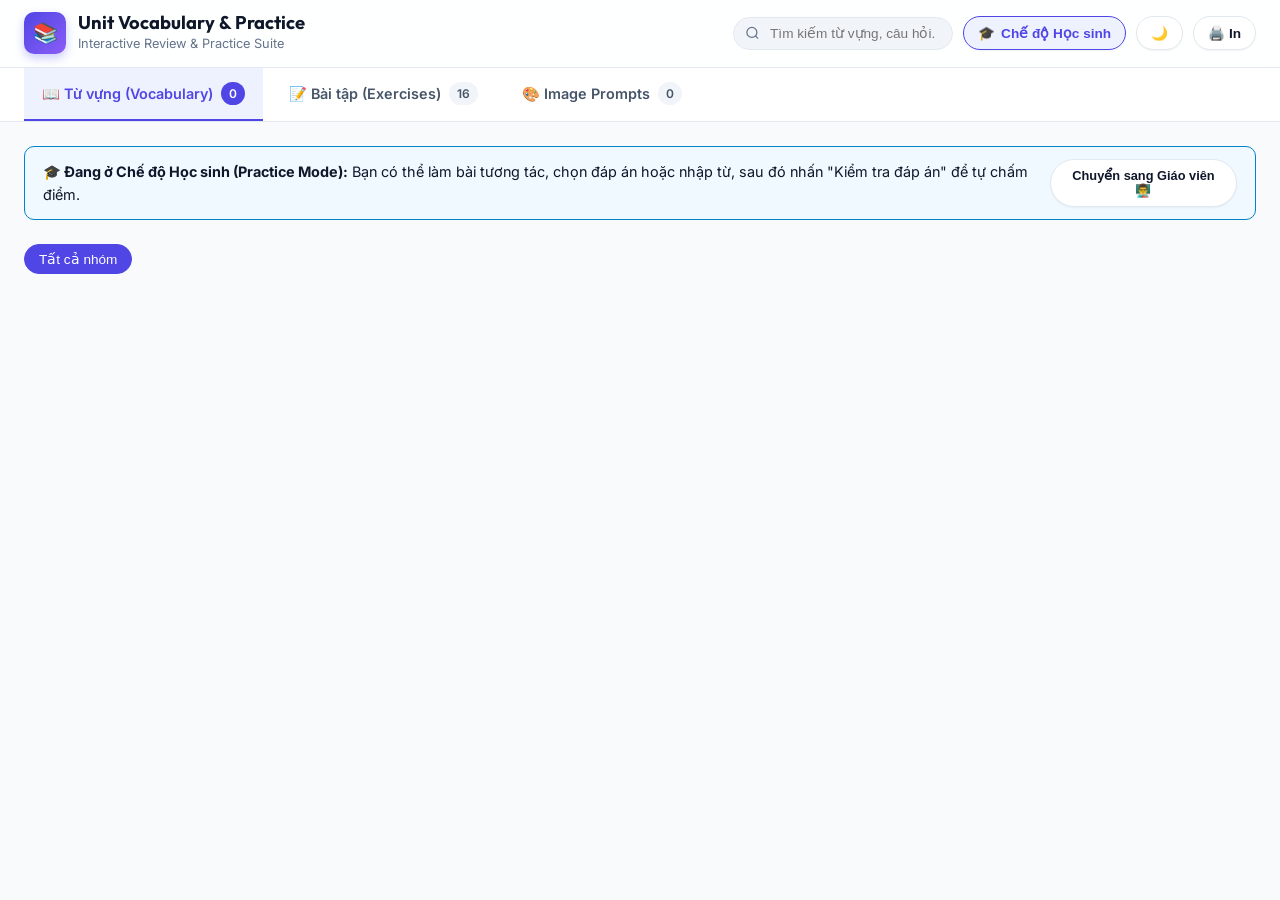
==== data/gs6/unit-7/vocab/preview.html @ 8a215a0c "feat: add vocab preview skill, generation scripts, and unit 7 preview assets" ====
﻿<!DOCTYPE html>
<html lang="vi">
<head>
  <meta charset="UTF-8">
  <meta name="viewport" content="width=device-width, initial-scale=1.0">
  <title>Unit Vocab & Exercises Preview</title>
  <link rel="preconnect" href="https://fonts.googleapis.com">
  <link rel="preconnect" href="https://fonts.gstatic.com" crossorigin>
  <link href="https://fonts.googleapis.com/css2?family=Inter:wght@300;400;500;600;700;800&family=Outfit:wght@400;500;600;700;800&display=swap" rel="stylesheet">
  <style>
    :root {
      --bg-primary: #f8fafc;
      --bg-surface: #ffffff;
      --bg-surface-elevated: #ffffff;
      --bg-subtle: #f1f5f9;
      --border: #e2e8f0;
      --border-focus: #6366f1;
      --text-main: #0f172a;
      --text-secondary: #475569;
      --text-muted: #64748b;
      --text-inverse: #ffffff;
      --primary: #4f46e5;
      --primary-hover: #4338ca;
      --primary-light: #eef2ff;
      --success: #10b981;
      --success-light: #ecfdf5;
      --danger: #ef4444;
      --danger-light: #fef2f2;
      --warning: #f59e0b;
      --warning-light: #fffbeb;
      --info: #0284c7;
      --info-light: #f0f9ff;
      --shadow-sm: 0 1px 2px 0 rgb(0 0 0 / 0.05);
      --shadow: 0 4px 6px -1px rgb(0 0 0 / 0.08), 0 2px 4px -2px rgb(0 0 0 / 0.05);
      --shadow-lg: 0 10px 15px -3px rgb(0 0 0 / 0.1), 0 4px 6px -4px rgb(0 0 0 / 0.1);
      --radius-sm: 6px;
      --radius-md: 10px;
      --radius-lg: 16px;
      --radius-full: 9999px;
      --font-main: 'Inter', -apple-system, BlinkMacSystemFont, "Segoe UI", Roboto, sans-serif;
      --font-heading: 'Outfit', 'Inter', sans-serif;
    }

    [data-theme="dark"] {
      --bg-primary: #0b0f19;
      --bg-surface: #131b2e;
      --bg-surface-elevated: #1a243b;
      --bg-subtle: #1e293b;
      --border: #2e3c59;
      --border-focus: #818cf8;
      --text-main: #f8fafc;
      --text-secondary: #cbd5e1;
      --text-muted: #8493a8;
      --text-inverse: #0b0f19;
      --primary: #6366f1;
      --primary-hover: #4f46e5;
      --primary-light: rgba(99, 102, 241, 0.15);
      --success: #10b981;
      --success-light: rgba(16, 185, 129, 0.15);
      --danger: #f87171;
      --danger-light: rgba(239, 68, 68, 0.15);
      --warning: #fbbf24;
      --warning-light: rgba(245, 158, 11, 0.15);
      --info: #38bdf8;
      --info-light: rgba(56, 189, 248, 0.15);
      --shadow-sm: 0 1px 2px 0 rgb(0 0 0 / 0.3);
      --shadow: 0 4px 6px -1px rgb(0 0 0 / 0.3);
      --shadow-lg: 0 10px 20px -3px rgb(0 0 0 / 0.4);
    }

    * {
      box-sizing: border-box;
      margin: 0;
      padding: 0;
      transition: background-color 0.2s ease, border-color 0.2s ease, color 0.2s ease;
    }

    body {
      font-family: var(--font-main);
      background-color: var(--bg-primary);
      color: var(--text-main);
      line-height: 1.6;
      -webkit-font-smoothing: antialiased;
      padding-bottom: 80px;
    }

    /* Top Sticky Header */
    header.app-header {
      position: sticky;
      top: 0;
      z-index: 100;
      background: rgba(255, 255, 255, 0.85);
      backdrop-filter: blur(12px);
      -webkit-backdrop-filter: blur(12px);
      border-bottom: 1px solid var(--border);
    }

    [data-theme="dark"] header.app-header {
      background: rgba(19, 27, 46, 0.85);
    }

    .header-inner {
      max-width: 1400px;
      margin: 0 auto;
      padding: 12px 24px;
      display: flex;
      align-items: center;
      justify-content: space-between;
      gap: 16px;
      flex-wrap: wrap;
    }

    .brand-section {
      display: flex;
      align-items: center;
      gap: 12px;
    }

    .brand-logo {
      width: 42px;
      height: 42px;
      border-radius: var(--radius-md);
      background: linear-gradient(135deg, var(--primary), #8b5cf6);
      display: flex;
      align-items: center;
      justify-content: center;
      color: white;
      font-size: 20px;
      box-shadow: 0 4px 10px rgba(99, 102, 241, 0.35);
    }

    .brand-text h1 {
      font-family: var(--font-heading);
      font-size: 1.15rem;
      font-weight: 700;
      line-height: 1.2;
      color: var(--text-main);
    }

    .brand-text p {
      font-size: 0.8rem;
      color: var(--text-muted);
    }

    .header-actions {
      display: flex;
      align-items: center;
      gap: 10px;
      flex-wrap: wrap;
    }

    .search-box {
      position: relative;
    }

    .search-box input {
      background: var(--bg-subtle);
      border: 1px solid var(--border);
      border-radius: var(--radius-full);
      padding: 8px 16px 8px 36px;
      font-size: 0.85rem;
      color: var(--text-main);
      width: 220px;
      outline: none;
      transition: width 0.3s ease, border-color 0.2s;
    }

    .search-box input:focus {
      width: 280px;
      border-color: var(--primary);
      background: var(--bg-surface);
    }

    .search-box svg {
      position: absolute;
      left: 12px;
      top: 50%;
      transform: translateY(-50%);
      width: 15px;
      height: 15px;
      stroke: var(--text-muted);
    }

    .btn-action {
      display: inline-flex;
      align-items: center;
      gap: 6px;
      padding: 8px 14px;
      border-radius: var(--radius-full);
      border: 1px solid var(--border);
      background: var(--bg-surface);
      color: var(--text-main);
      font-size: 0.85rem;
      font-weight: 600;
      cursor: pointer;
      box-shadow: var(--shadow-sm);
    }

    .btn-action:hover {
      background: var(--bg-subtle);
      border-color: var(--text-muted);
    }

    .btn-mode-toggle {
      background: var(--primary-light);
      color: var(--primary);
      border-color: var(--primary);
    }

    .btn-mode-toggle.teacher-active {
      background: var(--warning-light);
      color: #b45309;
      border-color: var(--warning);
    }

    [data-theme="dark"] .btn-mode-toggle.teacher-active {
      color: #fde68a;
    }

    /* Navigation Bar (Tabs) */
    .nav-bar {
      background: var(--bg-surface);
      border-bottom: 1px solid var(--border);
    }

    .nav-inner {
      max-width: 1400px;
      margin: 0 auto;
      padding: 0 24px;
      display: flex;
      gap: 8px;
      overflow-x: auto;
      scrollbar-width: thin;
    }

    .nav-tab {
      display: inline-flex;
      align-items: center;
      gap: 8px;
      padding: 14px 18px;
      color: var(--text-secondary);
      font-weight: 600;
      font-size: 0.9rem;
      border-bottom: 2px solid transparent;
      cursor: pointer;
      white-space: nowrap;
      text-decoration: none;
    }

    .nav-tab:hover {
      color: var(--primary);
    }

    .nav-tab.active {
      color: var(--primary);
      border-bottom-color: var(--primary);
      background: var(--primary-light);
    }

    .nav-tab .badge {
      background: var(--bg-subtle);
      color: var(--text-secondary);
      padding: 2px 8px;
      border-radius: var(--radius-full);
      font-size: 0.75rem;
    }

    .nav-tab.active .badge {
      background: var(--primary);
      color: white;
    }

    /* Main Container */
    main.app-container {
      max-width: 1400px;
      margin: 24px auto;
      padding: 0 24px;
    }

    /* Mode Banner Alert */
    .mode-banner {
      background: var(--info-light);
      border: 1px solid var(--info);
      border-radius: var(--radius-md);
      padding: 12px 18px;
      margin-bottom: 24px;
      display: flex;
      align-items: center;
      justify-content: space-between;
      gap: 12px;
      font-size: 0.9rem;
    }

    .mode-banner.teacher-mode {
      background: var(--warning-light);
      border-color: var(--warning);
      color: var(--text-main);
    }

    /* Vocabulary Styles */
    .vocab-controls {
      display: flex;
      gap: 8px;
      margin-bottom: 20px;
      flex-wrap: wrap;
      align-items: center;
    }

    .filter-chip {
      padding: 6px 14px;
      border-radius: var(--radius-full);
      background: var(--bg-surface);
      border: 1px solid var(--border);
      font-size: 0.85rem;
      color: var(--text-secondary);
      cursor: pointer;
      font-weight: 500;
    }

    .filter-chip:hover {
      border-color: var(--primary);
      color: var(--primary);
    }

    .filter-chip.active {
      background: var(--primary);
      color: white;
      border-color: var(--primary);
    }

    .vocab-grid {
      display: grid;
      grid-template-columns: repeat(auto-fill, minmax(340px, 1fr));
      gap: 20px;
    }

    .vocab-card {
      background: var(--bg-surface);
      border: 1px solid var(--border);
      border-radius: var(--radius-lg);
      padding: 20px;
      box-shadow: var(--shadow);
      display: flex;
      flex-direction: column;
      gap: 14px;
      position: relative;
      overflow: hidden;
    }

    .vocab-card:hover {
      box-shadow: var(--shadow-lg);
      border-color: var(--border-focus);
      transform: translateY(-2px);
    }

    .vocab-card-header {
      display: flex;
      justify-content: space-between;
      align-items: flex-start;
      gap: 10px;
    }

    .vocab-word-title {
      font-family: var(--font-heading);
      font-size: 1.4rem;
      font-weight: 700;
      color: var(--text-main);
    }

    .vocab-badge {
      display: inline-block;
      padding: 2px 8px;
      border-radius: var(--radius-sm);
      font-size: 0.75rem;
      font-weight: 700;
      text-transform: uppercase;
      background: var(--primary-light);
      color: var(--primary);
    }

    .vocab-ipa {
      display: flex;
      flex-wrap: wrap;
      gap: 12px;
      font-size: 0.85rem;
      color: var(--text-secondary);
      font-family: monospace;
    }

    .vocab-ipa span {
      display: inline-flex;
      align-items: center;
      gap: 4px;
    }

    .vocab-meaning {
      font-size: 1rem;
      font-weight: 600;
      color: #0284c7;
      background: var(--info-light);
      padding: 8px 12px;
      border-radius: var(--radius-md);
      border-left: 3px solid #0284c7;
    }

    [data-theme="dark"] .vocab-meaning {
      color: #38bdf8;
    }

    .vocab-examples {
      font-size: 0.9rem;
      color: var(--text-secondary);
      background: var(--bg-subtle);
      padding: 10px 14px;
      border-radius: var(--radius-md);
      display: flex;
      flex-direction: column;
      gap: 6px;
    }

    .vocab-examples .en {
      color: var(--text-main);
      font-weight: 500;
    }

    .vocab-examples .en mark {
      background: #fef08a;
      color: #713f12;
      padding: 0 4px;
      border-radius: 3px;
    }

    [data-theme="dark"] .vocab-examples .en mark {
      background: #854d0e;
      color: #fef08a;
    }

    .vocab-examples .vi {
      font-size: 0.85rem;
      color: var(--text-muted);
      font-style: italic;
    }

    .vocab-media {
      display: flex;
      align-items: center;
      justify-content: space-between;
      gap: 12px;
      padding-top: 6px;
      border-top: 1px solid var(--border);
    }

    .audio-btns {
      display: flex;
      gap: 8px;
    }

    .btn-audio {
      display: inline-flex;
      align-items: center;
      gap: 6px;
      padding: 6px 12px;
      background: var(--bg-subtle);
      border: 1px solid var(--border);
      border-radius: var(--radius-full);
      font-size: 0.8rem;
      font-weight: 600;
      color: var(--text-secondary);
      cursor: pointer;
    }

    .btn-audio:hover {
      background: var(--primary-light);
      color: var(--primary);
      border-color: var(--primary);
    }

    .btn-audio.playing {
      background: var(--primary);
      color: white;
      border-color: var(--primary);
    }

    .vocab-thumb-wrap {
      width: 70px;
      height: 70px;
      border-radius: var(--radius-md);
      overflow: hidden;
      border: 1px solid var(--border);
      flex-shrink: 0;
      background: var(--bg-subtle);
      cursor: pointer;
    }

    .vocab-thumb-wrap img {
      width: 100%;
      height: 100%;
      object-fit: cover;
      transition: transform 0.3s ease;
    }

    .vocab-thumb-wrap:hover img {
      transform: scale(1.08);
    }

    /* Exercises Layout */
    .exercises-wrapper {
      display: grid;
      grid-template-columns: 280px 1fr;
      gap: 24px;
      align-items: start;
    }

    @media (max-width: 960px) {
      .exercises-wrapper {
        grid-template-columns: 1fr;
      }
    }

    .ex-sidebar {
      background: var(--bg-surface);
      border: 1px solid var(--border);
      border-radius: var(--radius-lg);
      padding: 16px;
      position: sticky;
      top: 90px;
      max-height: calc(100vh - 120px);
      overflow-y: auto;
    }

    .ex-sidebar-title {
      font-size: 0.85rem;
      font-weight: 700;
      text-transform: uppercase;
      color: var(--text-muted);
      margin-bottom: 12px;
      letter-spacing: 0.5px;
    }

    .ex-list {
      display: flex;
      flex-direction: column;
      gap: 4px;
    }

    .ex-nav-item {
      display: flex;
      align-items: center;
      justify-content: space-between;
      padding: 9px 12px;
      border-radius: var(--radius-md);
      font-size: 0.85rem;
      font-weight: 600;
      color: var(--text-secondary);
      cursor: pointer;
      text-decoration: none;
      border: 1px solid transparent;
    }

    .ex-nav-item:hover {
      background: var(--bg-subtle);
      color: var(--text-main);
    }

    .ex-nav-item.active {
      background: var(--primary-light);
      color: var(--primary);
      border-color: var(--primary);
    }

    .ex-nav-item .ex-num {
      width: 22px;
      height: 22px;
      border-radius: var(--radius-sm);
      background: var(--bg-subtle);
      display: inline-flex;
      align-items: center;
      justify-content: center;
      font-size: 0.75rem;
      font-weight: 700;
      margin-right: 8px;
    }

    .ex-nav-item.active .ex-num {
      background: var(--primary);
      color: white;
    }

    .ex-nav-item .ex-score {
      font-size: 0.75rem;
      color: var(--text-muted);
    }

    /* Exercise Content Area */
    .ex-content-card {
      background: var(--bg-surface);
      border: 1px solid var(--border);
      border-radius: var(--radius-lg);
      padding: 28px;
      box-shadow: var(--shadow);
    }

    .ex-header {
      display: flex;
      justify-content: space-between;
      align-items: flex-start;
      gap: 16px;
      margin-bottom: 24px;
      padding-bottom: 20px;
      border-bottom: 1px solid var(--border);
      flex-wrap: wrap;
    }

    .ex-title-wrap h2 {
      font-family: var(--font-heading);
      font-size: 1.4rem;
      font-weight: 700;
      color: var(--text-main);
      margin-bottom: 6px;
    }

    .ex-title-wrap p {
      font-size: 0.95rem;
      color: var(--text-secondary);
    }

    .ex-toolbar {
      display: flex;
      align-items: center;
      gap: 10px;
      flex-wrap: wrap;
    }

    .btn-check {
      background: var(--primary);
      color: white;
      border: none;
      padding: 9px 18px;
      border-radius: var(--radius-full);
      font-weight: 600;
      font-size: 0.85rem;
      cursor: pointer;
      box-shadow: 0 2px 6px rgba(99, 102, 241, 0.3);
    }

    .btn-check:hover {
      background: var(--primary-hover);
    }

    .btn-reset {
      background: var(--bg-subtle);
      color: var(--text-secondary);
      border: 1px solid var(--border);
      padding: 9px 16px;
      border-radius: var(--radius-full);
      font-weight: 600;
      font-size: 0.85rem;
      cursor: pointer;
    }

    .btn-reset:hover {
      background: var(--border);
      color: var(--text-main);
    }

    .score-badge {
      display: inline-flex;
      align-items: center;
      gap: 6px;
      padding: 6px 12px;
      border-radius: var(--radius-full);
      background: var(--bg-subtle);
      font-weight: 700;
      font-size: 0.85rem;
      color: var(--text-main);
    }

    .score-badge.good {
      background: var(--success-light);
      color: var(--success);
    }

    /* Question Cards */
    .question-list {
      display: flex;
      flex-direction: column;
      gap: 20px;
    }

    .question-card {
      background: var(--bg-subtle);
      border: 1px solid var(--border);
      border-radius: var(--radius-md);
      padding: 18px 20px;
      position: relative;
    }

    .question-card.correct {
      border-color: var(--success);
      background: var(--success-light);
    }

    .question-card.incorrect {
      border-color: var(--danger);
      background: var(--danger-light);
    }

    .q-number {
      font-weight: 700;
      color: var(--primary);
      margin-right: 6px;
    }

    .q-text {
      font-size: 1rem;
      color: var(--text-main);
      font-weight: 500;
      margin-bottom: 12px;
    }

    .target-highlight {
      font-weight: 700;
      color: #d97706;
      text-decoration: underline;
      padding: 0 4px;
      background: #fef3c7;
      border-radius: 3px;
    }

    [data-theme="dark"] .target-highlight {
      background: #78350f;
      color: #fde68a;
    }

    /* MCQ Options */
    .mcq-options {
      display: grid;
      grid-template-columns: repeat(auto-fit, minmax(240px, 1fr));
      gap: 10px;
      margin-top: 10px;
    }

    .mcq-option {
      background: var(--bg-surface);
      border: 1px solid var(--border);
      border-radius: var(--radius-md);
      padding: 10px 14px;
      font-size: 0.9rem;
      cursor: pointer;
      display: flex;
      align-items: center;
      gap: 10px;
      text-align: left;
      color: var(--text-main);
      font-weight: 500;
    }

    .mcq-option:hover {
      border-color: var(--primary);
      background: var(--primary-light);
    }

    .mcq-option.selected {
      border-color: var(--primary);
      background: var(--primary-light);
      font-weight: 600;
    }

    .mcq-option.is-correct {
      border-color: var(--success) !important;
      background: #dcfce7 !important;
      color: #166534 !important;
      font-weight: 700;
    }

    [data-theme="dark"] .mcq-option.is-correct {
      background: #064e3b !important;
      color: #a7f3d0 !important;
    }

    .mcq-option.is-wrong {
      border-color: var(--danger) !important;
      background: #fee2e2 !important;
      color: #991b1b !important;
    }

    [data-theme="dark"] .mcq-option.is-wrong {
      background: #7f1d1d !important;
      color: #fecaca !important;
    }

    .opt-key {
      width: 24px;
      height: 24px;
      border-radius: var(--radius-full);
      background: var(--bg-subtle);
      border: 1px solid var(--border);
      display: inline-flex;
      align-items: center;
      justify-content: center;
      font-size: 0.75rem;
      font-weight: 700;
      flex-shrink: 0;
    }

    .mcq-option.selected .opt-key {
      background: var(--primary);
      color: white;
      border-color: var(--primary);
    }

    /* Word Box for Fill in blanks */
    .word-box-container {
      background: var(--bg-surface);
      border: 1px dashed var(--primary);
      border-radius: var(--radius-md);
      padding: 14px 18px;
      margin-bottom: 20px;
    }

    .word-box-title {
      font-size: 0.8rem;
      font-weight: 700;
      color: var(--primary);
      text-transform: uppercase;
      margin-bottom: 8px;
    }

    .word-box-chips {
      display: flex;
      flex-wrap: wrap;
      gap: 8px;
    }

    .wb-chip {
      background: var(--bg-subtle);
      border: 1px solid var(--border);
      padding: 5px 12px;
      border-radius: var(--radius-full);
      font-size: 0.85rem;
      font-weight: 600;
      cursor: pointer;
      color: var(--text-main);
    }

    .wb-chip:hover {
      background: var(--primary-light);
      border-color: var(--primary);
      color: var(--primary);
    }

    .wb-chip.used {
      opacity: 0.45;
      text-decoration: line-through;
      background: var(--bg-subtle);
    }

    /* Inputs */
    .text-input-field {
      background: var(--bg-surface);
      border: 1px solid var(--border);
      border-radius: var(--radius-sm);
      padding: 8px 12px;
      font-size: 0.95rem;
      color: var(--text-main);
      outline: none;
      width: 100%;
      max-width: 400px;
    }

    .text-input-field:focus {
      border-color: var(--primary);
      box-shadow: 0 0 0 3px var(--primary-light);
    }

    .answer-key-reveal {
      margin-top: 8px;
      font-size: 0.85rem;
      color: var(--success);
      font-weight: 600;
      display: flex;
      align-items: center;
      gap: 6px;
    }

    /* Conversation dialogue */
    .dialogue-box {
      background: var(--bg-surface);
      border: 1px solid var(--border);
      border-radius: var(--radius-md);
      padding: 12px 16px;
      margin-bottom: 12px;
      display: flex;
      flex-direction: column;
      gap: 6px;
    }

    .dialogue-line {
      font-size: 0.95rem;
    }

    .dialogue-speaker {
      font-weight: 700;
      color: var(--primary);
      margin-right: 6px;
    }

    /* Dictionary Card */
    .dict-card {
      background: var(--bg-surface);
      border: 1px solid var(--border);
      border-radius: var(--radius-lg);
      padding: 20px;
      margin-bottom: 20px;
    }

    .dict-word-head {
      display: flex;
      align-items: center;
      gap: 12px;
      margin-bottom: 10px;
      flex-wrap: wrap;
    }

    .dict-word {
      font-family: var(--font-heading);
      font-size: 1.5rem;
      font-weight: 800;
      color: var(--primary);
    }

    .dict-def {
      font-size: 0.95rem;
      color: var(--text-secondary);
      background: var(--bg-subtle);
      padding: 10px 14px;
      border-radius: var(--radius-md);
      margin-bottom: 14px;
    }

    .dict-bullets {
      list-style: none;
      margin-bottom: 16px;
      display: flex;
      flex-direction: column;
      gap: 6px;
    }

    .dict-bullets li {
      position: relative;
      padding-left: 20px;
      font-size: 0.9rem;
      color: var(--text-secondary);
    }

    .dict-bullets li::before {
      content: "•";
      position: absolute;
      left: 6px;
      color: var(--primary);
      font-weight: bold;
    }

    /* Signs and notices */
    .sign-visual-wrap {
      display: flex;
      gap: 16px;
      align-items: center;
      margin-bottom: 14px;
      flex-wrap: wrap;
    }

    .sign-card-box {
      width: 140px;
      height: 140px;
      border-radius: var(--radius-md);
      border: 2px solid var(--border);
      background: var(--bg-surface);
      display: flex;
      flex-direction: column;
      align-items: center;
      justify-content: center;
      padding: 10px;
      text-align: center;
      box-shadow: var(--shadow-sm);
    }

    .sign-card-box img {
      max-width: 100%;
      max-height: 100%;
      object-fit: contain;
    }

    .sign-desc-box {
      flex: 1;
      font-size: 0.85rem;
      color: var(--text-secondary);
      background: var(--bg-subtle);
      padding: 12px 16px;
      border-radius: var(--radius-md);
      border-left: 3px solid var(--warning);
    }

    /* Word Families Table */
    .wf-table {
      width: 100%;
      border-collapse: collapse;
      margin-top: 14px;
      background: var(--bg-surface);
      border-radius: var(--radius-md);
      overflow: hidden;
    }

    .wf-table th, .wf-table td {
      border: 1px solid var(--border);
      padding: 10px 14px;
      text-align: left;
      font-size: 0.9rem;
    }

    .wf-table th {
      background: var(--bg-subtle);
      font-weight: 700;
      color: var(--text-secondary);
    }

    /* Paragraph fill inline blanks */
    .paragraph-read-box {
      background: var(--bg-surface);
      border: 1px solid var(--border);
      border-radius: var(--radius-md);
      padding: 20px 24px;
      line-height: 2.2;
      font-size: 1.05rem;
      color: var(--text-main);
      margin-bottom: 20px;
    }

    .inline-blank-input {
      display: inline-block;
      vertical-align: middle;
      width: 140px;
      padding: 4px 8px;
      font-size: 0.95rem;
      border: 1px solid var(--border);
      border-radius: var(--radius-sm);
      background: var(--bg-subtle);
      color: var(--text-main);
      text-align: center;
      font-weight: 600;
    }

    .inline-blank-input:focus {
      border-color: var(--primary);
      background: var(--bg-surface);
    }

    .inline-blank-input.correct {
      border-color: var(--success);
      background: #dcfce7;
      color: #166534;
    }

    .inline-blank-input.incorrect {
      border-color: var(--danger);
      background: #fee2e2;
      color: #991b1b;
    }

    /* Image Prompts Tab */
    .prompts-grid {
      display: grid;
      grid-template-columns: repeat(auto-fill, minmax(360px, 1fr));
      gap: 20px;
    }

    .prompt-card {
      background: var(--bg-surface);
      border: 1px solid var(--border);
      border-radius: var(--radius-lg);
      padding: 20px;
      box-shadow: var(--shadow);
    }

    .prompt-word {
      font-family: var(--font-heading);
      font-size: 1.25rem;
      font-weight: 700;
      color: var(--primary);
      margin-bottom: 8px;
    }

    .prompt-body {
      font-size: 0.88rem;
      color: var(--text-secondary);
      line-height: 1.5;
      background: var(--bg-subtle);
      padding: 12px;
      border-radius: var(--radius-md);
      font-family: monospace;
      margin-bottom: 12px;
    }

    /* Lightbox Modal */
    .lightbox-modal {
      position: fixed;
      top: 0;
      left: 0;
      width: 100vw;
      height: 100vh;
      background: rgba(0, 0, 0, 0.8);
      backdrop-filter: blur(8px);
      display: none;
      align-items: center;
      justify-content: center;
      z-index: 1000;
      padding: 20px;
    }

    .lightbox-modal.open {
      display: flex;
    }

    .lightbox-content {
      background: var(--bg-surface);
      border-radius: var(--radius-lg);
      max-width: 800px;
      max-height: 90vh;
      overflow: hidden;
      display: flex;
      flex-direction: column;
      box-shadow: var(--shadow-lg);
      position: relative;
    }

    .lightbox-content img {
      max-width: 100%;
      max-height: 70vh;
      object-fit: contain;
    }

    .lightbox-caption {
      padding: 16px 20px;
      font-size: 0.95rem;
      color: var(--text-main);
      font-weight: 600;
    }

    .lightbox-close {
      position: absolute;
      top: 12px;
      right: 12px;
      background: rgba(0, 0, 0, 0.6);
      color: white;
      border: none;
      width: 32px;
      height: 32px;
      border-radius: var(--radius-full);
      font-size: 16px;
      cursor: pointer;
      display: flex;
      align-items: center;
      justify-content: center;
    }

    /* Print Stylesheet */
    @media print {
      header.app-header, .nav-bar, .ex-sidebar, .ex-toolbar, .mode-banner, .btn-action, .search-box, .filter-chip {
        display: none !important;
      }
      body {
        background: white !important;
        color: black !important;
        padding: 0 !important;
      }
      .exercises-wrapper {
        display: block !important;
      }
      .ex-content-card {
        border: none !important;
        box-shadow: none !important;
        padding: 0 !important;
      }
      .question-card {
        page-break-inside: avoid;
        border: 1px solid #ccc !important;
        background: transparent !important;
        margin-bottom: 16px;
      }
    }
  </style>
</head>
<body>
  <!-- Lightbox Modal -->
  <div id="lightbox" class="lightbox-modal" onclick="closeLightbox(event)">
    <div class="lightbox-content" onclick="event.stopPropagation()">
      <button class="lightbox-close" onclick="closeLightbox()">&times;</button>
      <img id="lightbox-img" src="" alt="">
      <div id="lightbox-caption" class="lightbox-caption"></div>
    </div>
  </div>

  <!-- Header -->
  <header class="app-header">
    <div class="header-inner">
      <div class="brand-section">
        <div class="brand-logo">📚</div>
        <div class="brand-text">
          <h1 id="header-unit-title">Unit Vocabulary & Practice</h1>
          <p id="header-unit-sub">Interactive Review & Practice Suite</p>
        </div>
      </div>
      <div class="header-actions">
        <div class="search-box">
          <svg viewBox="0 0 24 24" fill="none" stroke="currentColor" stroke-width="2"><circle cx="11" cy="11" r="8"></circle><line x1="21" y1="21" x2="16.65" y2="16.65"></line></svg>
          <input type="text" id="global-search" placeholder="Tìm kiếm từ vựng, câu hỏi..." oninput="onSearchInput(this.value)">
        </div>
        <button id="mode-toggle-btn" class="btn-action btn-mode-toggle" onclick="toggleMode()">
          <span id="mode-icon">🎓</span>
          <span id="mode-label">Chế độ Học sinh</span>
        </button>
        <button class="btn-action" onclick="toggleTheme()">
          <span id="theme-icon">🌙</span>
        </button>
        <button class="btn-action" onclick="window.print()" title="In / Xuất PDF">
          <span>🖨️ In</span>
        </button>
      </div>
    </div>
  </header>

  <!-- Nav Tabs -->
  <nav class="nav-bar">
    <div class="nav-inner">
      <a class="nav-tab active" id="tab-btn-vocab" onclick="switchMainTab('vocab')">
        <span>📖 Từ vựng (Vocabulary)</span>
        <span class="badge" id="vocab-total-count">0</span>
      </a>
      <a class="nav-tab" id="tab-btn-exercises" onclick="switchMainTab('exercises')">
        <span>📝 Bài tập (Exercises)</span>
        <span class="badge" id="exercises-total-count">16</span>
      </a>
      <a class="nav-tab" id="tab-btn-prompts" onclick="switchMainTab('prompts')">
        <span>🎨 Image Prompts</span>
        <span class="badge" id="prompts-total-count">0</span>
      </a>
    </div>
  </nav>

  <!-- Main Container -->
  <main class="app-container">
    <!-- Mode Alert Banner -->
    <div id="mode-banner" class="mode-banner">
      <div>
        <strong>🎓 Đang ở Chế độ Học sinh (Practice Mode):</strong> Bạn có thể làm bài tương tác, chọn đáp án hoặc nhập từ, sau đó nhấn "Kiểm tra đáp án" để tự chấm điểm.
      </div>
      <button class="btn-action" onclick="toggleMode()" style="background: white; color: var(--text-main); font-size: 0.8rem;">
        Chuyển sang Giáo viên 👨‍🏫
      </button>
    </div>

    <!-- Section: Vocabulary -->
    <section id="section-vocab">
      <div class="vocab-controls" id="vocab-group-filters">
        <button class="filter-chip active" onclick="filterVocabGroup('all')">Tất cả nhóm</button>
      </div>
      <div class="vocab-grid" id="vocab-grid"></div>
    </section>

    <!-- Section: Exercises -->
    <section id="section-exercises" style="display: none;">
      <div class="exercises-wrapper">
        <!-- Sidebar with 16 exercises list -->
        <aside class="ex-sidebar">
          <div class="ex-sidebar-title">Danh sách bài tập</div>
          <div class="ex-list" id="exercise-nav-list"></div>
        </aside>

        <!-- Active Exercise Card -->
        <div class="ex-content-card">
          <div class="ex-header">
            <div class="ex-title-wrap">
              <h2 id="current-ex-title">Loading...</h2>
              <p id="current-ex-desc">Instruction</p>
            </div>
            <div class="ex-toolbar">
              <div class="score-badge" id="current-ex-score" style="display: none;">0/0 đúng</div>
              <button class="btn-check" onclick="checkCurrentExercise()">Kiểm tra đáp án</button>
              <button class="btn-reset" onclick="resetCurrentExercise()">Làm lại</button>
            </div>
          </div>

          <div id="current-ex-body"></div>
        </div>
      </div>
    </section>

    <!-- Section: Image Prompts -->
    <section id="section-prompts" style="display: none;">
      <div class="prompts-grid" id="prompts-grid"></div>
    </section>
  </main>

  <script>
    /* =========================================================
       DATA INJECTION PLACEHOLDERS
       These will be populated by generate_preview script
       ========================================================= */
    const VOCAB_DATA = [
  {
    "id": "1",
    "group": "TV Programmes and Media",
    "words": [
      {
        "id": "1",
        "english_word": "programme",
        "pronunciation_british": "/ˈprəʊɡræm/",
        "pronunciation_american": "/ˈproʊɡræm/",
        "vietnamese_meaning": "(n): chương trình (truyền hình/phát thanh)",
        "example_sentence_en": "My family usually watches an interesting programme together after dinner.",
        "example_sentence_vi": "Gia đình tôi thường cùng nhau xem một chương trình thú vị sau bữa tối.",
        "audio_word": "/lessons/media/gs6/unit-7/audio/programme.mp3",
        "audio_sentence": "/lessons/media/gs6/unit-7/audio/programme-sentence.mp3",
        "image": "/lessons/media/gs6/unit-7/images/programme.webp",
        "alt": "A family watching a television programme together"
      },
      {
        "id": "2",
        "english_word": "animated film",
        "pronunciation_british": "/ˈænɪmeɪtɪd fɪlm/",
        "pronunciation_american": "/ˈænəmeɪtɪd fɪlm/",
        "vietnamese_meaning": "(n): phim hoạt hình",
        "example_sentence_en": "Children love this animated film because the animal characters are very lovely.",
        "example_sentence_vi": "Trẻ em rất thích bộ phim hoạt hình này vì các nhân vật động vật rất đáng yêu.",
        "audio_word": "/lessons/media/gs6/unit-7/audio/animated-film.mp3",
        "audio_sentence": "/lessons/media/gs6/unit-7/audio/animated-film-sentence.mp3",
        "image": "/lessons/media/gs6/unit-7/images/animated-film.webp",
        "alt": "Colorful characters in an animated film"
      },
      {
        "id": "3",
        "english_word": "cartoon",
        "pronunciation_british": "/kɑːˈtuːn/",
        "pronunciation_american": "/kɑːrˈtuːn/",
        "vietnamese_meaning": "(n): phim hoạt hình",
        "example_sentence_en": "My younger brother laughs a lot when he watches funny cartoons on Sunday morning.",
        "example_sentence_vi": "Em trai tôi cười rất nhiều khi xem những bộ phim hoạt hình vui nhộn vào sáng Chủ nhật.",
        "audio_word": "/lessons/media/gs6/unit-7/audio/cartoon.mp3",
        "audio_sentence": "/lessons/media/gs6/unit-7/audio/cartoon-sentence.mp3",
        "image": "/lessons/media/gs6/unit-7/images/cartoon.webp",
        "alt": "A funny cartoon with playful characters on screen"
      },
      {
        "id": "4",
        "english_word": "comedy",
        "pronunciation_british": "/ˈkɒmədi/",
        "pronunciation_american": "/ˈkɑːmədi/",
        "vietnamese_meaning": "(n): phim hài, kịch hài",
        "example_sentence_en": "We enjoy watching a good comedy on the weekend to relax after school.",
        "example_sentence_vi": "Chúng tôi thích xem một bộ phim hài hay vào cuối tuần để thư giãn sau giờ học.",
        "audio_word": "/lessons/media/gs6/unit-7/audio/comedy.mp3",
        "audio_sentence": "/lessons/media/gs6/unit-7/audio/comedy-sentence.mp3",
        "image": "/lessons/media/gs6/unit-7/images/comedy.webp",
        "alt": "People laughing while watching a comedy show"
      },
      {
        "id": "5",
        "english_word": "talent show",
        "pronunciation_british": "/ˈtælənt ʃəʊ/",
        "pronunciation_american": "/ˈtælənt ʃoʊ/",
        "vietnamese_meaning": "(n): cuộc thi tài năng, chương trình tìm kiếm tài năng",
        "example_sentence_en": "Many young singers become famous after taking part in this music talent show.",
        "example_sentence_vi": "Nhiều ca sĩ trẻ trở nên nổi tiếng sau khi tham gia cuộc thi tài năng âm nhạc này.",
        "audio_word": "/lessons/media/gs6/unit-7/audio/talent-show.mp3",
        "audio_sentence": "/lessons/media/gs6/unit-7/audio/talent-show-sentence.mp3",
        "image": "/lessons/media/gs6/unit-7/images/talent-show.webp",
        "alt": "A young singer performing on a talent show stage"
      },
      {
        "id": "6",
        "english_word": "game show",
        "pronunciation_british": "/ˈɡeɪm ʃəʊ/",
        "pronunciation_american": "/ˈɡeɪm ʃoʊ/",
        "vietnamese_meaning": "(n): trò chơi truyền hình, chương trình trò chơi",
        "example_sentence_en": "The contestants answered all the quiz questions correctly and won the game show.",
        "example_sentence_vi": "Các thí sinh đã trả lời đúng tất cả các câu hỏi đố và chiến thắng trò chơi truyền hình.",
        "audio_word": "/lessons/media/gs6/unit-7/audio/game-show.mp3",
        "audio_sentence": "/lessons/media/gs6/unit-7/audio/game-show-sentence.mp3",
        "image": "/lessons/media/gs6/unit-7/images/game-show.webp",
        "alt": "Contestants participating in an exciting television game show"
      },
      {
        "id": "7",
        "english_word": "educational programme",
        "pronunciation_british": "/ˌedʒuˈkeɪʃənl ˈprəʊɡræm/",
        "pronunciation_american": "/ˌedʒuˈkeɪʃənl ˈproʊɡræm/",
        "vietnamese_meaning": "(n): chương trình giáo dục",
        "example_sentence_en": "This educational programme teaches primary students basic science and English words.",
        "example_sentence_vi": "Chương trình giáo dục này dạy học sinh tiểu học khoa học cơ bản và từ vựng tiếng Anh.",
        "audio_word": "/lessons/media/gs6/unit-7/audio/educational-programme.mp3",
        "audio_sentence": "/lessons/media/gs6/unit-7/audio/educational-programme-sentence.mp3",
        "image": "/lessons/media/gs6/unit-7/images/educational-programme.webp",
        "alt": "Children learning science from an educational television programme"
      },
      {
        "id": "8",
        "english_word": "wildlife programme",
        "pronunciation_british": "/ˈwaɪldlaɪf ˈprəʊɡræm/",
        "pronunciation_american": "/ˈwaɪldlaɪf ˈproʊɡræm/",
        "vietnamese_meaning": "(n): chương trình thế giới hoang dã",
        "example_sentence_en": "I learned many amazing facts about lions and elephants from that wildlife programme.",
        "example_sentence_vi": "Tôi đã học được nhiều điều kỳ thú về sư tử và voi từ chương trình thế giới hoang dã đó.",
        "audio_word": "/lessons/media/gs6/unit-7/audio/wildlife-programme.mp3",
        "audio_sentence": "/lessons/media/gs6/unit-7/audio/wildlife-programme-sentence.mp3",
        "image": "/lessons/media/gs6/unit-7/images/wildlife-programme.webp",
        "alt": "Wild animals in nature featured on a wildlife television programme"
      },
      {
        "id": "9",
        "english_word": "sports programme",
        "pronunciation_british": "/ˈspɔːts ˈprəʊɡræm/",
        "pronunciation_american": "/ˈspɔːrts ˈproʊɡræm/",
        "vietnamese_meaning": "(n): chương trình thể thao",
        "example_sentence_en": "My father turns on the sports programme every evening to see football highlights.",
        "example_sentence_vi": "Bố tôi bật chương trình thể thao mỗi tối để xem các pha bóng đá nổi bật.",
        "audio_word": "/lessons/media/gs6/unit-7/audio/sports-programme.mp3",
        "audio_sentence": "/lessons/media/gs6/unit-7/audio/sports-programme-sentence.mp3",
        "image": "/lessons/media/gs6/unit-7/images/sports-programme.webp",
        "alt": "Athletes competing shown during a sports programme"
      },
      {
        "id": "10",
        "english_word": "science programme",
        "pronunciation_british": "/ˈsaɪəns ˈprəʊɡræm/",
        "pronunciation_american": "/ˈsaɪəns ˈproʊɡræm/",
        "vietnamese_meaning": "(n): chương trình khoa học",
        "example_sentence_en": "We watched a science programme explaining how planets travel around the sun.",
        "example_sentence_vi": "Chúng tôi đã xem một chương trình khoa học giải thích cách các hành tinh quay quanh mặt trời.",
        "audio_word": "/lessons/media/gs6/unit-7/audio/science-programme.mp3",
        "audio_sentence": "/lessons/media/gs6/unit-7/audio/science-programme-sentence.mp3",
        "image": "/lessons/media/gs6/unit-7/images/science-programme.webp",
        "alt": "A scientist demonstrating an experiment on a science television programme"
      },
      {
        "id": "11",
        "english_word": "TV series",
        "pronunciation_british": "/ˌtiː ˈviː ˈsɪəriːz/",
        "pronunciation_american": "/ˌtiː ˈviː ˈsɪriːz/",
        "vietnamese_meaning": "(n): phim truyền hình nhiều tập",
        "example_sentence_en": "That new TV series has twenty exciting episodes about school life.",
        "example_sentence_vi": "Bộ phim truyền hình nhiều tập mới đó có hai mươi tập hào hứng về đời sống học đường.",
        "audio_word": "/lessons/media/gs6/unit-7/audio/tv-series.mp3",
        "audio_sentence": "/lessons/media/gs6/unit-7/audio/tv-series-sentence.mp3",
        "image": "/lessons/media/gs6/unit-7/images/tv-series.webp",
        "alt": "Cast members in an episode of a TV drama series"
      },
      {
        "id": "12",
        "english_word": "channel",
        "pronunciation_british": "/ˈtʃænl/",
        "pronunciation_american": "/ˈtʃænl/",
        "vietnamese_meaning": "(n): kênh truyền hình",
        "example_sentence_en": "Can you switch to channel five so we can check the weather report?",
        "example_sentence_vi": "Bạn có thể chuyển sang kênh số năm để chúng ta xem bản tin thời tiết được không?",
        "audio_word": "/lessons/media/gs6/unit-7/audio/channel.mp3",
        "audio_sentence": "/lessons/media/gs6/unit-7/audio/channel-sentence.mp3",
        "image": "/lessons/media/gs6/unit-7/images/channel.webp",
        "alt": "Television remote pointing at the screen changing the channel"
      },
      {
        "id": "13",
        "english_word": "TV guide",
        "pronunciation_british": "/ˌtiː ˈviː ˈɡaɪd/",
        "pronunciation_american": "/ˌtiː ˈviː ˈɡaɪd/",
        "vietnamese_meaning": "(n): lịch phát sóng truyền hình, sổ tay hướng dẫn xem TV",
        "example_sentence_en": "Let's look at the TV guide to see what time the football match begins.",
        "example_sentence_vi": "Chúng ta hãy xem lịch phát sóng truyền hình để biết trận bóng đá bắt đầu lúc mấy giờ.",
        "audio_word": "/lessons/media/gs6/unit-7/audio/tv-guide.mp3",
        "audio_sentence": "/lessons/media/gs6/unit-7/audio/tv-guide-sentence.mp3",
        "image": "/lessons/media/gs6/unit-7/images/tv-guide.webp",
        "alt": "A printed television schedule and programme guide table"
      },
      {
        "id": "14",
        "english_word": "film",
        "pronunciation_british": "/fɪlm/",
        "pronunciation_american": "/fɪlm/",
        "vietnamese_meaning": "(n): phim, bộ phim điện ảnh",
        "example_sentence_en": "We bought popcorn and watched a fantastic film at the cinema yesterday.",
        "example_sentence_vi": "Hôm qua chúng tôi đã mua bỏng ngô và xem một bộ phim tuyệt vời ở rạp chiếu phim.",
        "audio_word": "/lessons/media/gs6/unit-7/audio/film.mp3",
        "audio_sentence": "/lessons/media/gs6/unit-7/audio/film-sentence.mp3",
        "image": "/lessons/media/gs6/unit-7/images/film.webp",
        "alt": "Cinema screen playing an exciting movie film"
      },
      {
        "id": "15",
        "english_word": "clip",
        "pronunciation_british": "/klɪp/",
        "pronunciation_american": "/klɪp/",
        "vietnamese_meaning": "(n): đoạn phim ngắn, đoạn clip ngắn",
        "example_sentence_en": "The teacher showed a short video clip of dolphins swimming in the ocean.",
        "example_sentence_vi": "Giáo viên đã cho xem một đoạn clip ngắn về những chú cá heo đang bơi ở đại dương.",
        "audio_word": "/lessons/media/gs6/unit-7/audio/clip.mp3",
        "audio_sentence": "/lessons/media/gs6/unit-7/audio/clip-sentence.mp3",
        "image": "/lessons/media/gs6/unit-7/images/clip.webp",
        "alt": "A short video clip playing on a monitor screen"
      }
    ]
  },
  {
    "id": "2",
    "group": "People and Characters",
    "words": [
      {
        "id": "16",
        "english_word": "viewer",
        "pronunciation_british": "/ˈvjuːə/",
        "pronunciation_american": "/ˈvjuːər/",
        "vietnamese_meaning": "(n): người xem truyền hình, khán giả truyền hình",
        "example_sentence_en": "Millions of television viewers voted for their favourite singer last night.",
        "example_sentence_vi": "Hàng triệu khán giả truyền hình đã bình chọn cho ca sĩ yêu thích của họ vào tối qua.",
        "audio_word": "/lessons/media/gs6/unit-7/audio/viewer.mp3",
        "audio_sentence": "/lessons/media/gs6/unit-7/audio/viewer-sentence.mp3",
        "image": "/lessons/media/gs6/unit-7/images/viewer.webp",
        "alt": "An engaged television viewer watching a favourite broadcast"
      },
      {
        "id": "17",
        "english_word": "character",
        "pronunciation_british": "/ˈkærəktə/",
        "pronunciation_american": "/ˈkærəktər/",
        "vietnamese_meaning": "(n): nhân vật (trong phim, truyện)",
        "example_sentence_en": "Mickey Mouse is a famous cartoon character known by children all over the world.",
        "example_sentence_vi": "Chuột Mickey là một nhân vật hoạt hình nổi tiếng được trẻ em khắp thế giới biết đến.",
        "audio_word": "/lessons/media/gs6/unit-7/audio/character.mp3",
        "audio_sentence": "/lessons/media/gs6/unit-7/audio/character-sentence.mp3",
        "image": "/lessons/media/gs6/unit-7/images/character.webp",
        "alt": "A friendly and recognizable cartoon character"
      },
      {
        "id": "18",
        "english_word": "performer",
        "pronunciation_british": "/pəˈfɔːmə/",
        "pronunciation_american": "/pərˈfɔːrmər/",
        "vietnamese_meaning": "(n): người biểu diễn, nghệ sĩ trình diễn",
        "example_sentence_en": "Each talented performer gave a brilliant music show on the stage.",
        "example_sentence_vi": "Mỗi người biểu diễn tài năng đã cống hiến một tiết mục âm nhạc xuất sắc trên sân khấu.",
        "audio_word": "/lessons/media/gs6/unit-7/audio/performer.mp3",
        "audio_sentence": "/lessons/media/gs6/unit-7/audio/performer-sentence.mp3",
        "image": "/lessons/media/gs6/unit-7/images/performer.webp",
        "alt": "A music performer on stage under stage lights"
      }
    ]
  },
  {
    "id": "3",
    "group": "Adjectives Describing Programmes and Characters",
    "words": [
      {
        "id": "19",
        "english_word": "educational",
        "pronunciation_british": "/ˌedʒuˈkeɪʃənl/",
        "pronunciation_american": "/ˌedʒuˈkeɪʃənl/",
        "vietnamese_meaning": "(adj): mang tính giáo dục, có tính giáo dục",
        "example_sentence_en": "Watching documentaries about nature can be both fun and educational for young students.",
        "example_sentence_vi": "Xem phim tài liệu về thiên nhiên có thể vừa thú vị vừa mang tính giáo dục cho học sinh nhỏ tuổi.",
        "audio_word": "/lessons/media/gs6/unit-7/audio/educational.mp3",
        "audio_sentence": "/lessons/media/gs6/unit-7/audio/educational-sentence.mp3",
        "image": "/lessons/media/gs6/unit-7/images/educational.webp",
        "alt": "Students engaging with educational media content"
      },
      {
        "id": "20",
        "english_word": "interesting",
        "pronunciation_british": "/ˈɪntrəstɪŋ/",
        "pronunciation_american": "/ˈɪntrəstɪŋ/",
        "vietnamese_meaning": "(adj): thú vị, hấp dẫn",
        "example_sentence_en": "This history quiz show is very interesting and full of surprising facts.",
        "example_sentence_vi": "Chương trình đố vui lịch sử này rất thú vị và có đầy những sự thật bất ngờ.",
        "audio_word": "/lessons/media/gs6/unit-7/audio/interesting.mp3",
        "audio_sentence": "/lessons/media/gs6/unit-7/audio/interesting-sentence.mp3",
        "image": "/lessons/media/gs6/unit-7/images/interesting.webp",
        "alt": "Curious students enjoying an interesting television presentation"
      },
      {
        "id": "21",
        "english_word": "funny",
        "pronunciation_british": "/ˈfʌni/",
        "pronunciation_american": "/ˈfʌni/",
        "vietnamese_meaning": "(adj): hài hước, buồn cười",
        "example_sentence_en": "The playful puppy in the video does funny tricks that make everyone smile.",
        "example_sentence_vi": "Chú cún tinh nghịch trong video làm những trò buồn cười khiến mọi người đều mỉm cười.",
        "audio_word": "/lessons/media/gs6/unit-7/audio/funny.mp3",
        "audio_sentence": "/lessons/media/gs6/unit-7/audio/funny-sentence.mp3",
        "image": "/lessons/media/gs6/unit-7/images/funny.webp",
        "alt": "A funny and cheerful clown making people laugh"
      },
      {
        "id": "22",
        "english_word": "clever",
        "pronunciation_british": "/ˈklevə/",
        "pronunciation_american": "/ˈklevər/",
        "vietnamese_meaning": "(adj): thông minh, khôn ngoan",
        "example_sentence_en": "The little fox is clever enough to solve tricky puzzles in the story.",
        "example_sentence_vi": "Chú cáo nhỏ đủ khôn ngoan để giải những câu đố hóc búa trong câu chuyện.",
        "audio_word": "/lessons/media/gs6/unit-7/audio/clever.mp3",
        "audio_sentence": "/lessons/media/gs6/unit-7/audio/clever-sentence.mp3",
        "image": "/lessons/media/gs6/unit-7/images/clever.webp",
        "alt": "A clever animal character solving a puzzle"
      },
      {
        "id": "23",
        "english_word": "popular",
        "pronunciation_british": "/ˈpɒpjələ/",
        "pronunciation_american": "/ˈpɑːpjələr/",
        "vietnamese_meaning": "(adj): phổ biến, được yêu thích rộng rãi",
        "example_sentence_en": "Football is the most popular sport broadcast on weekend television.",
        "example_sentence_vi": "Bóng đá là môn thể thao phổ biến nhất được phát sóng trên truyền hình cuối tuần.",
        "audio_word": "/lessons/media/gs6/unit-7/audio/popular.mp3",
        "audio_sentence": "/lessons/media/gs6/unit-7/audio/popular-sentence.mp3",
        "image": "/lessons/media/gs6/unit-7/images/popular.webp",
        "alt": "A popular television broadcast watched by many people"
      },
      {
        "id": "24",
        "english_word": "cute",
        "pronunciation_british": "/kjuːt/",
        "pronunciation_american": "/kjuːt/",
        "vietnamese_meaning": "(adj): dễ thương, đáng yêu",
        "example_sentence_en": "The animation features a cute baby panda exploring the bamboo forest.",
        "example_sentence_vi": "Bộ phim hoạt hình có một chú gấu trúc con dễ thương đang khám phá rừng trúc.",
        "audio_word": "/lessons/media/gs6/unit-7/audio/cute.mp3",
        "audio_sentence": "/lessons/media/gs6/unit-7/audio/cute-sentence.mp3",
        "image": "/lessons/media/gs6/unit-7/images/cute.webp",
        "alt": "A cute baby panda playing cheerfully"
      },
      {
        "id": "25",
        "english_word": "live",
        "pronunciation_british": "/laɪv/",
        "pronunciation_american": "/laɪv/",
        "vietnamese_meaning": "(adj): trực tiếp (phát sóng trực tiếp)",
        "example_sentence_en": "We watched the live music concert broadcast straight from the national stadium.",
        "example_sentence_vi": "Chúng tôi đã xem buổi hòa nhạc trực tiếp được phát sóng thẳng từ sân vận động quốc gia.",
        "audio_word": "/lessons/media/gs6/unit-7/audio/live.mp3",
        "audio_sentence": "/lessons/media/gs6/unit-7/audio/live-sentence.mp3",
        "image": "/lessons/media/gs6/unit-7/images/live.webp",
        "alt": "A live concert broadcast badge shown on a television screen"
      },
      {
        "id": "26",
        "english_word": "boring",
        "pronunciation_british": "/ˈbɔːrɪŋ/",
        "pronunciation_american": "/ˈbɔːrɪŋ/",
        "vietnamese_meaning": "(adj): nhàm chán, buồn tẻ",
        "example_sentence_en": "The lecture was so boring that several people fell asleep in their chairs.",
        "example_sentence_vi": "Bài giảng quá nhàm chán đến mức vài người đã ngủ gật trên ghế của họ.",
        "audio_word": "/lessons/media/gs6/unit-7/audio/boring.mp3",
        "audio_sentence": "/lessons/media/gs6/unit-7/audio/boring-sentence.mp3",
        "image": "/lessons/media/gs6/unit-7/images/boring.webp",
        "alt": "A person looking bored while sitting in front of a dull lecture"
      },
      {
        "id": "27",
        "english_word": "wonderful",
        "pronunciation_british": "/ˈwʌndəfl/",
        "pronunciation_american": "/ˈwʌndərfl/",
        "vietnamese_meaning": "(adj): tuyệt vời, kỳ diệu",
        "example_sentence_en": "The visual effects in that fantasy film gave viewers a wonderful experience.",
        "example_sentence_vi": "Hiệu ứng hình ảnh trong bộ phim giả tưởng đó đã mang lại cho khán giả một trải nghiệm tuyệt vời.",
        "audio_word": "/lessons/media/gs6/unit-7/audio/wonderful.mp3",
        "audio_sentence": "/lessons/media/gs6/unit-7/audio/wonderful-sentence.mp3",
        "image": "/lessons/media/gs6/unit-7/images/wonderful.webp",
        "alt": "A wonderful scenic visual landscape displayed on screen"
      }
    ]
  }
]
;
    const EXERCISES_DATA = [{
    "id":  "1",
    "type":  "multiple_choice",
    "title":  "Multiple Choice - Direct Questions",
    "description":  "Choose the best answer for each question.",
    "questions":  [
                      {
                          "id":  "1",
                          "text":  "Which type of TV programme makes people laugh with humorous stories?",
                          "options":  [
                                          "weather forecast",
                                          "comedy",
                                          "science programme",
                                          "news report"
                                      ],
                          "correct_answer":  "comedy"
                      },
                      {
                          "id":  "2",
                          "text":  "What do we call a person who watches a television show or broadcast?",
                          "options":  [
                                          "performer",
                                          "doctor",
                                          "writer",
                                          "viewer"
                                      ],
                          "correct_answer":  "viewer"
                      },
                      {
                          "id":  "3",
                          "text":  "Which show usually invites contestants to answer quiz questions or play games for prizes?",
                          "options":  [
                                          "music video",
                                          "wildlife programme",
                                          "game show",
                                          "action movie"
                                      ],
                          "correct_answer":  "game show"
                      },
                      {
                          "id":  "4",
                          "text":  "What do we look at when we want to check the broadcasting schedule and times of TV programmes?",
                          "options":  [
                                          "ticket machine",
                                          "story book",
                                          "TV guide",
                                          "station map"
                                      ],
                          "correct_answer":  "TV guide"
                      },
                      {
                          "id":  "5",
                          "text":  "Which type of programme teaches students useful knowledge about nature, languages, or science?",
                          "options":  [
                                          "detective story",
                                          "educational programme",
                                          "horror film",
                                          "shopping channel"
                                      ],
                          "correct_answer":  "educational programme"
                      },
                      {
                          "id":  "6",
                          "text":  "What kind of show features people displaying special abilities like dancing, singing, or magic?",
                          "options":  [
                                          "weather report",
                                          "talent show",
                                          "sports programme",
                                          "news broadcast"
                                      ],
                          "correct_answer":  "talent show"
                      },
                      {
                          "id":  "7",
                          "text":  "Which broadcast shows wild animals in their natural habitats like forests and savannas?",
                          "options":  [
                                          "cartoon",
                                          "comedy",
                                          "wildlife programme",
                                          "game show"
                                      ],
                          "correct_answer":  "wildlife programme"
                      },
                      {
                          "id":  "8",
                          "text":  "What do you call an imaginary animal or person in a movie or story?",
                          "options":  [
                                          "reporter",
                                          "viewer",
                                          "director",
                                          "character"
                                      ],
                          "correct_answer":  "character"
                      },
                      {
                          "id":  "9",
                          "text":  "Which word describes a TV show that is being broadcast at the exact moment it happens?",
                          "options":  [
                                          "live",
                                          "boring",
                                          "tasty",
                                          "clever"
                                      ],
                          "correct_answer":  "live"
                      },
                      {
                          "id":  "10",
                          "text":  "What term describes a television story with many continuous episodes over several weeks?",
                          "options":  [
                                          "TV series",
                                          "short clip",
                                          "paper notice",
                                          "single photo"
                                      ],
                          "correct_answer":  "TV series"
                      }
                  ]
},{
    "id":  "2",
    "type":  "multiple_choice",
    "title":  "Multiple Choice - Sentence Completion",
    "description":  "Choose the correct word to complete the sentence.",
    "questions":  [
                      {
                          "id":  "1",
                          "text":  "The children love that __________ because the drawings of the talking rabbit are very cute.",
                          "options":  [
                                          "sports programme",
                                          "weather report",
                                          "news interview",
                                          "animated film"
                                      ],
                          "correct_answer":  "animated film"
                      },
                      {
                          "id":  "2",
                          "text":  "My older sister never watches that show because she thinks it is extremely __________.",
                          "options":  [
                                          "clever",
                                          "boring",
                                          "popular",
                                          "wonderful"
                                      ],
                          "correct_answer":  "boring"
                      },
                      {
                          "id":  "3",
                          "text":  "Can you switch to another television __________? I want to see the cartoon on channel nine.",
                          "options":  [
                                          "hospital",
                                          "channel",
                                          "cinema",
                                          "stadium"
                                      ],
                          "correct_answer":  "channel"
                      },
                      {
                          "id":  "4",
                          "text":  "The magician on the stage is a very skillful __________ and everyone claps happily.",
                          "options":  [
                                          "viewer",
                                          "performer",
                                          "farmer",
                                          "doctor"
                                      ],
                          "correct_answer":  "performer"
                      },
                      {
                          "id":  "5",
                          "text":  "Our teacher shares a short video __________ of sea turtles swimming around coral reefs.",
                          "options":  [
                                          "clip",
                                          "channel",
                                          "guide",
                                          "series"
                                      ],
                          "correct_answer":  "clip"
                      },
                      {
                          "id":  "6",
                          "text":  "Mr. David likes watching the weekend __________ because he loves football and tennis.",
                          "options":  [
                                          "bedtime story",
                                          "animated film",
                                          "cooking lesson",
                                          "sports programme"
                                      ],
                          "correct_answer":  "sports programme"
                      },
                      {
                          "id":  "7",
                          "text":  "This mystery detective is a very __________ character who solves hard puzzles easily.",
                          "options":  [
                                          "clever",
                                          "slow",
                                          "boring",
                                          "sleepy"
                                      ],
                          "correct_answer":  "clever"
                      },
                      {
                          "id":  "8",
                          "text":  "The football final is a __________ broadcast, so millions of fans are watching it right now.",
                          "options":  [
                                          "past",
                                          "quiet",
                                          "live",
                                          "cold"
                                      ],
                          "correct_answer":  "live"
                      },
                      {
                          "id":  "9",
                          "text":  "That science quiz show is very __________ among school students in our country.",
                          "options":  [
                                          "dark",
                                          "lonely",
                                          "popular",
                                          "terrible"
                                      ],
                          "correct_answer":  "popular"
                      },
                      {
                          "id":  "10",
                          "text":  "We learn many useful things about space and stars from this weekly __________.",
                          "options":  [
                                          "comedy",
                                          "game show",
                                          "science programme",
                                          "cartoon"
                                      ],
                          "correct_answer":  "science programme"
                      }
                  ]
},{
    "id":  "3",
    "type":  "multiple_choice",
    "title":  "Multiple Choice - Conversation Completion",
    "description":  "Choose the correct response to complete the conversation.",
    "questions":  [
                      {
                          "id":  "1",
                          "text":  "Tom: \u0027What kind of TV show should we watch tonight?\u0027\nMary: \u0027______________________________\u0027",
                          "options":  [
                                          "I want to cook some hot soup for dinner.",
                                          "Please wash your green school shirt now.",
                                          "We should walk to the sports club today.",
                                          "Let\u0027s watch that funny comedy to relax."
                                      ],
                          "correct_answer":  "Let\u0027s watch that funny comedy to relax."
                      },
                      {
                          "id":  "2",
                          "text":  "Peter: \u0027Why do you love watching this cartoon every Sunday?\u0027\nLinda: \u0027______________________________\u0027",
                          "options":  [
                                          "Because my brother walks to the city library.",
                                          "Because the little puppy character is so cute.",
                                          "Because our father buys a big brown table now.",
                                          "Because the math homework is very hard for me."
                                      ],
                          "correct_answer":  "Because the little puppy character is so cute."
                      },
                      {
                          "id":  "3",
                          "text":  "Kevin: \u0027That singer on the talent show sings wonderfully!\u0027\nAnna: \u0027______________________________\u0027",
                          "options":  [
                                          "Yes, she is a truly brilliant performer.",
                                          "No, our school begins at seven on Monday.",
                                          "Yes, the kitchen floor is very clean now.",
                                          "No, we must buy a new soccer ball today."
                                      ],
                          "correct_answer":  "Yes, she is a truly brilliant performer."
                      },
                      {
                          "id":  "4",
                          "text":  "David: \u0027Do you know when the wildlife programme starts?\u0027\nSarah: \u0027______________________________\u0027",
                          "options":  [
                                          "Check the TV guide on the living room table.",
                                          "Wash your dirty sports shoes after the match.",
                                          "Buy two train tickets at the railway station.",
                                          "Close the bedroom window because of the rain."
                                      ],
                          "correct_answer":  "Check the TV guide on the living room table."
                      },
                      {
                          "id":  "5",
                          "text":  "Jack: \u0027Would you like to watch an animated film with me?\u0027\nEmma: \u0027______________________________\u0027",
                          "options":  [
                                          "No, the bus arrives at the station now.",
                                          "Yes, my sister has three white rabbits.",
                                          "Yes, I would love to watch it with you.",
                                          "No, I do not like eating sweet apples."
                                      ],
                          "correct_answer":  "Yes, I would love to watch it with you."
                      },
                      {
                          "id":  "6",
                          "text":  "Mark: \u0027What do you think of this English channel?\u0027\nLucy: \u0027______________________________\u0027",
                          "options":  [
                                          "It costs too much money to buy a computer.",
                                          "It has many educational programmes for kids.",
                                          "It has four large wooden chairs in the room.",
                                          "It is raining heavily outside on the street."
                                      ],
                          "correct_answer":  "It has many educational programmes for kids."
                      },
                      {
                          "id":  "7",
                          "text":  "Grandpa: \u0027Why do you turn off the TV series, Nick?\u0027\nNick: \u0027______________________________\u0027",
                          "options":  [
                                          "Because my friends are swimming in the lake.",
                                          "Because the hot tea is very sweet and tasty.",
                                          "Because it is so boring and nothing happens.",
                                          "Because our dog is sleeping under the table."
                                      ],
                          "correct_answer":  "Because it is so boring and nothing happens."
                      },
                      {
                          "id":  "8",
                          "text":  "Alex: \u0027Do you want to watch the sports programme with us?\u0027\nBen: \u0027______________________________\u0027",
                          "options":  [
                                          "No, because my new bicycle has bright wheels.",
                                          "No, because the library is very quiet today.",
                                          "Yes, because I really love watching football.",
                                          "Yes, because our bus goes to school at eight."
                                      ],
                          "correct_answer":  "Yes, because I really love watching football."
                      },
                      {
                          "id":  "9",
                          "text":  "Teacher: \u0027Did you see that clever student on the game show?\u0027\nStudent: \u0027______________________________\u0027",
                          "options":  [
                                          "No, we should buy fresh bread for breakfast.",
                                          "No, the weather is very cold in the morning.",
                                          "Yes, my little brother can ride his bicycle.",
                                          "Yes, he answers every question very quickly."
                                      ],
                          "correct_answer":  "Yes, he answers every question very quickly."
                      },
                      {
                          "id":  "10",
                          "text":  "Sam: \u0027Is this music concert a live broadcast?\u0027\nKelly: \u0027______________________________\u0027",
                          "options":  [
                                          "Yes, my mother makes delicious apple pies.",
                                          "Yes, the band is playing right on the stage.",
                                          "No, we must borrow some storybooks at school.",
                                          "No, the train leaves the station at ten a.m."
                                      ],
                          "correct_answer":  "Yes, the band is playing right on the stage."
                      }
                  ]
},{
    "id":  "4",
    "type":  "pic_to_word",
    "title":  "Write the English Words for the Pictures",
    "description":  "Look at each picture and write the correct English word in the blank.",
    "questions":  [
                      {
                          "id":  "1",
                          "image":  "/lessons/media/gs6/unit-7/images/programme.webp",
                          "correct_answer":  "programme"
                      },
                      {
                          "id":  "2",
                          "image":  "/lessons/media/gs6/unit-7/images/animated-film.webp",
                          "correct_answer":  "animated film"
                      },
                      {
                          "id":  "3",
                          "image":  "/lessons/media/gs6/unit-7/images/cartoon.webp",
                          "correct_answer":  "cartoon"
                      },
                      {
                          "id":  "4",
                          "image":  "/lessons/media/gs6/unit-7/images/comedy.webp",
                          "correct_answer":  "comedy"
                      },
                      {
                          "id":  "5",
                          "image":  "/lessons/media/gs6/unit-7/images/talent-show.webp",
                          "correct_answer":  "talent show"
                      },
                      {
                          "id":  "6",
                          "image":  "/lessons/media/gs6/unit-7/images/game-show.webp",
                          "correct_answer":  "game show"
                      },
                      {
                          "id":  "7",
                          "image":  "/lessons/media/gs6/unit-7/images/educational-programme.webp",
                          "correct_answer":  "educational programme"
                      },
                      {
                          "id":  "8",
                          "image":  "/lessons/media/gs6/unit-7/images/wildlife-programme.webp",
                          "correct_answer":  "wildlife programme"
                      },
                      {
                          "id":  "9",
                          "image":  "/lessons/media/gs6/unit-7/images/sports-programme.webp",
                          "correct_answer":  "sports programme"
                      },
                      {
                          "id":  "10",
                          "image":  "/lessons/media/gs6/unit-7/images/science-programme.webp",
                          "correct_answer":  "science programme"
                      },
                      {
                          "id":  "11",
                          "image":  "/lessons/media/gs6/unit-7/images/tv-series.webp",
                          "correct_answer":  "TV series"
                      },
                      {
                          "id":  "12",
                          "image":  "/lessons/media/gs6/unit-7/images/channel.webp",
                          "correct_answer":  "channel"
                      },
                      {
                          "id":  "13",
                          "image":  "/lessons/media/gs6/unit-7/images/tv-guide.webp",
                          "correct_answer":  "TV guide"
                      },
                      {
                          "id":  "14",
                          "image":  "/lessons/media/gs6/unit-7/images/film.webp",
                          "correct_answer":  "film"
                      },
                      {
                          "id":  "15",
                          "image":  "/lessons/media/gs6/unit-7/images/clip.webp",
                          "correct_answer":  "clip"
                      },
                      {
                          "id":  "16",
                          "image":  "/lessons/media/gs6/unit-7/images/viewer.webp",
                          "correct_answer":  "viewer"
                      },
                      {
                          "id":  "17",
                          "image":  "/lessons/media/gs6/unit-7/images/character.webp",
                          "correct_answer":  "character"
                      },
                      {
                          "id":  "18",
                          "image":  "/lessons/media/gs6/unit-7/images/performer.webp",
                          "correct_answer":  "performer"
                      },
                      {
                          "id":  "19",
                          "image":  "/lessons/media/gs6/unit-7/images/cute.webp",
                          "correct_answer":  "cute"
                      },
                      {
                          "id":  "20",
                          "image":  "/lessons/media/gs6/unit-7/images/boring.webp",
                          "correct_answer":  "boring"
                      }
                  ]
},{
    "id":  "5",
    "type":  "write_english_words",
    "title":  "Write English words",
    "description":  "Write the English word for each Vietnamese meaning below.",
    "questions":  [
                      {
                          "id":  "1",
                          "parts":  [
                                        {
                                            "vietnamese":  "chương trình (truyền hình/phát thanh)",
                                            "correct_answer":  "programme"
                                        },
                                        {
                                            "vietnamese":  "phim hoạt hình (đồ họa động)",
                                            "correct_answer":  "animated film"
                                        }
                                    ]
                      },
                      {
                          "id":  "2",
                          "parts":  [
                                        {
                                            "vietnamese":  "phim hoạt hình",
                                            "correct_answer":  "cartoon"
                                        },
                                        {
                                            "vietnamese":  "phim hài, kịch hài",
                                            "correct_answer":  "comedy"
                                        }
                                    ]
                      },
                      {
                          "id":  "3",
                          "parts":  [
                                        {
                                            "vietnamese":  "cuộc thi tài năng",
                                            "correct_answer":  "talent show"
                                        },
                                        {
                                            "vietnamese":  "trò chơi truyền hình",
                                            "correct_answer":  "game show"
                                        }
                                    ]
                      },
                      {
                          "id":  "4",
                          "parts":  [
                                        {
                                            "vietnamese":  "chương trình giáo dục",
                                            "correct_answer":  "educational programme"
                                        },
                                        {
                                            "vietnamese":  "chương trình thế giới hoang dã",
                                            "correct_answer":  "wildlife programme"
                                        }
                                    ]
                      },
                      {
                          "id":  "5",
                          "parts":  [
                                        {
                                            "vietnamese":  "chương trình thể thao",
                                            "correct_answer":  "sports programme"
                                        },
                                        {
                                            "vietnamese":  "chương trình khoa học",
                                            "correct_answer":  "science programme"
                                        }
                                    ]
                      },
                      {
                          "id":  "6",
                          "parts":  [
                                        {
                                            "vietnamese":  "phim truyền hình nhiều tập",
                                            "correct_answer":  "TV series"
                                        },
                                        {
                                            "vietnamese":  "kênh truyền hình",
                                            "correct_answer":  "channel"
                                        }
                                    ]
                      },
                      {
                          "id":  "7",
                          "parts":  [
                                        {
                                            "vietnamese":  "lịch phát sóng truyền hình",
                                            "correct_answer":  "TV guide"
                                        },
                                        {
                                            "vietnamese":  "người xem truyền hình, khán giả",
                                            "correct_answer":  "viewer"
                                        }
                                    ]
                      },
                      {
                          "id":  "8",
                          "parts":  [
                                        {
                                            "vietnamese":  "nhân vật (trong phim, truyện)",
                                            "correct_answer":  "character"
                                        },
                                        {
                                            "vietnamese":  "người biểu diễn, nghệ sĩ trình diễn",
                                            "correct_answer":  "performer"
                                        }
                                    ]
                      },
                      {
                          "id":  "9",
                          "parts":  [
                                        {
                                            "vietnamese":  "mang tính giáo dục",
                                            "correct_answer":  "educational"
                                        },
                                        {
                                            "vietnamese":  "thú vị, hấp dẫn",
                                            "correct_answer":  "interesting"
                                        }
                                    ]
                      },
                      {
                          "id":  "10",
                          "parts":  [
                                        {
                                            "vietnamese":  "hài hước, buồn cười",
                                            "correct_answer":  "funny"
                                        },
                                        {
                                            "vietnamese":  "thông minh, khôn ngoan",
                                            "correct_answer":  "clever"
                                        }
                                    ]
                      }
                  ]
},{
    "id":  "6",
    "type":  "fill_in_blanks",
    "title":  "Fill in the Blanks",
    "description":  "Complete each sentence with the correct word from the box.",
    "word_box":  [
                     "sports programme",
                     "viewer",
                     "educational",
                     "comedy",
                     "talent show",
                     "character",
                     "boring",
                     "cartoon",
                     "clever",
                     "channel"
                 ],
    "questions":  [
                      {
                          "id":  "1",
                          "text":  "An active __________ always pays close attention to the details on the screen.",
                          "correct_answer":  "viewer"
                      },
                      {
                          "id":  "2",
                          "text":  "Young musicians from across the country sing on the __________ to win first prize.",
                          "correct_answer":  "talent show"
                      },
                      {
                          "id":  "3",
                          "text":  "Please turn to this local news __________ so we can check the weather report.",
                          "correct_answer":  "channel"
                      },
                      {
                          "id":  "4",
                          "text":  "The friendly blue dolphin is my favorite cartoon __________ in the whole story.",
                          "correct_answer":  "character"
                      },
                      {
                          "id":  "5",
                          "text":  "We love watching that funny __________ on Friday evening because it makes us laugh.",
                          "correct_answer":  "comedy"
                      },
                      {
                          "id":  "6",
                          "text":  "Teachers recommend this science channel because its shows are very __________.",
                          "correct_answer":  "educational"
                      },
                      {
                          "id":  "7",
                          "text":  "My younger sister watches a colourful __________ about two talking mice every morning.",
                          "correct_answer":  "cartoon"
                      },
                      {
                          "id":  "8",
                          "text":  "The lecture is so __________ that half of the students are almost falling asleep.",
                          "correct_answer":  "boring"
                      },
                      {
                          "id":  "9",
                          "text":  "My father watches the evening __________ to see the latest tennis results.",
                          "correct_answer":  "sports programme"
                      },
                      {
                          "id":  "10",
                          "text":  "The detective in the book is very __________ and always solves every mystery.",
                          "correct_answer":  "clever"
                      }
                  ]
},{
    "id":  "7",
    "type":  "paragraph_fill",
    "title":  "Fill in the Blanks in the Paragraph",
    "description":  "Complete the paragraph below using words from the box.",
    "word_box":  [
                     "programme",
                     "animated film",
                     "TV guide",
                     "interesting",
                     "performer",
                     "science programme",
                     "wildlife programme",
                     "wonderful",
                     "game show",
                     "cute"
                 ],
    "paragraph_parts":  [
                            "Television is a popular entertainment medium in many homes. Every morning, my family checks the ",
                            {
                                "id":  "1",
                                "type":  "blank",
                                "correct_answer":  "TV guide"
                            },
                            " to choose a good ",
                            {
                                "id":  "2",
                                "type":  "blank",
                                "correct_answer":  "programme"
                            },
                            " for the evening. In the afternoon, my sister enjoys watching an ",
                            {
                                "id":  "3",
                                "type":  "blank",
                                "correct_answer":  "animated film"
                            },
                            " because the baby animal characters are very ",
                            {
                                "id":  "4",
                                "type":  "blank",
                                "correct_answer":  "cute"
                            },
                            ". At seven o\u0027clock, we usually watch a ",
                            {
                                "id":  "5",
                                "type":  "blank",
                                "correct_answer":  "science programme"
                            },
                            " to learn ",
                            {
                                "id":  "6",
                                "type":  "blank",
                                "correct_answer":  "interesting"
                            },
                            " facts about our solar system. Sometimes we switch over to a ",
                            {
                                "id":  "7",
                                "type":  "blank",
                                "correct_answer":  "wildlife programme"
                            },
                            " to explore African lions and elephants in nature. On Saturday night, my parents like watching an exciting ",
                            {
                                "id":  "8",
                                "type":  "blank",
                                "correct_answer":  "game show"
                            },
                            " where contestants answer quiz questions. A talented ",
                            {
                                "id":  "9",
                                "type":  "blank",
                                "correct_answer":  "performer"
                            },
                            " also sings between the quiz rounds. Watching these high-quality shows together gives us a ",
                            {
                                "id":  "10",
                                "type":  "blank",
                                "correct_answer":  "wonderful"
                            },
                            " time with our family."
                        ]
},{
    "id":  "8",
    "type":  "sentence_ordering_multiple_choice",
    "title":  "Put the sentences in the correct order",
    "description":  "Read the sentences and choose the correct order to form a logical paragraph or conversation.",
    "questions":  [
                      {
                          "id":  "1",
                          "sentences":  [
                                            "a. These amazing animals travel across long savannas in search of clean water.",
                                            "b. Our grandfather often invites us to watch nature documentaries on television.",
                                            "c. He turns on the screen every Sunday afternoon to watch African wildlife.",
                                            "d. We always learn so much about their survival habits from these weekly broadcasts."
                                        ],
                          "options":  [
                                          "c-a-d-b",
                                          "b-c-a-d",
                                          "c-b-a-d",
                                          "b-a-c-d"
                                      ],
                          "correct_answer":  "b-c-a-d"
                      },
                      {
                          "id":  "2",
                          "sentences":  [
                                            "a. Peter: \u0027Yes, she has a wonderful voice and sings with great energy.\u0027",
                                            "b. Mary: \u0027I like the young girl from Da Nang. Do you think she can win?\u0027",
                                            "c. Mary: \u0027I agree, and millions of viewers are voting for her right now.\u0027",
                                            "d. Peter: \u0027Which performer do you like best on the music talent show tonight?\u0027"
                                        ],
                          "options":  [
                                          "b-a-c-d",
                                          "b-d-a-c",
                                          "d-a-b-c",
                                          "d-b-a-c"
                                      ],
                          "correct_answer":  "d-b-a-c"
                      },
                      {
                          "id":  "3",
                          "sentences":  [
                                            "a. Phong: \u0027That sounds great, but do you know what channel it is on?\u0027",
                                            "b. Lan: \u0027Let\u0027s check the TV guide on the coffee table to find the schedule.\u0027",
                                            "c. Lan: \u0027Why don\u0027t we turn on a funny comedy after finishing our homework?\u0027",
                                            "d. Phong: \u0027It says the humorous show begins on channel seven at eight o\u0027clock.\u0027"
                                        ],
                          "options":  [
                                          "c-a-b-d",
                                          "c-b-a-d",
                                          "a-c-b-d",
                                          "a-b-d-c"
                                      ],
                          "correct_answer":  "c-a-b-d"
                      },
                      {
                          "id":  "4",
                          "sentences":  [
                                            "a. The story production starts with creative artists designing a clever character.",
                                            "b. Modern computers then combine these drawings into smooth moving scenes.",
                                            "c. Artists draw thousands of colorful pictures to give the cute animals life.",
                                            "d. Young viewers around the world fall in love with the finished animated film."
                                        ],
                          "options":  [
                                          "a-c-b-d",
                                          "c-b-a-d",
                                          "a-c-d-b",
                                          "c-a-b-d"
                                      ],
                          "correct_answer":  "a-c-b-d"
                      },
                      {
                          "id":  "5",
                          "sentences":  [
                                            "a. They prepare by studying science facts and practicing with tricky puzzles.",
                                            "b. The top winner receives a shiny golden trophy and a new computer for their school.",
                                            "c. During the live broadcast, each contestant answers difficult questions under pressure.",
                                            "d. Smart students from different secondary schools gather for the annual game show."
                                        ],
                          "options":  [
                                          "d-a-b-c",
                                          "d-c-a-b",
                                          "d-a-c-b",
                                          "a-d-c-b"
                                      ],
                          "correct_answer":  "d-a-c-b"
                      }
                  ]
},{
    "id":  "9",
    "type":  "multiple_choice",
    "title":  "Multiple Choice - Closest in Meaning",
    "description":  "Choose the word or phrase CLOSEST in meaning to the underlined part.",
    "questions":  [
                      {
                          "id":  "1",
                          "text":  "The film on channel three is very [funny], so my whole family laughs out loud.",
                          "options":  [
                                          "serious",
                                          "scary",
                                          "heavy",
                                          "humorous"
                                      ],
                          "correct_answer":  "humorous"
                      },
                      {
                          "id":  "2",
                          "text":  "The little mouse in the cartoon is very [clever] and escapes from the cat every time.",
                          "options":  [
                                          "slow",
                                          "lazy",
                                          "smart",
                                          "foolish"
                                      ],
                          "correct_answer":  "smart"
                      },
                      {
                          "id":  "3",
                          "text":  "Millions of [viewers] watch the final singing competition every Sunday evening.",
                          "options":  [
                                          "audiences",
                                          "actors",
                                          "directors",
                                          "singers"
                                      ],
                          "correct_answer":  "audiences"
                      },
                      {
                          "id":  "4",
                          "text":  "The special effects in this fantasy movie are truly [wonderful] and breathtaking.",
                          "options":  [
                                          "terrible",
                                          "fantastic",
                                          "ordinary",
                                          "ugly"
                                      ],
                          "correct_answer":  "fantastic"
                      },
                      {
                          "id":  "5",
                          "text":  "Football is the most [popular] sport in Viet Nam, and many people play it after work.",
                          "options":  [
                                          "rare",
                                          "hidden",
                                          "well-known",
                                          "boring"
                                      ],
                          "correct_answer":  "well-known"
                      }
                  ]
},{
    "id":  "10",
    "type":  "multiple_choice",
    "title":  "Multiple Choice - Opposite in Meaning",
    "description":  "Choose the word or phrase OPPOSITE in meaning to the underlined part.",
    "questions":  [
                      {
                          "id":  "1",
                          "text":  "The children do not want to watch that documentary because it is so [boring].",
                          "options":  [
                                          "exciting",
                                          "tiring",
                                          "quiet",
                                          "sleepy"
                                      ],
                          "correct_answer":  "exciting"
                      },
                      {
                          "id":  "2",
                          "text":  "This cartoon features an extremely [cute] kitten that makes everyone smile.",
                          "options":  [
                                          "sweet",
                                          "clever",
                                          "ugly",
                                          "tiny"
                                      ],
                          "correct_answer":  "ugly"
                      },
                      {
                          "id":  "3",
                          "text":  "The comedian tells very [funny] jokes and makes the audience laugh all night.",
                          "options":  [
                                          "bright",
                                          "humorous",
                                          "serious",
                                          "playful"
                                      ],
                          "correct_answer":  "serious"
                      },
                      {
                          "id":  "4",
                          "text":  "The main hero in this animated film is very [clever] and outsmarts all the traps.",
                          "options":  [
                                          "quick",
                                          "foolish",
                                          "active",
                                          "talented"
                                      ],
                          "correct_answer":  "foolish"
                      },
                      {
                          "id":  "5",
                          "text":  "The nature documentary gives viewers a [wonderful] view of high mountains.",
                          "options":  [
                                          "peaceful",
                                          "grand",
                                          "beautiful",
                                          "terrible"
                                      ],
                          "correct_answer":  "terrible"
                      }
                  ]
},{
    "id":  "11",
    "type":  "dictionary_entry",
    "title":  "Dictionary Entries",
    "description":  "Look at the dictionary entries below. Use the information provided to complete the sentences.",
    "entries":  [
                    {
                        "id":  "1",
                        "word":  "programme",
                        "part_of_speech":  "noun",
                        "pronunciation":  "/ˈprəʊɡræm/",
                        "definition":  "a broadcast on television or radio",
                        "bullet_points":  [
                                              "Families often sit together on the sofa to [watch a programme] in the evening.",
                                              "She turns on the television right at seven to catch her [favourite programme].",
                                              "The weekly magazine contains a detailed [programme schedule] for all channels.",
                                              "Many morning commuters [listen to a programme] on their car radio."
                                          ],
                        "questions":  [
                                          {
                                              "id":  "1",
                                              "text":  "After dinner, the children usually gather around the TV screen to __________ about wild animals.",
                                              "correct_answer":  "watch a programme"
                                          },
                                          {
                                              "id":  "2",
                                              "text":  "Our school newspaper prints the daily __________ so students can plan their viewing time.",
                                              "correct_answer":  "programme schedule"
                                          }
                                      ]
                    },
                    {
                        "id":  "2",
                        "word":  "character",
                        "part_of_speech":  "noun",
                        "pronunciation":  "/ˈkærəktə/",
                        "definition":  "a person or an animal represented in a film, play, or story",
                        "bullet_points":  [
                                              "Children love the funny yellow sponge [cartoon character] living under the ocean.",
                                              "Costume fans like to [dress as a character] from popular fantasy comics.",
                                              "Novelists spend months thinking of interesting traits to [create a character].",
                                              "The brave young princess is the [main character] of this animated story."
                                          ],
                        "questions":  [
                                          {
                                              "id":  "3",
                                              "text":  "Art students learn how to sketch expressive faces to __________ for their comic books.",
                                              "correct_answer":  "create a character"
                                          },
                                          {
                                              "id":  "4",
                                              "text":  "In this adventure tale, the clever detective is the __________ who discovers the missing treasure.",
                                              "correct_answer":  "main character"
                                          }
                                      ]
                    },
                    {
                        "id":  "3",
                        "word":  "channel",
                        "part_of_speech":  "noun",
                        "pronunciation":  "/ˈtʃænl/",
                        "definition":  "a television station and its broadcast programmes",
                        "bullet_points":  [
                                              "Viewers can find many high-quality cooking lessons [on this channel].",
                                              "Please check the [channel number] in the guide before entering it on the remote.",
                                              "My uncle subscribes to a dedicated [sports channel] for weekend matches.",
                                              "Press the red button on the remote to [change the channel] quickly."
                                          ],
                        "questions":  [
                                          {
                                              "id":  "5",
                                              "text":  "Football fans always tune into the popular __________ to follow live tennis and athletic tournaments.",
                                              "correct_answer":  "sports channel"
                                          },
                                          {
                                              "id":  "6",
                                              "text":  "If you do not like this boring news broadcast, you can use the remote control to __________.",
                                              "correct_answer":  "change the channel"
                                          }
                                      ]
                    },
                    {
                        "id":  "4",
                        "word":  "viewer",
                        "part_of_speech":  "noun",
                        "pronunciation":  "/ˈvjuːə/",
                        "definition":  "a person who watches television",
                        "bullet_points":  [
                                              "Colourful animations are designed specifically to entertain [young viewers].",
                                              "Humorous jokes and bright costumes help the comedy [appeal to viewers].",
                                              "High [viewer ratings] show that the singing contest is very successful.",
                                              "Action movies usually [attract viewers] with exciting special effects."
                                          ],
                        "questions":  [
                                          {
                                              "id":  "7",
                                              "text":  "The educational broadcast uses cheerful animal songs so that __________ can easily remember English words.",
                                              "correct_answer":  "young viewers"
                                          },
                                          {
                                              "id":  "8",
                                              "text":  "Clever quiz questions and generous cash prizes help the game show __________ from all over the country.",
                                              "correct_answer":  "attract viewers"
                                          }
                                      ]
                    },
                    {
                        "id":  "5",
                        "word":  "comedy",
                        "part_of_speech":  "noun",
                        "pronunciation":  "/ˈkɒmədi/",
                        "definition":  "a film, play, or show with humorous characters and a happy ending",
                        "bullet_points":  [
                                              "That weekly [comedy series] has six episodes full of funny school situations.",
                                              "Amateur comedians perform their funniest stand-up jokes at the downtown [comedy club].",
                                              "People gather in the living room to [enjoy a comedy] after a long workday.",
                                              "Couples often choose a lighthearted [romantic comedy] for date night at the cinema."
                                          ],
                        "questions":  [
                                          {
                                              "id":  "9",
                                              "text":  "Tired workers like to sit back on the couch and __________ to forget their daily stress.",
                                              "correct_answer":  "enjoy a comedy"
                                          },
                                          {
                                              "id":  "10",
                                              "text":  "The television network is airing a delightful new __________ about the adventures of four college roommates.",
                                              "correct_answer":  "comedy series"
                                          }
                                      ]
                    }
                ]
},{
    "id":  "12",
    "type":  "signs_and_notices",
    "title":  "Signs and Notices",
    "description":  "Read the sign or notice and choose the correct meaning.",
    "questions":  [
                      {
                          "id":  "1",
                          "sign_type":  "image",
                          "sign_image":  "images/sign_1.png",
                          "sign_text":  "A standard circular prohibition sign with a thick red border and diagonal slash over a black camera icon with a flash on a plain white background, centered and filling 90% of the square canvas, NO outer border frame, NO inner border box, NO text or words of any kind.",
                          "question":  "What does the sign mean?",
                          "options":  [
                                          "Visitors can borrow cameras from the studio media room now.",
                                          "Please buy camera batteries at the studio reception office.",
                                          "Taking pictures with cameras is allowed in the studio room.",
                                          "Flash photography is not permitted in the live studio room."
                                      ],
                          "correct_answer":  "Flash photography is not permitted in the live studio room."
                      },
                      {
                          "id":  "2",
                          "sign_type":  "image",
                          "sign_image":  "images/sign_2.png",
                          "sign_text":  "A standard circular prohibition sign with a thick red border and diagonal slash over a black smartphone icon displaying sound waves on a plain white background, centered and filling 90% of the square canvas, NO outer border frame, NO inner border box, NO text or words of any kind.",
                          "question":  "What does the sign mean?",
                          "options":  [
                                          "Staff members can use mobile phones anywhere inside.",
                                          "You must not use your mobile phone during recording.",
                                          "Free phone chargers are provided inside this studio.",
                                          "Please answer all mobile phone calls in the hallway."
                                      ],
                          "correct_answer":  "You must not use your mobile phone during recording."
                      },
                      {
                          "id":  "3",
                          "sign_type":  "image",
                          "sign_image":  "images/sign_3.png",
                          "sign_text":  "A circular mandatory action sign with a deep blue background and a crisp white symbol of over-ear studio headphones centered, filling 90% of the square canvas, NO outer border frame, NO inner border box, NO text or words of any kind.",
                          "question":  "What does the sign mean?",
                          "options":  [
                                          "Do not touch any headphones in this TV sound room.",
                                          "You can buy stereo headphones in this studio shop.",
                                          "You must wear audio headphones in this sound room.",
                                          "Please return headphones to the main control desk."
                                      ],
                          "correct_answer":  "You must wear audio headphones in this sound room."
                      },
                      {
                          "id":  "4",
                          "sign_type":  "image",
                          "sign_image":  "images/sign_4.png",
                          "sign_text":  "A triangular hazard warning sign with a bold yellow background, thick black triangular border, and a black symbol of a tripping figure over tangled electric cables, centered and filling 90% of the square canvas, NO outer border frame, NO inner border box, NO text or words of any kind.",
                          "question":  "What does the sign say?",
                          "options":  [
                                          "You must not bring any cables onto this stage.",
                                          "Electric cables are on sale in the media room.",
                                          "Watch out for loose cables on the stage floor.",
                                          "Studio workers will repair all damaged cables."
                                      ],
                          "correct_answer":  "Watch out for loose cables on the stage floor."
                      },
                      {
                          "id":  "5",
                          "sign_type":  "image",
                          "sign_image":  "images/sign_5.png",
                          "sign_text":  "A triangular warning hazard sign with a bright yellow background, bold black border, and a black silhouette symbol of heavy stage lights falling from above, centered and filling 90% of the square canvas, NO outer border frame, NO inner border box, NO text or words of any kind.",
                          "question":  "What does the sign say?",
                          "options":  [
                                          "Be careful because stage lights hang overhead.",
                                          "Stage lights are not allowed inside this room.",
                                          "Please turn off all bright stage lights today.",
                                          "You can buy spare stage lights in this studio."
                                      ],
                          "correct_answer":  "Be careful because stage lights hang overhead."
                      },
                      {
                          "id":  "6",
                          "sign_type":  "image",
                          "sign_image":  "images/sign_6.png",
                          "sign_text":  "Full-bleed square graphic design, 100% edge-to-edge layout filling the entire square image canvas with zero outer background margins, showing a studio door warning sign with a glowing red illuminated box that says \u0027ON AIR - RECORDING IN PROGRESS\u0027 with text below: \u0027Do Not Enter When Lit\u0027, sleek metallic and illuminated texture, large bold typography.",
                          "question":  "What does the sign tell us?",
                          "options":  [
                                          "Recording is active, so you must not enter.",
                                          "You should turn on the studio lights today.",
                                          "Visitors can enter the studio to watch now.",
                                          "The TV studio is open for all visitors now."
                                      ],
                          "correct_answer":  "Recording is active, so you must not enter."
                      },
                      {
                          "id":  "7",
                          "sign_type":  "image",
                          "sign_image":  "images/sign_7.png",
                          "sign_text":  "Full-bleed square graphic design, 100% edge-to-edge layout filling the entire square image canvas with zero outer background margins, showing a yellow sticky note texture with realistic handwritten text: \u0027Minh, our favourite cartoon starts at 5:30 p.m. on Channel 7. Please record it because I have extra maths class! - Duy\u0027, clear legible handwriting.",
                          "question":  "What does the note say?",
                          "options":  [
                                          "Minh and Duy will watch television at five now.",
                                          "Minh should record the cartoon for Duy at home.",
                                          "Duy wants Minh to attend the maths class today.",
                                          "The cartoon on Channel 7 is cancelled tonight."
                                      ],
                          "correct_answer":  "Minh should record the cartoon for Duy at home."
                      },
                      {
                          "id":  "8",
                          "sign_type":  "image",
                          "sign_image":  "images/sign_8.png",
                          "sign_text":  "Full-bleed square graphic design, 100% edge-to-edge layout filling the entire square image canvas with zero outer background margins, showing an email client interface card with clean typography: \u0027From: Media Club \u003cmedia@school.edu\u003e\nTo: Grade 6 Students\nSubject: Auditions for Student News Host\nDate: Thursday, 3 PM\nRoom: Studio B\nPrepare a 1-minute speech about your favourite school activity.\u0027",
                          "question":  "What does the email say?",
                          "options":  [
                                          "The media club meeting moves to next week.",
                                          "Grade 6 students must write a long report.",
                                          "Studio B is closed for students this week.",
                                          "Students can audition to host school news."
                                      ],
                          "correct_answer":  "Students can audition to host school news."
                      },
                      {
                          "id":  "9",
                          "sign_type":  "image",
                          "sign_image":  "images/sign_9.png",
                          "sign_text":  "Full-bleed square graphic design, 100% edge-to-edge layout filling the entire square image canvas with zero outer background margins, showing a modern advertisement poster: \u0027KIDS TV STREAM - Annual Subscription Special! Pay for 6 months and get 6 months FREE! Unlimited access to 50+ educational channels and cartoons. Offer ends Sunday!\u0027",
                          "question":  "What does the notice tell us?",
                          "options":  [
                                          "All educational TV channels are free forever.",
                                          "Only fifty lucky children can join this week.",
                                          "You pay for six months and get one full year.",
                                          "The subscription discount ends in two months."
                                      ],
                          "correct_answer":  "You pay for six months and get one full year."
                      },
                      {
                          "id":  "10",
                          "sign_type":  "image",
                          "sign_image":  "images/sign_10.png",
                          "sign_text":  "Full-bleed square graphic design, 100% edge-to-edge layout filling the entire square image canvas with zero outer background margins, showing an event flyer poster: \u0027Junior TV Quiz Championship! Teams of 3 students. Date: Saturday, October 15 at 9:00 AM. Venue: Main School Auditorium. Grand Prize: School Trip to National TV Station! Free entry for all students.\u0027",
                          "question":  "What does the flyer tell us?",
                          "options":  [
                                          "The winners will get free tickets to the cinema.",
                                          "Only individual players can enter this quiz now.",
                                          "The quiz takes place at the national TV station.",
                                          "Teams of three students can enter the quiz free."
                                      ],
                          "correct_answer":  "Teams of three students can enter the quiz free."
                      }
                  ]
},{
    "id":  "13",
    "type":  "word_families_table",
    "title":  "Word Families",
    "description":  "Complete the table below with different forms of each word. Some forms may not exist.",
    "questions":  [
                      {
                          "id":  "1",
                          "base_word":  "educational",
                          "base_word_type":  "adjective",
                          "verb":  [
                                       "educate"
                                   ],
                          "noun":  [
                                       "education"
                                   ],
                          "adjective":  [
                                            "educational"
                                        ],
                          "adverb":  [

                                     ]
                      },
                      {
                          "id":  "2",
                          "base_word":  "performer",
                          "base_word_type":  "noun",
                          "verb":  [
                                       "perform"
                                   ],
                          "noun":  [
                                       "performer",
                                       "performance"
                                   ],
                          "adjective":  [

                                        ],
                          "adverb":  [

                                     ]
                      },
                      {
                          "id":  "3",
                          "base_word":  "viewer",
                          "base_word_type":  "noun",
                          "verb":  [
                                       "view"
                                   ],
                          "noun":  [
                                       "viewer",
                                       "view"
                                   ],
                          "adjective":  [

                                        ],
                          "adverb":  [

                                     ]
                      },
                      {
                          "id":  "4",
                          "base_word":  "interesting",
                          "base_word_type":  "adjective",
                          "verb":  [
                                       "interest"
                                   ],
                          "noun":  [
                                       "interest"
                                   ],
                          "adjective":  [
                                            "interested",
                                            "interesting"
                                        ],
                          "adverb":  [

                                     ]
                      },
                      {
                          "id":  "5",
                          "base_word":  "funny",
                          "base_word_type":  "adjective",
                          "verb":  [

                                   ],
                          "noun":  [
                                       "fun"
                                   ],
                          "adjective":  [
                                            "funny"
                                        ],
                          "adverb":  [

                                     ]
                      },
                      {
                          "id":  "6",
                          "base_word":  "boring",
                          "base_word_type":  "adjective",
                          "verb":  [
                                       "bore"
                                   ],
                          "noun":  [
                                       "boredom"
                                   ],
                          "adjective":  [
                                            "bored",
                                            "boring"
                                        ],
                          "adverb":  [

                                     ]
                      },
                      {
                          "id":  "7",
                          "base_word":  "popular",
                          "base_word_type":  "adjective",
                          "verb":  [

                                   ],
                          "noun":  [
                                       "popularity"
                                   ],
                          "adjective":  [
                                            "popular"
                                        ],
                          "adverb":  [

                                     ]
                      },
                      {
                          "id":  "8",
                          "base_word":  "wonderful",
                          "base_word_type":  "adjective",
                          "verb":  [
                                       "wonder"
                                   ],
                          "noun":  [
                                       "wonder"
                                   ],
                          "adjective":  [
                                            "wonderful"
                                        ],
                          "adverb":  [
                                         "wonderfully"
                                     ]
                      },
                      {
                          "id":  "9",
                          "base_word":  "live",
                          "base_word_type":  "adjective",
                          "verb":  [
                                       "live"
                                   ],
                          "noun":  [
                                       "life"
                                   ],
                          "adjective":  [
                                            "live",
                                            "alive"
                                        ],
                          "adverb":  [

                                     ]
                      }
                  ]
},{
    "id":  "14",
    "type":  "word_families_mcq",
    "title":  "Multiple Choice – Word Families",
    "description":  "Choose the correct word to complete each sentence.",
    "questions":  [
                      {
                          "id":  "1",
                          "text":  "Good television programmes provide children with useful __________.",
                          "options":  [
                                          "educate",
                                          "educational",
                                          "educating",
                                          "education"
                                      ],
                          "correct_answer":  "education"
                      },
                      {
                          "id":  "2",
                          "text":  "The young singer gives a great __________ on the music stage tonight.",
                          "options":  [
                                          "performance",
                                          "performer",
                                          "performing",
                                          "perform"
                                      ],
                          "correct_answer":  "performance"
                      },
                      {
                          "id":  "3",
                          "text":  "Each active __________ can vote for their favourite contestant by phone.",
                          "options":  [
                                          "viewed",
                                          "view",
                                          "viewer",
                                          "viewing"
                                      ],
                          "correct_answer":  "viewer"
                      },
                      {
                          "id":  "4",
                          "text":  "My brother is very __________ in watching science documentaries about animals.",
                          "options":  [
                                          "interested",
                                          "interesting",
                                          "interest",
                                          "interests"
                                      ],
                          "correct_answer":  "interested"
                      },
                      {
                          "id":  "5",
                          "text":  "The children have a lot of __________ watching the silly puppy on TV.",
                          "options":  [
                                          "funny",
                                          "funnier",
                                          "fun",
                                          "funniest"
                                      ],
                          "correct_answer":  "fun"
                      },
                      {
                          "id":  "6",
                          "text":  "I feel very __________ when the actors talk for too long without action.",
                          "options":  [
                                          "boring",
                                          "boredom",
                                          "bored",
                                          "bore"
                                      ],
                          "correct_answer":  "bored"
                      },
                      {
                          "id":  "7",
                          "text":  "The game show enjoys great __________ among teenagers across the city.",
                          "options":  [
                                          "popularity",
                                          "popularize",
                                          "popularly",
                                          "popular"
                                      ],
                          "correct_answer":  "popularity"
                      },
                      {
                          "id":  "8",
                          "text":  "The talented gymnast performs __________ on the balance beam tonight.",
                          "options":  [
                                          "wonderful",
                                          "wonderfully",
                                          "wonders",
                                          "wonder"
                                      ],
                          "correct_answer":  "wonderfully"
                      },
                      {
                          "id":  "9",
                          "text":  "Documentaries about nature show the daily __________ of wild elephants.",
                          "options":  [
                                          "alive",
                                          "live",
                                          "living",
                                          "life"
                                      ],
                          "correct_answer":  "life"
                      },
                      {
                          "id":  "10",
                          "text":  "Famous musicians always __________ with passion on the national stage.",
                          "options":  [
                                          "performances",
                                          "perform",
                                          "performer",
                                          "performance"
                                      ],
                          "correct_answer":  "perform"
                      }
                  ]
},{
    "id":  "15",
    "type":  "word_formation",
    "title":  "Supply the correct form of the word given in each sentence.",
    "description":  "Read the sentence and provide the correct form of the word in brackets.",
    "questions":  [
                      {
                          "id":  "1",
                          "text":  "Discovery Channel produces many __________ programmes for students.",
                          "correct_answer":  "educational",
                          "base_word":  "EDUCATE"
                      },
                      {
                          "id":  "2",
                          "text":  "The comedy show is full of __________ and laughter.",
                          "correct_answer":  "fun",
                          "base_word":  "FUNNY"
                      },
                      {
                          "id":  "3",
                          "text":  "Each skilled __________ sings with great confidence on the stage.",
                          "correct_answer":  "performer",
                          "base_word":  "PERFORM"
                      },
                      {
                          "id":  "4",
                          "text":  "The magic show on television is truly __________ and surprising.",
                          "correct_answer":  "wonderful",
                          "base_word":  "WONDER"
                      },
                      {
                          "id":  "5",
                          "text":  "Football matches enjoy huge __________ among sports fans everywhere.",
                          "correct_answer":  "popularity",
                          "base_word":  "POPULAR"
                      }
                  ]
},{
    "id":  "16",
    "type":  "translate_sentences",
    "title":  "Translation",
    "description":  "Translate the following sentences into English, using the vocabulary you have learned.",
    "questions":  [
                      {
                          "id":  "1",
                          "vietnamese":  "Gia đình tôi thường cùng nhau xem một chương trình truyền hình thú vị sau bữa tối.",
                          "correct_answer":  "My family often watches an interesting TV programme together after dinner."
                      },
                      {
                          "id":  "2",
                          "vietnamese":  "Em trai tôi thích xem phim hoạt hình vì các nhân vật rất dễ thương.",
                          "correct_answer":  "My little brother likes watching animated films because the characters are very cute."
                      },
                      {
                          "id":  "3",
                          "vietnamese":  "Bộ phim hài này rất buồn cười, vì vậy mọi người đều cười rất to.",
                          "correct_answer":  "This comedy is very funny, so everyone laughs out loud."
                      },
                      {
                          "id":  "4",
                          "vietnamese":  "Nhiều ca sĩ trẻ tham gia cuộc thi tài năng âm nhạc trên kênh này.",
                          "correct_answer":  "Many young singers join the music talent show on this channel."
                      },
                      {
                          "id":  "5",
                          "vietnamese":  "Các thí sinh trả lời những câu hỏi đố khó trong trò chơi truyền hình.",
                          "correct_answer":  "The contestants answer difficult quiz questions in the game show."
                      },
                      {
                          "id":  "6",
                          "vietnamese":  "Chương trình giáo dục này giúp học sinh học tiếng Anh và khoa học.",
                          "correct_answer":  "This educational programme helps students learn English and science."
                      },
                      {
                          "id":  "7",
                          "vietnamese":  "Bố tôi thích chương trình thể thao, nhưng mẹ tôi thích chương trình thế giới hoang dã.",
                          "correct_answer":  "My father likes sports programmes, but my mother likes wildlife programmes."
                      },
                      {
                          "id":  "8",
                          "vietnamese":  "Hãy xem lịch phát sóng truyền hình để biết phim truyện bắt đầu lúc mấy giờ.",
                          "correct_answer":  "Check the TV guide to know what time the film starts."
                      },
                      {
                          "id":  "9",
                          "vietnamese":  "Hàng triệu khán giả đang xem buổi hòa nhạc trực tiếp tối nay.",
                          "correct_answer":  "Millions of viewers are watching the live concert tonight."
                      },
                      {
                          "id":  "10",
                          "vietnamese":  "Bộ phim truyền hình nhiều tập này rất nổi tiếng và có nhiều tình tiết bất ngờ.",
                          "correct_answer":  "This TV series is very popular and has many surprising events."
                      }
                  ]
}];
    const IMAGE_PROMPTS = [
  {
    "object": "programme",
    "prompt": "A photo of a television screen prominently centered in a modern living room showing a colorful nature documentary broadcast, with a cozy sofa in front, highly detailed, photorealistic, 8k, cinematic lighting, don't add any text to the image",
    "filename": "programme.webp"
  },
  {
    "object": "animated film",
    "prompt": "A digital 3D animated illustration of a cute animal adventurer in a magical forest surrounded by glowing plants and magical creatures, full cinematic animation movie style, vibrant colors, highly detailed, 8k, don't add any text to the image",
    "filename": "animated-film.webp"
  },
  {
    "object": "cartoon",
    "prompt": "A classic 2D cartoon illustration of an energetic, playful cat chasing a witty little mouse across a bright kitchen floor, expressive cartoon art style, dynamic action, colorful and cheerful, highly detailed, 8k, don't add any text to the image",
    "filename": "cartoon.webp"
  },
  {
    "object": "comedy",
    "prompt": "A photo of a family sitting together on a living room couch laughing joyfully with wide smiles and tears of laughter while looking at the television screen, warm ambient lighting, candid emotional moment, highly detailed, photorealistic, 8k, don't add any text to the image",
    "filename": "comedy.webp"
  },
  {
    "object": "talent show",
    "prompt": "A photo of a talented young contestant singing passionately into a microphone on a large television talent show stage under vibrant spotlights, with judges sitting in front, highly detailed, photorealistic, 8k, cinematic lighting, don't add any text to the image",
    "filename": "talent-show.webp"
  },
  {
    "object": "game show",
    "prompt": "A photo of a brightly lit television game show studio with two enthusiastic contestants standing behind colorful podiums with buzzers, excited studio audience in the background, highly detailed, photorealistic, 8k, don't add any text to the image",
    "filename": "game-show.webp"
  },
  {
    "object": "educational programme",
    "prompt": "A photo of a young school student watching an educational television broadcast about science on a TV screen, showing a teacher demonstrating the solar system with globe and planets, highly detailed, photorealistic, 8k, don't add any text to the image",
    "filename": "educational-programme.webp"
  },
  {
    "object": "wildlife programme",
    "prompt": "A photo of a large television screen displaying a breathtaking wildlife documentary of lions walking across the African savanna during sunset, highly detailed, photorealistic, 8k, cinematic nature photography, don't add any text to the image",
    "filename": "wildlife-programme.webp"
  },
  {
    "object": "sports programme",
    "prompt": "A photo of a wide flat-screen TV broadcasting an intense live football match in a packed green stadium with stadium floodlights, highly detailed, photorealistic, 8k, cinematic sports broadcast, don't add any text to the image",
    "filename": "sports-programme.webp"
  },
  {
    "object": "science programme",
    "prompt": "A photo of a television screen showing an engaging science show with a friendly scientist in a lab coat demonstrating a bubbling colorful chemistry experiment in a high-tech laboratory, highly detailed, photorealistic, 8k, don't add any text to the image",
    "filename": "science-programme.webp"
  },
  {
    "object": "TV series",
    "prompt": "A photo of a group of actors in a television drama series filming a dramatic scene on a film set with professional studio cameras and boom microphones visible around them, highly detailed, photorealistic, 8k, don't add any text to the image",
    "filename": "tv-series.webp"
  },
  {
    "object": "channel",
    "prompt": "A close-up photo of a person's hand holding a modern television remote control pointing directly at a TV screen, switching between different broadcast channels, highly detailed, photorealistic, 8k, don't add any text to the image",
    "filename": "channel.webp"
  },
  {
    "object": "TV guide",
    "prompt": "A photo of an open printed TV guide magazine and weekly programme schedule booklet resting on a wooden coffee table next to a cup of tea, showing organized columns and grids, highly detailed, photorealistic, 8k, don't add any text to the image",
    "filename": "tv-guide.webp"
  },
  {
    "object": "film",
    "prompt": "A photo inside a modern cinema theatre with red velvet seats, looking towards a massive glowing movie screen displaying an epic cinematic landscape scene, highly detailed, photorealistic, 8k, cinematic atmosphere, don't add any text to the image",
    "filename": "film.webp"
  },
  {
    "object": "clip",
    "prompt": "A photo of a modern tablet screen placed on a desk, paused on a short video clip of two playful dolphins jumping out of the ocean water, scrubber bar visible at the bottom, highly detailed, photorealistic, 8k, don't add any text to the image",
    "filename": "clip.webp"
  },
  {
    "object": "viewer",
    "prompt": "A photo of an attentive young viewer sitting comfortably on a beanbag chair in a dimly lit room, with eyes fixed on the television screen and holding a bowl of popcorn, warm television glow reflecting on face, highly detailed, photorealistic, 8k, don't add any text to the image",
    "filename": "viewer.webp"
  },
  {
    "object": "character",
    "prompt": "A colorful 3D digital illustration of a charming, expressive fictional fox character wearing a little blue jacket and carrying a school backpack, centered and prominent, character concept art, highly detailed, 8k, don't add any text to the image",
    "filename": "character.webp"
  },
  {
    "object": "performer",
    "prompt": "A photo of a talented musical performer holding a guitar and singing into a microphone on a vibrant concert stage under colorful stage lights and soft smoke effect, highly detailed, photorealistic, 8k, cinematic concert photography, don't add any text to the image",
    "filename": "performer.webp"
  },
  {
    "object": "educational",
    "prompt": "A photo of curious children in a bright classroom looking excitedly at an interactive digital display showing the anatomy of a green plant with roots and leaves, hands-on learning environment, highly detailed, photorealistic, 8k, don't add any text to the image",
    "filename": "educational.webp"
  },
  {
    "object": "interesting",
    "prompt": "A close-up photo of a young student with wide, engaged eyes and an open, fascinated facial expression while observing a glowing miniature planetarium model, curiosity and wonder, highly detailed, photorealistic, 8k, don't add any text to the image",
    "filename": "interesting.webp"
  },
  {
    "object": "funny",
    "prompt": "A photo of a cheerful clown with a colorful costume and round red nose making comical silly faces with oversized colorful glasses, evoking spontaneous laughter, highly detailed, photorealistic, 8k, vibrant colors, don't add any text to the image",
    "filename": "funny.webp"
  },
  {
    "object": "clever",
    "prompt": "A digital illustration of a smart, clever little owl wearing small round spectacles, skillfully piecing together the final glowing jigsaw puzzle piece with a confident smile, metaphor for intelligence, highly detailed, 8k, don't add any text to the image",
    "filename": "clever.webp"
  },
  {
    "object": "popular",
    "prompt": "A photo of an excited crowd of diverse young fans cheering and clapping enthusiastically together in front of a giant outdoor television broadcast screen in a public square, highly detailed, photorealistic, 8k, don't add any text to the image",
    "filename": "popular.webp"
  },
  {
    "object": "cute",
    "prompt": "A close-up photo of an adorably cute fluffy kitten with giant round blue eyes peeking playfully out from a soft woolen blanket, irresistible cuteness, highly detailed, photorealistic, 8k, soft warm lighting, don't add any text to the image",
    "filename": "cute.webp"
  },
  {
    "object": "live",
    "prompt": "A photo of a professional television broadcast studio control room with multiple glowing monitors showing an ongoing live on-air news broadcast with anchors, camera operators active on the studio floor, highly detailed, photorealistic, 8k, don't add any text to the image",
    "filename": "live.webp"
  },
  {
    "object": "boring",
    "prompt": "A photo of a bored teenager sitting in an armchair resting chin heavily in one hand with half-closed eyes and a sleepy, disinterested expression, remote control dangling from fingers in front of a dull screen, highly detailed, photorealistic, 8k, don't add any text to the image",
    "filename": "boring.webp"
  },
  {
    "object": "wonderful",
    "prompt": "A photo of a breathtaking and magical natural landscape with majestic green mountains, cascading waterfalls, and a vibrant double rainbow arching across a golden sunset sky, inspiring awe and wonder, highly detailed, photorealistic, 8k, cinematic lighting, don't add any text to the image",
    "filename": "wonderful.webp"
  }
]
;
    const UNIT_METADATA = {"title":"GS6 - UNIT-7","unit":"UNIT-7","generatedAt":"2026-09-21 00:23:07","grade":"GS6","subtitle":"Review \u0026 Practice Suite for GS6 UNIT-7"} //
      title: "Unit Preview",
      grade: "Grade",
      unit: "Unit"
    };

    /* =========================================================
       APPLICATION STATE
       ========================================================= */
    const state = {
      theme: 'light',
      mode: 'practice', // 'practice' or 'review'
      activeMainTab: 'vocab',
      activeExIndex: 0,
      activeVocabGroup: 'all',
      searchQuery: '',
      userAnswers: {}, // key: exIndex -> questionId -> answer
      checkedExercises: {} // key: exIndex -> boolean
    };

    /* Initialize app */
    document.addEventListener('DOMContentLoaded', () => {
      initTheme();
      initMetadata();
      renderVocabFilters();
      renderVocabGrid();
      renderExerciseNav();
      renderCurrentExercise();
      renderPrompts();
    });

    /* Theme Management */
    function initTheme() {
      const savedTheme = localStorage.getItem('vocab_preview_theme') || 
        (window.matchMedia && window.matchMedia('(prefers-color-scheme: dark)').matches ? 'dark' : 'light');
      setTheme(savedTheme);
    }

    function setTheme(theme) {
      state.theme = theme;
      document.documentElement.setAttribute('data-theme', theme);
      document.getElementById('theme-icon').textContent = theme === 'dark' ? '☀️' : '🌙';
      localStorage.setItem('vocab_preview_theme', theme);
    }

    function toggleTheme() {
      setTheme(state.theme === 'dark' ? 'light' : 'dark');
    }

    /* Mode Management (Student Practice vs Teacher Review) */
    function toggleMode() {
      state.mode = state.mode === 'practice' ? 'review' : 'practice';
      const btn = document.getElementById('mode-toggle-btn');
      const icon = document.getElementById('mode-icon');
      const label = document.getElementById('mode-label');
      const banner = document.getElementById('mode-banner');

      if (state.mode === 'review') {
        btn.classList.add('teacher-active');
        icon.textContent = '👨‍🏫';
        label.textContent = 'Chế độ Giáo viên';
        banner.className = 'mode-banner teacher-mode';
        banner.innerHTML = `
          <div>
            <strong>👨‍🏫 Đang ở Chế độ Giáo viên (Review Mode):</strong> Toàn bộ đáp án đúng, gợi ý từ loại và giải thích được hiển thị nổi bật màu xanh lá để tiện duyệt nội dung.
          </div>
          <button class="btn-action" onclick="toggleMode()" style="background: white; color: var(--text-main); font-size: 0.8rem;">
            Chuyển sang Học sinh 🎓
          </button>
        `;
      } else {
        btn.classList.remove('teacher-active');
        icon.textContent = '🎓';
        label.textContent = 'Chế độ Học sinh';
        banner.className = 'mode-banner';
        banner.innerHTML = `
          <div>
            <strong>🎓 Đang ở Chế độ Học sinh (Practice Mode):</strong> Bạn có thể làm bài tương tác, chọn đáp án hoặc nhập từ, sau đó nhấn "Kiểm tra đáp án" để tự chấm điểm.
          </div>
          <button class="btn-action" onclick="toggleMode()" style="background: white; color: var(--text-main); font-size: 0.8rem;">
            Chuyển sang Giáo viên 👨‍🏫
          </button>
        `;
      }

      // Re-render active exercise to reflect mode changes
      renderCurrentExercise();
    }

    /* Metadata */
    function initMetadata() {
      if (UNIT_METADATA.title) {
        document.getElementById('header-unit-title').textContent = UNIT_METADATA.title.toUpperCase();
        document.title = `${UNIT_METADATA.title} - Vocab Preview`;
      }
      if (UNIT_METADATA.subtitle) {
        document.getElementById('header-unit-sub').textContent = UNIT_METADATA.subtitle;
      }
      
      // Calculate total words
      let totalWords = 0;
      VOCAB_DATA.forEach(g => {
        if (g.words) totalWords += g.words.length;
      });
      document.getElementById('vocab-total-count').textContent = totalWords;
      document.getElementById('exercises-total-count').textContent = EXERCISES_DATA.length;
      document.getElementById('prompts-total-count').textContent = IMAGE_PROMPTS.length;

      if (!IMAGE_PROMPTS || IMAGE_PROMPTS.length === 0) {
        document.getElementById('tab-btn-prompts').style.display = 'none';
      }
    }

    /* Tab Switching */
    function switchMainTab(tabName) {
      state.activeMainTab = tabName;
      document.querySelectorAll('.nav-tab').forEach(t => t.classList.remove('active'));
      document.getElementById(`tab-btn-${tabName}`).classList.add('active');

      document.getElementById('section-vocab').style.display = tabName === 'vocab' ? 'block' : 'none';
      document.getElementById('section-exercises').style.display = tabName === 'exercises' ? 'block' : 'none';
      document.getElementById('section-prompts').style.display = tabName === 'prompts' ? 'block' : 'none';
    }

    /* =========================================================
       AUDIO PLAYER & WEB SPEECH SYNTHESIS FALLBACK
       ========================================================= */
    function playAudio(audioUrl, fallbackText, btnElement) {
      if (btnElement) {
        btnElement.classList.add('playing');
        setTimeout(() => btnElement.classList.remove('playing'), 1500);
      }

      let audioPlayed = false;
      if (audioUrl) {
        const audio = new Audio(audioUrl);
        audio.play().then(() => {
          audioPlayed = true;
        }).catch(() => {
          // If file not found or blocked, fall back to Web Speech API
          speakWithWebSpeech(fallbackText);
        });
      } else {
        speakWithWebSpeech(fallbackText);
      }
    }

    function speakWithWebSpeech(text) {
      if (!window.speechSynthesis || !text) return;
      window.speechSynthesis.cancel();
      const utterance = new SpeechSynthesisUtterance(text);
      utterance.lang = 'en-US';
      utterance.rate = 0.9;
      window.speechSynthesis.speak(utterance);
    }

    /* =========================================================
       LIGHTBOX MODAL
       ========================================================= */
    function openLightbox(imgSrc, captionText) {
      const modal = document.getElementById('lightbox');
      const img = document.getElementById('lightbox-img');
      const cap = document.getElementById('lightbox-caption');
      img.src = imgSrc;
      cap.textContent = captionText || '';
      modal.classList.add('open');
    }

    function closeLightbox() {
      document.getElementById('lightbox').classList.remove('open');
    }

    document.addEventListener('keydown', (e) => {
      if (e.key === 'Escape') closeLightbox();
    });

    /* =========================================================
       VOCABULARY RENDERING
       ========================================================= */
    function renderVocabFilters() {
      const container = document.getElementById('vocab-group-filters');
      container.innerHTML = `<button class="filter-chip ${state.activeVocabGroup === 'all' ? 'active' : ''}" onclick="filterVocabGroup('all')">Tất cả nhóm</button>`;

      VOCAB_DATA.forEach((grp, idx) => {
        const grpName = grp.group || `Nhóm ${idx + 1}`;
        const chip = document.createElement('button');
        chip.className = `filter-chip ${state.activeVocabGroup === grpName ? 'active' : ''}`;
        chip.textContent = grpName;
        chip.onclick = () => filterVocabGroup(grpName);
        container.appendChild(chip);
      });
    }

    function filterVocabGroup(groupName) {
      state.activeVocabGroup = groupName;
      renderVocabFilters();
      renderVocabGrid();
    }

    function renderVocabGrid() {
      const grid = document.getElementById('vocab-grid');
      grid.innerHTML = '';

      const query = state.searchQuery.toLowerCase().trim();

      VOCAB_DATA.forEach(grp => {
        if (state.activeVocabGroup !== 'all' && grp.group !== state.activeVocabGroup) return;

        (grp.words || []).forEach(w => {
          // Search filter match
          if (query) {
            const matchEn = (w.english_word || '').toLowerCase().includes(query);
            const matchVi = (w.vietnamese_meaning || '').toLowerCase().includes(query);
            const matchEx = (w.example_sentence_en || '').toLowerCase().includes(query);
            if (!matchEn && !matchVi && !matchEx) return;
          }

          const card = document.createElement('div');
          card.className = 'vocab-card';

          // Extract POS from vietnamese meaning if possible e.g. "(n): ..."
          let pos = '';
          const posMatch = (w.vietnamese_meaning || '').match(/^\(([a-zA-Z\s,]+)\)/);
          if (posMatch) pos = posMatch[1];

          // Highlight target word in example sentence
          let exampleEn = w.example_sentence_en || '';
          if (w.english_word) {
            const escapedWord = w.english_word.replace(/[.*+?^${}()|[\]\\]/g, '\\$&');
            const regex = new RegExp(`(${escapedWord})`, 'gi');
            exampleEn = exampleEn.replace(regex, '<mark>$1</mark>');
          }

          const imgSrc = resolveRelativePath(w.image);

          card.innerHTML = `
            <div class="vocab-card-header">
              <div>
                <div class="vocab-word-title">${escapeHtml(w.english_word || '')}</div>
                ${pos ? `<span class="vocab-badge">${escapeHtml(pos)}</span>` : ''}
              </div>
              ${imgSrc ? `
                <div class="vocab-thumb-wrap" onclick="openLightbox('${imgSrc}', '${escapeHtml(w.english_word)}')">
                  <img src="${imgSrc}" alt="${escapeHtml(w.alt || w.english_word)}" onerror="this.parentElement.style.display='none'">
                </div>
              ` : ''}
            </div>

            <div class="vocab-ipa">
              ${w.pronunciation_british ? `<span>🇬🇧 ${escapeHtml(w.pronunciation_british)}</span>` : ''}
              ${w.pronunciation_american ? `<span>🇺🇸 ${escapeHtml(w.pronunciation_american)}</span>` : ''}
            </div>

            <div class="vocab-meaning">
              ${escapeHtml(w.vietnamese_meaning || '')}
            </div>

            ${w.example_sentence_en ? `
              <div class="vocab-examples">
                <div class="en">${exampleEn}</div>
                ${w.example_sentence_vi ? `<div class="vi">${escapeHtml(w.example_sentence_vi)}</div>` : ''}
              </div>
            ` : ''}

            <div class="vocab-media">
              <div class="audio-btns">
                <button class="btn-audio" onclick="playAudio('${resolveRelativePath(w.audio_word)}', '${escapeJs(w.english_word)}', this)" title="Nghe từ vựng">
                  🔊 Từ
                </button>
                ${w.example_sentence_en ? `
                  <button class="btn-audio" onclick="playAudio('${resolveRelativePath(w.audio_sentence)}', '${escapeJs(w.example_sentence_en)}', this)" title="Nghe câu ví dụ">
                    🗣️ Câu
                  </button>
                ` : ''}
              </div>
              <span style="font-size: 0.75rem; color: var(--text-muted);">${escapeHtml(grp.group || '')}</span>
            </div>
          `;

          grid.appendChild(card);
        });
      });

      if (grid.children.length === 0) {
        grid.innerHTML = `<div style="grid-column: 1/-1; text-align: center; padding: 40px; color: var(--text-muted);">Không tìm thấy từ vựng nào khớp với từ khóa tìm kiếm.</div>`;
      }
    }

    /* Search Handler */
    function onSearchInput(val) {
      state.searchQuery = val;
      if (state.activeMainTab === 'vocab') {
        renderVocabGrid();
      } else {
        renderCurrentExercise();
      }
    }

    /* =========================================================
       EXERCISES RENDERING
       ========================================================= */
    function renderExerciseNav() {
      const nav = document.getElementById('exercise-nav-list');
      nav.innerHTML = '';

      EXERCISES_DATA.forEach((ex, idx) => {
        const item = document.createElement('a');
        item.className = `ex-nav-item ${state.activeExIndex === idx ? 'active' : ''}`;
        
        const qCount = getQuestionCount(ex);
        item.innerHTML = `
          <div style="display: flex; align-items: center;">
            <span class="ex-num">${idx + 1}</span>
            <span style="overflow: hidden; text-overflow: ellipsis; white-space: nowrap; max-width: 170px;">
              ${escapeHtml(formatExShortTitle(ex, idx))}
            </span>
          </div>
          <span class="ex-score" id="ex-nav-badge-${idx}">${qCount}q</span>
        `;
        item.onclick = (e) => {
          e.preventDefault();
          state.activeExIndex = idx;
          renderExerciseNav();
          renderCurrentExercise();
        };
        nav.appendChild(item);
      });
    }

    function formatExShortTitle(ex, idx) {
      if (ex.title) {
        // Strip prefix numbers or "Multiple Choice - "
        return ex.title.replace(/^(Multiple Choice\s*-\s*|\d+[\._\s]*)/i, '');
      }
      return `Exercise ${idx + 1}`;
    }

    function getQuestionCount(ex) {
      if (ex.questions) return ex.questions.length;
      if (ex.entries) return ex.entries.reduce((acc, cur) => acc + (cur.questions ? cur.questions.length : 1), 0);
      if (ex.paragraph_parts) {
        return ex.paragraph_parts.filter(p => typeof p === 'object' && p.type === 'blank').length;
      }
      return 0;
    }

    function renderCurrentExercise() {
      const ex = EXERCISES_DATA[state.activeExIndex];
      if (!ex) return;

      document.getElementById('current-ex-title').textContent = `${state.activeExIndex + 1}. ${ex.title || 'Bài tập'}`;
      document.getElementById('current-ex-desc').textContent = ex.description || '';

      const body = document.getElementById('current-ex-body');
      body.innerHTML = '';

      // Score badge visibility
      const scoreBadge = document.getElementById('current-ex-score');
      if (state.checkedExercises[state.activeExIndex]) {
        scoreBadge.style.display = 'inline-flex';
      } else {
        scoreBadge.style.display = 'none';
      }

      // Render based on exercise type
      const type = ex.type || '';
      if (type === 'multiple_choice' || type === 'word_families_mcq') {
        renderMCQExercise(ex, body);
      } else if (type === 'pic_to_word') {
        renderPicToWordExercise(ex, body);
      } else if (type === 'write_english_words') {
        renderWriteWordsExercise(ex, body);
      } else if (type === 'fill_in_blanks') {
        renderFillBlanksExercise(ex, body);
      } else if (type === 'paragraph_fill') {
        renderParagraphFillExercise(ex, body);
      } else if (type === 'sentence_ordering_multiple_choice') {
        renderSentenceOrderingExercise(ex, body);
      } else if (type === 'dictionary_entry') {
        renderDictionaryEntryExercise(ex, body);
      } else if (type === 'signs_and_notices') {
        renderSignsExercise(ex, body);
      } else if (type === 'word_families_table') {
        renderWordFamiliesTableExercise(ex, body);
      } else if (type === 'word_formation') {
        renderWordFormationExercise(ex, body);
      } else if (type === 'translate_sentences') {
        renderTranslateSentencesExercise(ex, body);
      } else {
        // Fallback default renderer
        renderGenericExercise(ex, body);
      }
    }

    /* MCQ Renderer (01, 02, 03, 09, 10, 14) */
    function renderMCQExercise(ex, container) {
      const list = document.createElement('div');
      list.className = 'question-list';

      (ex.questions || []).forEach((q, qIdx) => {
        const card = document.createElement('div');
        card.className = 'question-card';
        card.id = `q-card-${state.activeExIndex}-${q.id}`;

        let textHtml = escapeHtml(q.text || '');
        // Highlight bracketed words [word]
        textHtml = textHtml.replace(/\[([^\]]+)\]/g, '<span class="target-highlight">$1</span>');

        // Check if dialogue
        let dialogueHtml = '';
        if (textHtml.includes('\n')) {
          const lines = textHtml.split('\n');
          dialogueHtml = `
            <div class="dialogue-box">
              ${lines.map(l => {
                const parts = l.split(':');
                if (parts.length > 1) {
                  return `<div class="dialogue-line"><span class="dialogue-speaker">${escapeHtml(parts[0])}:</span>${escapeHtml(parts.slice(1).join(':'))}</div>`;
                }
                return `<div class="dialogue-line">${escapeHtml(l)}</div>`;
              }).join('')}
            </div>
          `;
          textHtml = '';
        }

        const selectedAns = getUserAnswer(state.activeExIndex, q.id);
        const isChecked = state.checkedExercises[state.activeExIndex] || state.mode === 'review';

        let optionsHtml = '<div class="mcq-options">';
        (q.options || []).forEach((opt, optIdx) => {
          const optLetter = String.fromCharCode(65 + optIdx);
          const isSelected = selectedAns === opt;
          const isCorrectAnswer = (opt.trim().toLowerCase() === (q.correct_answer || '').trim().toLowerCase());

          let optClass = 'mcq-option';
          if (isSelected) optClass += ' selected';
          if (isChecked) {
            if (isCorrectAnswer) optClass += ' is-correct';
            else if (isSelected && !isCorrectAnswer) optClass += ' is-wrong';
          }

          optionsHtml += `
            <button type="button" class="${optClass}" onclick="selectMCQOption(${state.activeExIndex}, '${q.id}', '${escapeJs(opt)}')">
              <span class="opt-key">${optLetter}</span>
              <span>${escapeHtml(opt)}</span>
              ${isChecked && isCorrectAnswer ? '<span style="margin-left:auto; font-size: 0.8rem;">✓</span>' : ''}
            </button>
          `;
        });
        optionsHtml += '</div>';

        card.innerHTML = `
          <div class="q-text"><span class="q-number">${qIdx + 1}.</span> ${textHtml}</div>
          ${dialogueHtml}
          ${optionsHtml}
          ${isChecked ? `
            <div class="answer-key-reveal">
              ✓ Đáp án đúng: <strong>${escapeHtml(q.correct_answer || '')}</strong>
            </div>
          ` : ''}
        `;
        list.appendChild(card);
      });

      container.appendChild(list);
    }

    function selectMCQOption(exIdx, qId, value) {
      if (state.mode === 'review') return;
      setUserAnswer(exIdx, qId, value);
      renderCurrentExercise();
    }

    /* Pic to Word (04) */
    function renderPicToWordExercise(ex, container) {
      const list = document.createElement('div');
      list.className = 'question-list';

      (ex.questions || []).forEach((q, qIdx) => {
        const card = document.createElement('div');
        card.className = 'question-card';
        card.id = `q-card-${state.activeExIndex}-${q.id}`;

        const userVal = getUserAnswer(state.activeExIndex, q.id) || '';
        const isChecked = state.checkedExercises[state.activeExIndex] || state.mode === 'review';
        const isCorrect = userVal.trim().toLowerCase() === (q.correct_answer || '').trim().toLowerCase();

        const imgSrc = resolveRelativePath(q.image);

        card.innerHTML = `
          <div style="display: flex; gap: 20px; align-items: center; flex-wrap: wrap;">
            <div class="vocab-thumb-wrap" style="width: 110px; height: 110px;" onclick="openLightbox('${imgSrc}', 'Question ${qIdx + 1}')">
              <img src="${imgSrc}" alt="Picture ${qIdx + 1}" onerror="this.src='data:image/svg+xml;utf8,<svg xmlns=\\'http://www.w3.org/2000/svg\\' width=\\'100\\' height=\\'100\\'><rect fill=\\'%23eee\\' width=\\'100\\' height=\\'100\\'/><text x=\\'50%\\' y=\\'50%\\' dominant-baseline=\\'middle\\' text-anchor=\\'middle\\' fill=\\'%23999\\'>Picture</text></svg>'">
            </div>
            <div style="flex: 1; min-width: 240px;">
              <div class="q-text"><span class="q-number">${qIdx + 1}.</span> Nhìn hình và viết từ tiếng Anh:</div>
              <input type="text" class="text-input-field" placeholder="Nhập từ..." 
                value="${state.mode === 'review' ? escapeHtml(q.correct_answer || '') : escapeHtml(userVal)}" 
                ${state.mode === 'review' ? 'readonly' : ''}
                oninput="setUserAnswer(${state.activeExIndex}, '${q.id}', this.value)">
              ${isChecked ? `
                <div class="answer-key-reveal" style="color: ${isCorrect ? 'var(--success)' : 'var(--danger)'};">
                  ${isCorrect ? '✓ Chính xác!' : `✗ Đáp án đúng: <strong>${escapeHtml(q.correct_answer || '')}</strong>`}
                </div>
              ` : ''}
            </div>
          </div>
        `;
        list.appendChild(card);
      });

      container.appendChild(list);
    }

    /* Write English Words (05) */
    function renderWriteWordsExercise(ex, container) {
      const list = document.createElement('div');
      list.className = 'question-list';

      let count = 1;
      (ex.questions || []).forEach(q => {
        (q.parts || []).forEach((part, pIdx) => {
          const partKey = `${q.id}_${pIdx}`;
          const card = document.createElement('div');
          card.className = 'question-card';

          const userVal = getUserAnswer(state.activeExIndex, partKey) || '';
          const isChecked = state.checkedExercises[state.activeExIndex] || state.mode === 'review';
          const isCorrect = userVal.trim().toLowerCase() === (part.correct_answer || '').trim().toLowerCase();

          card.innerHTML = `
            <div class="q-text">
              <span class="q-number">${count++}.</span> 
              <strong>${escapeHtml(part.vietnamese || '')}</strong>
            </div>
            <input type="text" class="text-input-field" placeholder="Viết từ tiếng Anh tương ứng..." 
              value="${state.mode === 'review' ? escapeHtml(part.correct_answer || '') : escapeHtml(userVal)}" 
              ${state.mode === 'review' ? 'readonly' : ''}
              oninput="setUserAnswer(${state.activeExIndex}, '${partKey}', this.value)">
            ${isChecked ? `
              <div class="answer-key-reveal" style="color: ${isCorrect ? 'var(--success)' : 'var(--danger)'};">
                ${isCorrect ? '✓ Chính xác!' : `✗ Đáp án đúng: <strong>${escapeHtml(part.correct_answer || '')}</strong>`}
              </div>
            ` : ''}
          `;
          list.appendChild(card);
        });
      });

      container.appendChild(list);
    }

    /* Fill in Blanks (06) */
    function renderFillBlanksExercise(ex, container) {
      // Word Box
      if (ex.word_box && ex.word_box.length > 0) {
        const wb = document.createElement('div');
        wb.className = 'word-box-container';
        wb.innerHTML = `
          <div class="word-box-title">Khung từ gợi ý (Word Box) - Click vào từ để chèn vào ô trống</div>
          <div class="word-box-chips">
            ${ex.word_box.map(w => `<button type="button" class="wb-chip" onclick="insertWordIntoActiveBlank('${escapeJs(w)}')">${escapeHtml(w)}</button>`).join('')}
          </div>
        `;
        container.appendChild(wb);
      }

      const list = document.createElement('div');
      list.className = 'question-list';

      (ex.questions || []).forEach((q, qIdx) => {
        const card = document.createElement('div');
        card.className = 'question-card';

        const userVal = getUserAnswer(state.activeExIndex, q.id) || '';
        const isChecked = state.checkedExercises[state.activeExIndex] || state.mode === 'review';
        const isCorrect = userVal.trim().toLowerCase() === (q.correct_answer || '').trim().toLowerCase();

        card.innerHTML = `
          <div class="q-text"><span class="q-number">${qIdx + 1}.</span> ${escapeHtml(q.text || '')}</div>
          <input type="text" class="text-input-field" id="blank-input-${q.id}" placeholder="Điền từ vào đây..." 
            value="${state.mode === 'review' ? escapeHtml(q.correct_answer || '') : escapeHtml(userVal)}" 
            ${state.mode === 'review' ? 'readonly' : ''}
            onfocus="window.lastFocusedBlank = this"
            oninput="setUserAnswer(${state.activeExIndex}, '${q.id}', this.value)">
          ${isChecked ? `
            <div class="answer-key-reveal" style="color: ${isCorrect ? 'var(--success)' : 'var(--danger)'};">
              ${isCorrect ? '✓ Chính xác!' : `✗ Đáp án đúng: <strong>${escapeHtml(q.correct_answer || '')}</strong>`}
            </div>
          ` : ''}
        `;
        list.appendChild(card);
      });

      container.appendChild(list);
    }

    function insertWordIntoActiveBlank(word) {
      if (window.lastFocusedBlank) {
        window.lastFocusedBlank.value = word;
        window.lastFocusedBlank.dispatchEvent(new Event('input'));
      }
    }

    /* Paragraph Fill (07) */
    function renderParagraphFillExercise(ex, container) {
      // Word Box
      if (ex.word_box && ex.word_box.length > 0) {
        const wb = document.createElement('div');
        wb.className = 'word-box-container';
        wb.innerHTML = `
          <div class="word-box-title">Khung từ gợi ý (Word Box)</div>
          <div class="word-box-chips">
            ${ex.word_box.map(w => `<span class="wb-chip" onclick="insertWordIntoActiveBlank('${escapeJs(w)}')">${escapeHtml(w)}</span>`).join('')}
          </div>
        `;
        container.appendChild(wb);
      }

      const pBox = document.createElement('div');
      pBox.className = 'paragraph-read-box';

      const isChecked = state.checkedExercises[state.activeExIndex] || state.mode === 'review';

      let paragraphHtml = '';
      (ex.paragraph_parts || []).forEach(part => {
        if (typeof part === 'string') {
          paragraphHtml += escapeHtml(part);
        } else if (part && part.type === 'blank') {
          const userVal = getUserAnswer(state.activeExIndex, part.id) || '';
          const isCorrect = userVal.trim().toLowerCase() === (part.correct_answer || '').trim().toLowerCase();
          
          let inputClass = 'inline-blank-input';
          if (isChecked) {
            inputClass += isCorrect ? ' correct' : ' incorrect';
          }

          paragraphHtml += `
            <input type="text" class="${inputClass}" title="Ô số (${part.id})"
              placeholder="(${part.id})" 
              value="${state.mode === 'review' ? escapeHtml(part.correct_answer || '') : escapeHtml(userVal)}"
              ${state.mode === 'review' ? 'readonly' : ''}
              onfocus="window.lastFocusedBlank = this"
              oninput="setUserAnswer(${state.activeExIndex}, '${part.id}', this.value)">
            ${isChecked && !isCorrect ? `<span style="color: var(--success); font-weight: bold; font-size: 0.85rem;">[${escapeHtml(part.correct_answer)}]</span>` : ''}
          `;
        }
      });

      pBox.innerHTML = paragraphHtml;
      container.appendChild(pBox);
    }

    /* Sentence Ordering (08) */
    function renderSentenceOrderingExercise(ex, container) {
      const list = document.createElement('div');
      list.className = 'question-list';

      (ex.questions || []).forEach((q, qIdx) => {
        const card = document.createElement('div');
        card.className = 'question-card';

        const selectedAns = getUserAnswer(state.activeExIndex, q.id);
        const isChecked = state.checkedExercises[state.activeExIndex] || state.mode === 'review';

        let sentencesHtml = '<div style="background: var(--bg-surface); padding: 14px; border-radius: var(--radius-md); margin-bottom: 12px; display: flex; flex-direction: column; gap: 6px;">';
        (q.sentences || []).forEach(s => {
          sentencesHtml += `<div style="font-size: 0.92rem;">${escapeHtml(s)}</div>`;
        });
        sentencesHtml += '</div>';

        let optionsHtml = '<div class="mcq-options">';
        (q.options || []).forEach((opt, optIdx) => {
          const isSelected = selectedAns === opt;
          const isCorrectAnswer = (opt.trim().toLowerCase() === (q.correct_answer || '').trim().toLowerCase());

          let optClass = 'mcq-option';
          if (isSelected) optClass += ' selected';
          if (isChecked) {
            if (isCorrectAnswer) optClass += ' is-correct';
            else if (isSelected && !isCorrectAnswer) optClass += ' is-wrong';
          }

          optionsHtml += `
            <button type="button" class="${optClass}" onclick="selectMCQOption(${state.activeExIndex}, '${q.id}', '${escapeJs(opt)}')">
              <span class="opt-key">${String.fromCharCode(65 + optIdx)}</span>
              <span>${escapeHtml(opt)}</span>
            </button>
          `;
        });
        optionsHtml += '</div>';

        card.innerHTML = `
          <div class="q-text"><span class="q-number">${qIdx + 1}.</span> Đọc các câu sau và chọn trật tự đúng:</div>
          ${sentencesHtml}
          ${optionsHtml}
          ${isChecked ? `
            <div class="answer-key-reveal">
              ✓ Thứ tự đúng: <strong>${escapeHtml(q.correct_answer || '')}</strong>
            </div>
          ` : ''}
        `;
        list.appendChild(card);
      });

      container.appendChild(list);
    }

    /* Dictionary Entry (11) */
    function renderDictionaryEntryExercise(ex, container) {
      (ex.entries || []).forEach(entry => {
        const card = document.createElement('div');
        card.className = 'dict-card';

        card.innerHTML = `
          <div class="dict-word-head">
            <span class="dict-word">${escapeHtml(entry.word || '')}</span>
            ${entry.part_of_speech ? `<span class="vocab-badge">${escapeHtml(entry.part_of_speech)}</span>` : ''}
            ${entry.pronunciation ? `<span style="font-family: monospace; color: var(--text-secondary);">${escapeHtml(entry.pronunciation)}</span>` : ''}
          </div>
          <div class="dict-def">
            <strong>Định nghĩa:</strong> ${escapeHtml(entry.definition || '')}
          </div>
          <div style="font-size: 0.85rem; font-weight: 700; color: var(--primary); margin-bottom: 6px;">Cụm từ & Ví dụ thường gặp:</div>
          <ul class="dict-bullets">
            ${(entry.bullet_points || []).map(bp => `<li>${escapeHtml(bp)}</li>`).join('')}
          </ul>
          <div style="font-size: 0.88rem; font-weight: 700; color: var(--text-main); margin-bottom: 10px; border-top: 1px dashed var(--border); padding-top: 12px;">
            Áp dụng hoàn thành câu:
          </div>
        `;

        const qList = document.createElement('div');
        qList.className = 'question-list';

        (entry.questions || []).forEach(q => {
          const qCard = document.createElement('div');
          qCard.className = 'question-card';

          const userVal = getUserAnswer(state.activeExIndex, q.id) || '';
          const isChecked = state.checkedExercises[state.activeExIndex] || state.mode === 'review';
          const isCorrect = userVal.trim().toLowerCase() === (q.correct_answer || '').trim().toLowerCase();

          qCard.innerHTML = `
            <div class="q-text">${escapeHtml(q.text || '')}</div>
            <input type="text" class="text-input-field" placeholder="Điền cụm từ..." 
              value="${state.mode === 'review' ? escapeHtml(q.correct_answer || '') : escapeHtml(userVal)}" 
              ${state.mode === 'review' ? 'readonly' : ''}
              oninput="setUserAnswer(${state.activeExIndex}, '${q.id}', this.value)">
            ${isChecked ? `
              <div class="answer-key-reveal" style="color: ${isCorrect ? 'var(--success)' : 'var(--danger)'};">
                ${isCorrect ? '✓ Chính xác!' : `✗ Đáp án đúng: <strong>${escapeHtml(q.correct_answer || '')}</strong>`}
              </div>
            ` : ''}
          `;
          qList.appendChild(qCard);
        });

        card.appendChild(qList);
        container.appendChild(card);
      });
    }

    /* Signs and Notices (12) */
    function renderSignsExercise(ex, container) {
      const list = document.createElement('div');
      list.className = 'question-list';

      (ex.questions || []).forEach((q, qIdx) => {
        const card = document.createElement('div');
        card.className = 'question-card';

        const selectedAns = getUserAnswer(state.activeExIndex, q.id);
        const isChecked = state.checkedExercises[state.activeExIndex] || state.mode === 'review';

        const signImg = resolveRelativePath(q.sign_image);

        let optionsHtml = '<div class="mcq-options">';
        (q.options || []).forEach((opt, optIdx) => {
          const isSelected = selectedAns === opt;
          const isCorrectAnswer = (opt.trim().toLowerCase() === (q.correct_answer || '').trim().toLowerCase());

          let optClass = 'mcq-option';
          if (isSelected) optClass += ' selected';
          if (isChecked) {
            if (isCorrectAnswer) optClass += ' is-correct';
            else if (isSelected && !isCorrectAnswer) optClass += ' is-wrong';
          }

          optionsHtml += `
            <button type="button" class="${optClass}" onclick="selectMCQOption(${state.activeExIndex}, '${q.id}', '${escapeJs(opt)}')">
              <span class="opt-key">${String.fromCharCode(65 + optIdx)}</span>
              <span>${escapeHtml(opt)}</span>
            </button>
          `;
        });
        optionsHtml += '</div>';

        card.innerHTML = `
          <div class="q-text"><span class="q-number">${qIdx + 1}.</span> ${escapeHtml(q.question || 'What does the sign mean?')}</div>
          <div class="sign-visual-wrap">
            <div class="sign-card-box">
              ${signImg ? `<img src="${signImg}" alt="Sign" onerror="this.style.display='none'; this.nextElementSibling.style.display='block';">` : ''}
              <div style="font-size: 2rem; ${signImg ? 'display:none;' : ''}">🚸</div>
            </div>
            <div class="sign-desc-box">
              <strong>Mô tả biển báo:</strong> ${escapeHtml(q.sign_text || '')}
            </div>
          </div>
          ${optionsHtml}
          ${isChecked ? `
            <div class="answer-key-reveal">
              ✓ Ý nghĩa đúng: <strong>${escapeHtml(q.correct_answer || '')}</strong>
            </div>
          ` : ''}
        `;
        list.appendChild(card);
      });

      container.appendChild(list);
    }

    /* Word Families Table (13) */
    function renderWordFamiliesTableExercise(ex, container) {
      const tableWrap = document.createElement('div');
      tableWrap.style.overflowX = 'auto';

      let tableRows = '';
      (ex.questions || []).forEach((q, idx) => {
        tableRows += `
          <tr>
            <td style="font-weight: 700; color: var(--primary);">${idx + 1}. ${escapeHtml(q.base_word || '')}</td>
            <td><span class="vocab-badge">${escapeHtml(q.base_word_type || '')}</span></td>
            <td>${escapeHtml((q.verb || []).join(', ') || '—')}</td>
            <td>${escapeHtml((q.noun || []).join(', ') || '—')}</td>
            <td>${escapeHtml((q.adjective || []).join(', ') || '—')}</td>
            <td>${escapeHtml((q.adverb || []).join(', ') || '—')}</td>
          </tr>
        `;
      });

      tableWrap.innerHTML = `
        <table class="wf-table">
          <thead>
            <tr>
              <th>Base Word</th>
              <th>Word Type</th>
              <th>Verb</th>
              <th>Noun</th>
              <th>Adjective</th>
              <th>Adverb</th>
            </tr>
          </thead>
          <tbody>
            ${tableRows}
          </tbody>
        </table>
      `;

      container.appendChild(tableWrap);
    }

    /* Word Formation (15) */
    function renderWordFormationExercise(ex, container) {
      const list = document.createElement('div');
      list.className = 'question-list';

      (ex.questions || []).forEach((q, qIdx) => {
        const card = document.createElement('div');
        card.className = 'question-card';

        const userVal = getUserAnswer(state.activeExIndex, q.id) || '';
        const isChecked = state.checkedExercises[state.activeExIndex] || state.mode === 'review';
        const isCorrect = userVal.trim().toLowerCase() === (q.correct_answer || '').trim().toLowerCase();

        card.innerHTML = `
          <div class="q-text">
            <span class="q-number">${qIdx + 1}.</span> ${escapeHtml(q.text || '')} 
            <span class="vocab-badge" style="background: var(--warning-light); color: #b45309; font-size: 0.85rem; padding: 3px 8px;">
              [${escapeHtml(q.base_word || '')}]
            </span>
          </div>
          <input type="text" class="text-input-field" placeholder="Điền dạng đúng của từ..." 
            value="${state.mode === 'review' ? escapeHtml(q.correct_answer || '') : escapeHtml(userVal)}" 
            ${state.mode === 'review' ? 'readonly' : ''}
            oninput="setUserAnswer(${state.activeExIndex}, '${q.id}', this.value)">
          ${isChecked ? `
            <div class="answer-key-reveal" style="color: ${isCorrect ? 'var(--success)' : 'var(--danger)'};">
              ${isCorrect ? '✓ Chính xác!' : `✗ Đáp án đúng: <strong>${escapeHtml(q.correct_answer || '')}</strong>`}
            </div>
          ` : ''}
        `;
        list.appendChild(card);
      });

      container.appendChild(list);
    }

    /* Translation (16) */
    function renderTranslateSentencesExercise(ex, container) {
      const list = document.createElement('div');
      list.className = 'question-list';

      (ex.questions || []).forEach((q, qIdx) => {
        const card = document.createElement('div');
        card.className = 'question-card';

        const userVal = getUserAnswer(state.activeExIndex, q.id) || '';
        const isChecked = state.checkedExercises[state.activeExIndex] || state.mode === 'review';

        card.innerHTML = `
          <div class="q-text">
            <span class="q-number">${qIdx + 1}.</span> 
            <strong>${escapeHtml(q.vietnamese || '')}</strong>
          </div>
          <input type="text" class="text-input-field" style="max-width: 100%;" placeholder="Dịch câu sang tiếng Anh..." 
            value="${state.mode === 'review' ? escapeHtml(q.correct_answer || '') : escapeHtml(userVal)}" 
            ${state.mode === 'review' ? 'readonly' : ''}
            oninput="setUserAnswer(${state.activeExIndex}, '${q.id}', this.value)">
          ${isChecked ? `
            <div class="answer-key-reveal" style="color: var(--primary);">
              ✓ Bản dịch mẫu: <strong>${escapeHtml(q.correct_answer || '')}</strong>
            </div>
          ` : ''}
        `;
        list.appendChild(card);
      });

      container.appendChild(list);
    }

    /* Generic Fallback */
    function renderGenericExercise(ex, container) {
      const pre = document.createElement('pre');
      pre.style.background = 'var(--bg-subtle)';
      pre.style.padding = '16px';
      pre.style.borderRadius = 'var(--radius-md)';
      pre.style.overflowX = 'auto';
      pre.textContent = JSON.stringify(ex, null, 2);
      container.appendChild(pre);
    }

    /* =========================================================
       ANSWER MANAGEMENT & SCORING
       ========================================================= */
    function getUserAnswer(exIdx, qId) {
      if (!state.userAnswers[exIdx]) return null;
      return state.userAnswers[exIdx][qId] || null;
    }

    function setUserAnswer(exIdx, qId, value) {
      if (!state.userAnswers[exIdx]) state.userAnswers[exIdx] = {};
      state.userAnswers[exIdx][qId] = value;
    }

    function checkCurrentExercise() {
      state.checkedExercises[state.activeExIndex] = true;
      const ex = EXERCISES_DATA[state.activeExIndex];
      let correct = 0;
      let total = 0;

      if (ex.questions) {
        ex.questions.forEach(q => {
          if (q.parts) {
            q.parts.forEach((p, pIdx) => {
              total++;
              const userVal = getUserAnswer(state.activeExIndex, `${q.id}_${pIdx}`) || '';
              if (userVal.trim().toLowerCase() === (p.correct_answer || '').trim().toLowerCase()) {
                correct++;
              }
            });
          } else {
            total++;
            const userVal = getUserAnswer(state.activeExIndex, q.id) || '';
            if (userVal.trim().toLowerCase() === (q.correct_answer || '').trim().toLowerCase()) {
              correct++;
            }
          }
        });
      } else if (ex.paragraph_parts) {
        ex.paragraph_parts.forEach(p => {
          if (typeof p === 'object' && p.type === 'blank') {
            total++;
            const userVal = getUserAnswer(state.activeExIndex, p.id) || '';
            if (userVal.trim().toLowerCase() === (p.correct_answer || '').trim().toLowerCase()) {
              correct++;
            }
          }
        });
      } else if (ex.entries) {
        ex.entries.forEach(entry => {
          (entry.questions || []).forEach(q => {
            total++;
            const userVal = getUserAnswer(state.activeExIndex, q.id) || '';
            if (userVal.trim().toLowerCase() === (q.correct_answer || '').trim().toLowerCase()) {
              correct++;
            }
          });
        });
      }

      const scoreBadge = document.getElementById('current-ex-score');
      scoreBadge.style.display = 'inline-flex';
      const pct = total > 0 ? Math.round((correct / total) * 100) : 0;
      scoreBadge.textContent = `${correct}/${total} đúng (${pct}%)`;
      if (pct >= 80) scoreBadge.className = 'score-badge good';
      else scoreBadge.className = 'score-badge';

      renderCurrentExercise();
    }

    function resetCurrentExercise() {
      state.checkedExercises[state.activeExIndex] = false;
      if (state.userAnswers[state.activeExIndex]) {
        state.userAnswers[state.activeExIndex] = {};
      }
      renderCurrentExercise();
    }

    /* =========================================================
       IMAGE PROMPTS RENDERING
       ========================================================= */
    function renderPrompts() {
      const container = document.getElementById('prompts-grid');
      container.innerHTML = '';

      IMAGE_PROMPTS.forEach(item => {
        const card = document.createElement('div');
        card.className = 'prompt-card';
        card.innerHTML = `
          <div class="prompt-word">${escapeHtml(item.word || item.english_word || 'Prompt')}</div>
          <div class="prompt-body">${escapeHtml(item.prompt || item.prompt_en || JSON.stringify(item))}</div>
          ${item.notes ? `<div style="font-size: 0.8rem; color: var(--text-muted);">Ghi chú: ${escapeHtml(item.notes)}</div>` : ''}
        `;
        container.appendChild(card);
      });
    }

    /* =========================================================
       UTILITIES
       ========================================================= */
    function resolveRelativePath(path) {
      if (!path) return '';
      if (path.startsWith('http://') || path.startsWith('https://') || path.startsWith('data:')) {
        return path;
      }
      // If absolute web path starting with '/', compute relative path from HTML file to workspace root
      // Target HTML is placed at data/gs6/unit-X/vocab/preview.html (4 levels deep)
      // So /lessons/media/... becomes ../../../../lessons/media/...
      if (path.startsWith('/')) {
        return '../../../../' + path.substring(1);
      }
      return path;
    }

    function escapeHtml(str) {
      if (typeof str !== 'string') return '';
      return str.replace(/&/g, '&amp;')
                .replace(/</g, '&lt;')
                .replace(/>/g, '&gt;')
                .replace(/"/g, '&quot;')
                .replace(/'/g, '&#039;');
    }

    function escapeJs(str) {
      if (typeof str !== 'string') return '';
      return str.replace(/\\/g, '\\\\').replace(/'/g, "\\'").replace(/\n/g, '\\n');
    }
  </script>
</body>
</html>
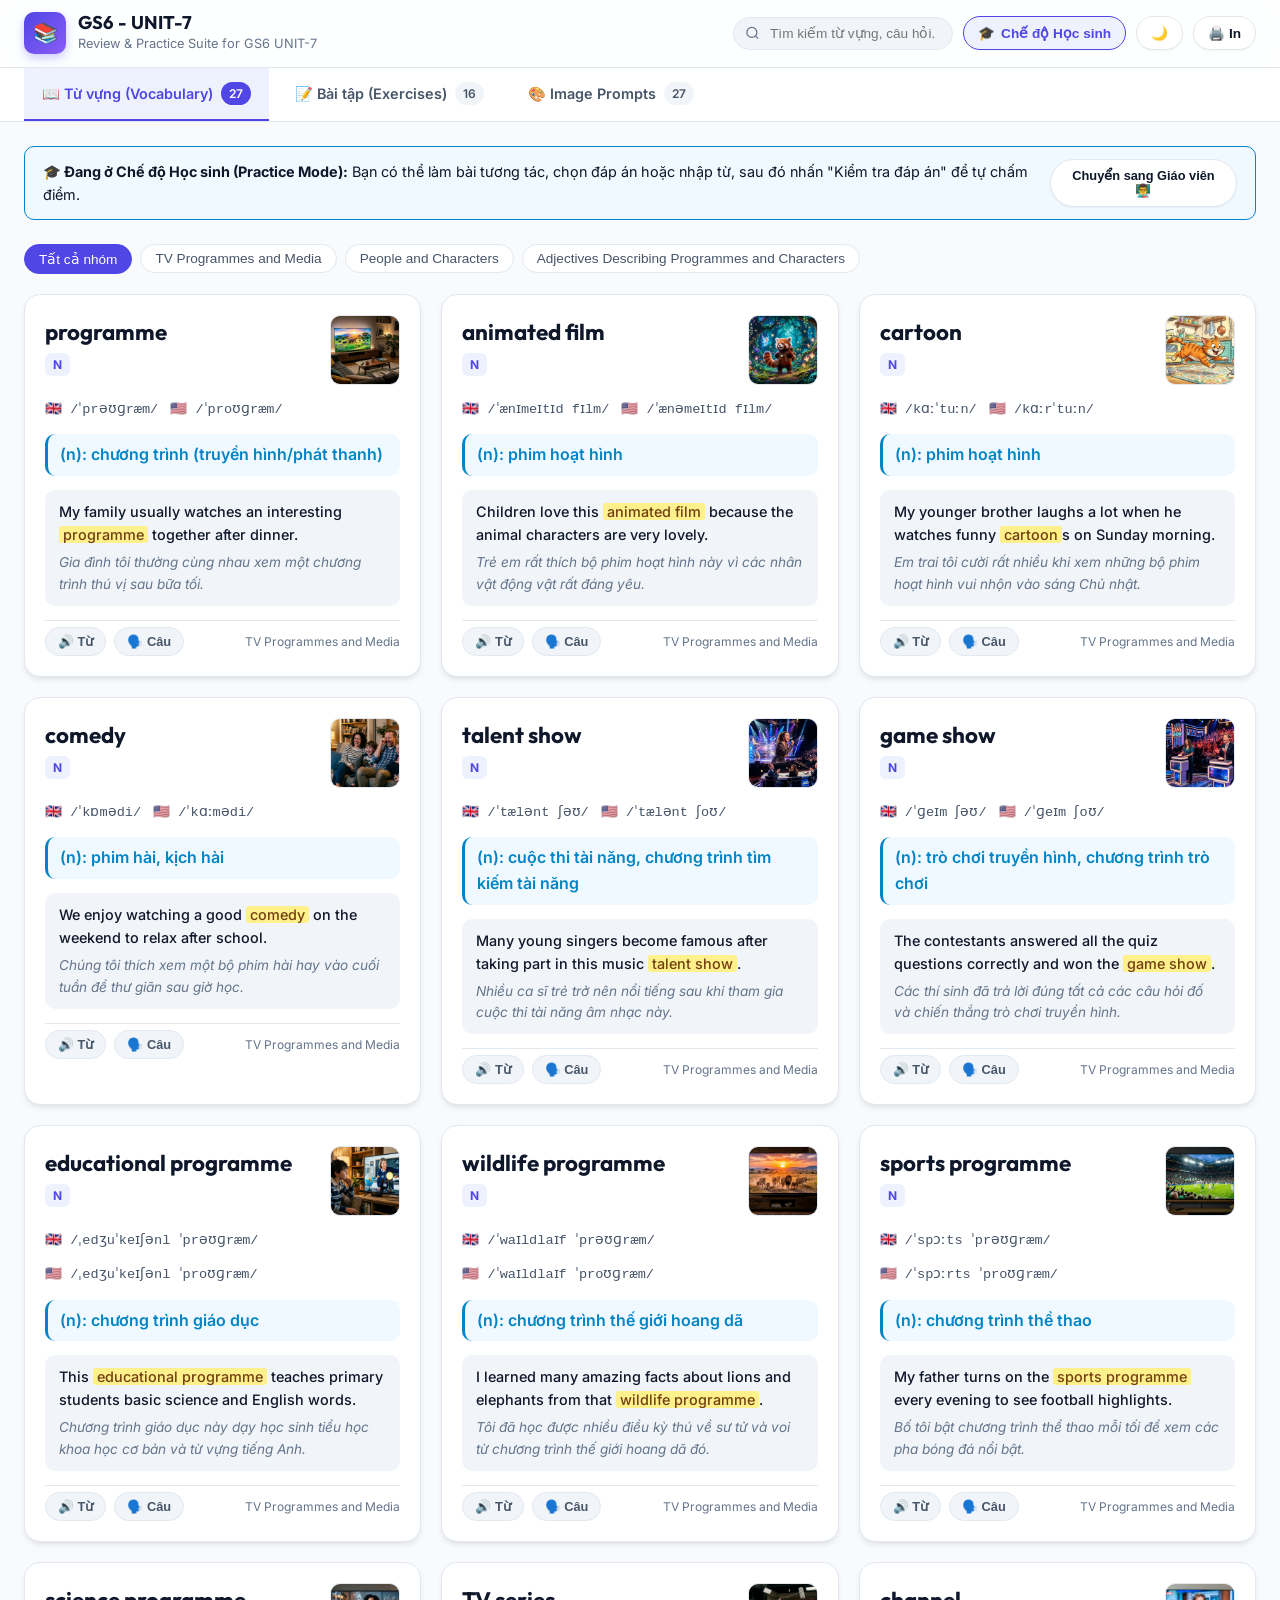
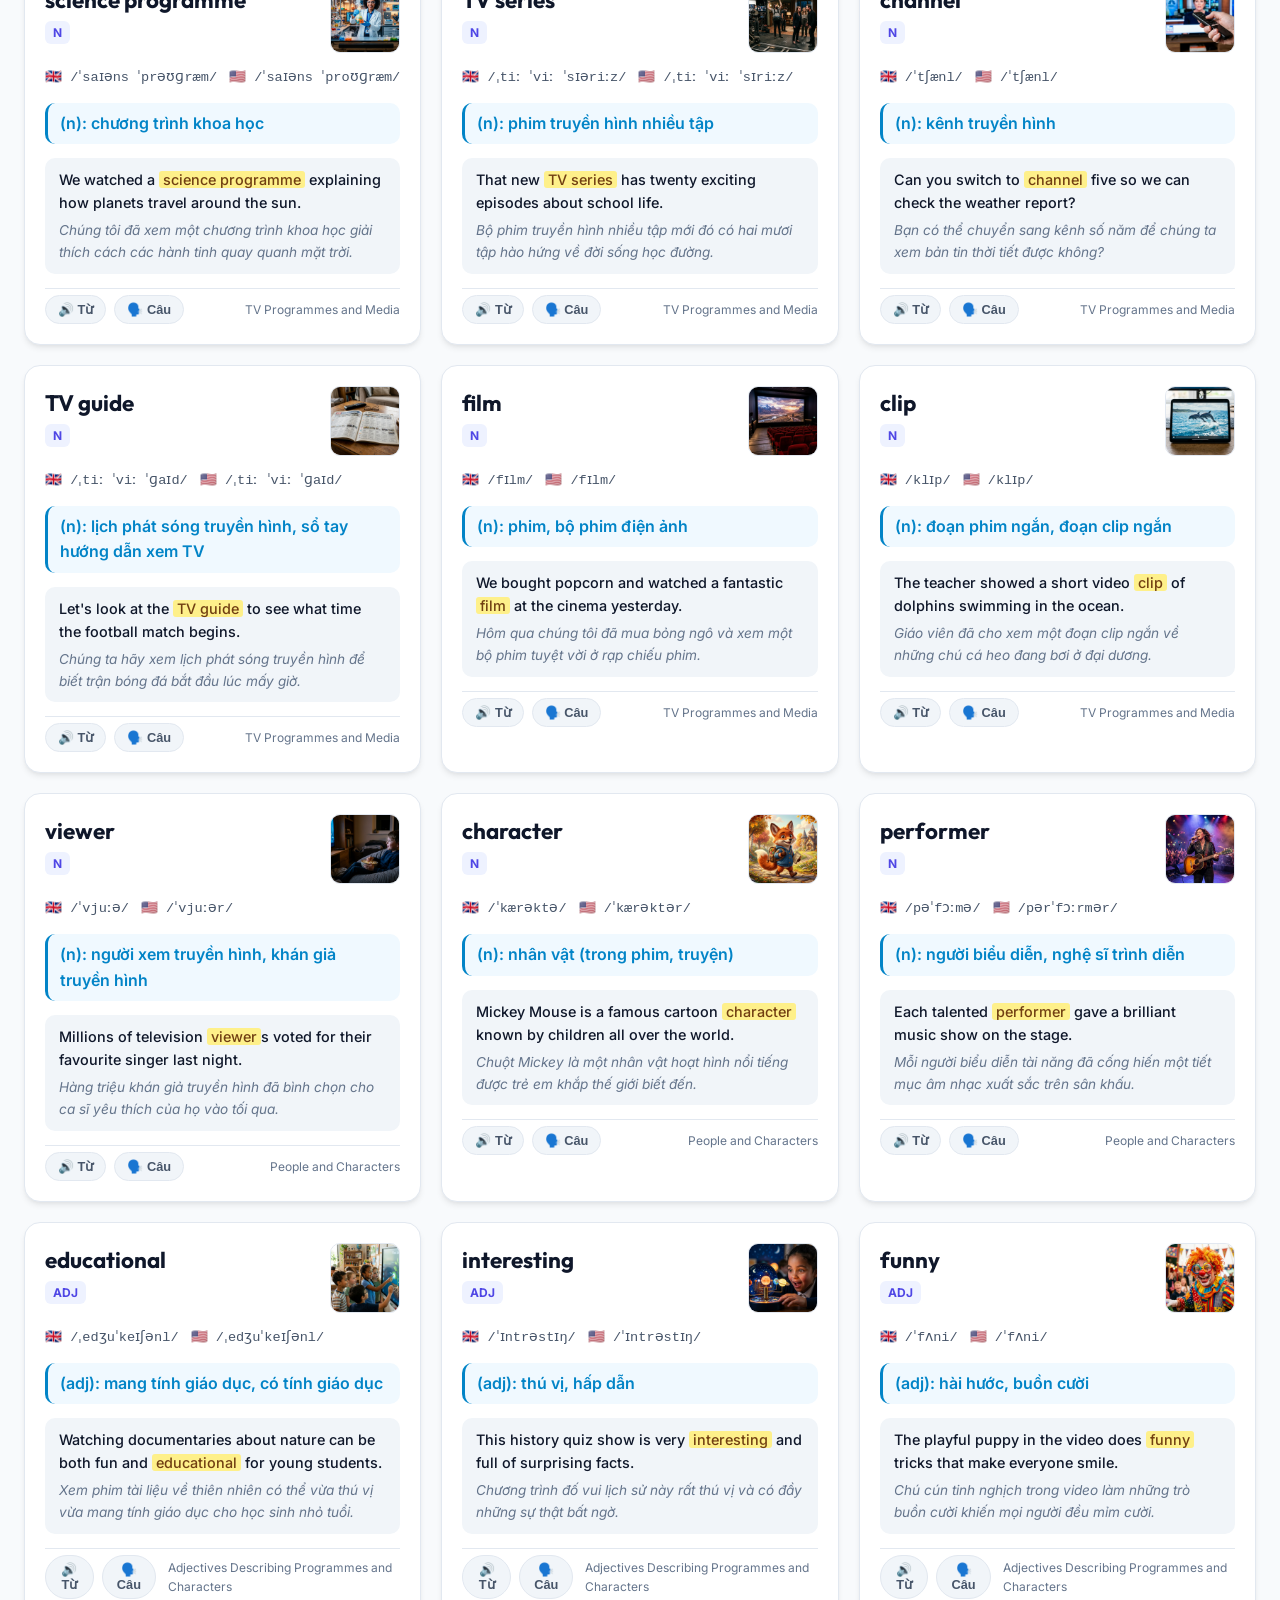
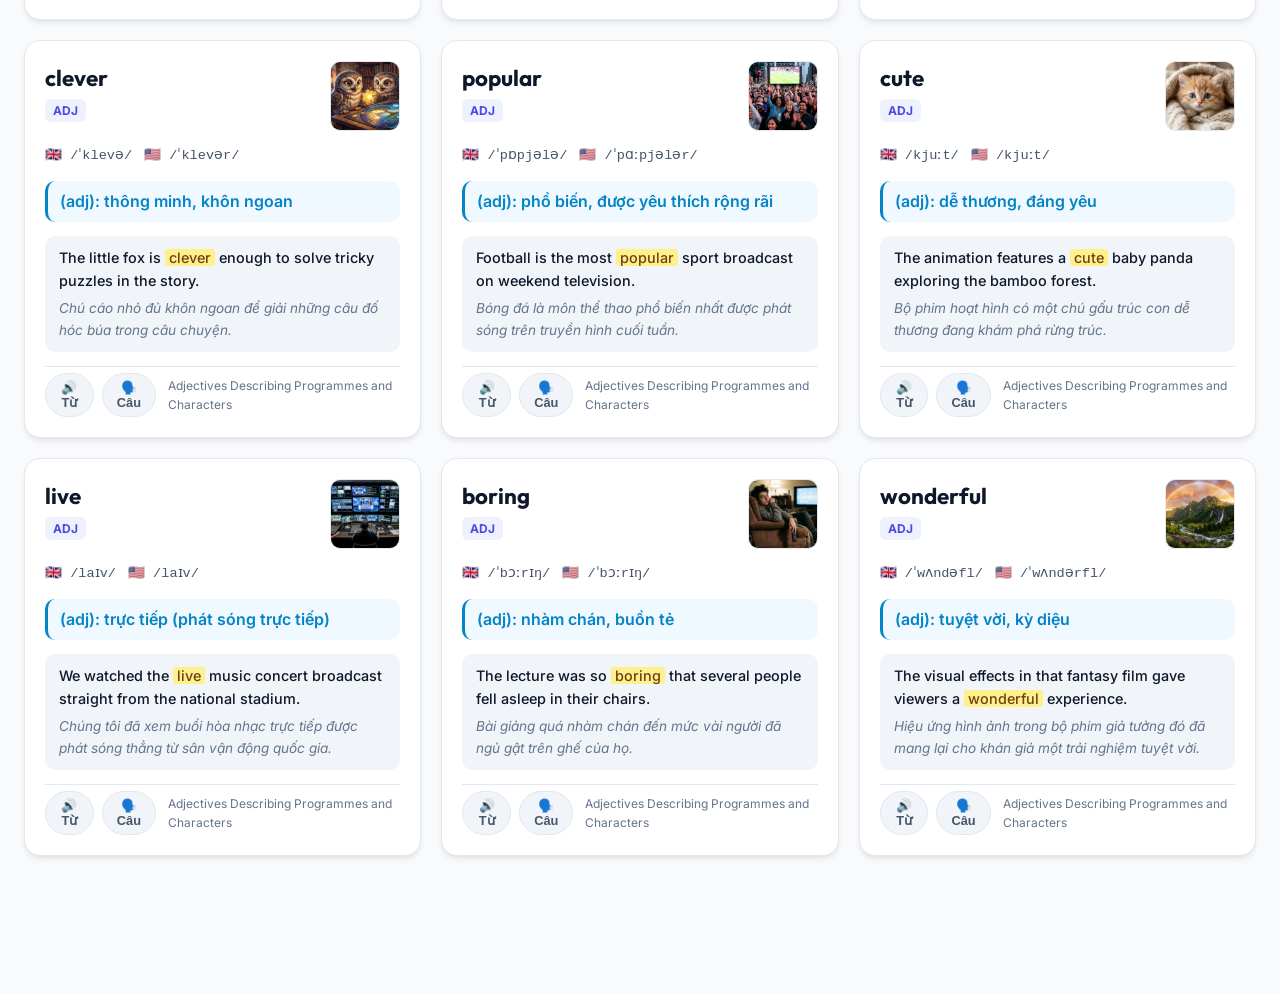
==== commit 54941293: "feat: add vocabulary preview generator tools, template, and unit 7 dataset" ====
--- a/data/gs6/unit-7/vocab/preview.html
+++ b/data/gs6/unit-7/vocab/preview.html
@@ -3427,11 +3427,7 @@
   }
 ]
 ;
-    const UNIT_METADATA = {"title":"GS6 - UNIT-7","unit":"UNIT-7","generatedAt":"2026-09-21 00:23:07","grade":"GS6","subtitle":"Review \u0026 Practice Suite for GS6 UNIT-7"} //
-      title: "Unit Preview",
-      grade: "Grade",
-      unit: "Unit"
-    };
+    const UNIT_METADATA = {"title":"GS6 - UNIT-7","unit":"UNIT-7","generatedAt":"2026-09-21 00:26:20","grade":"GS6","subtitle":"Review \u0026 Practice Suite for GS6 UNIT-7"};
 
     /* =========================================================
        APPLICATION STATE
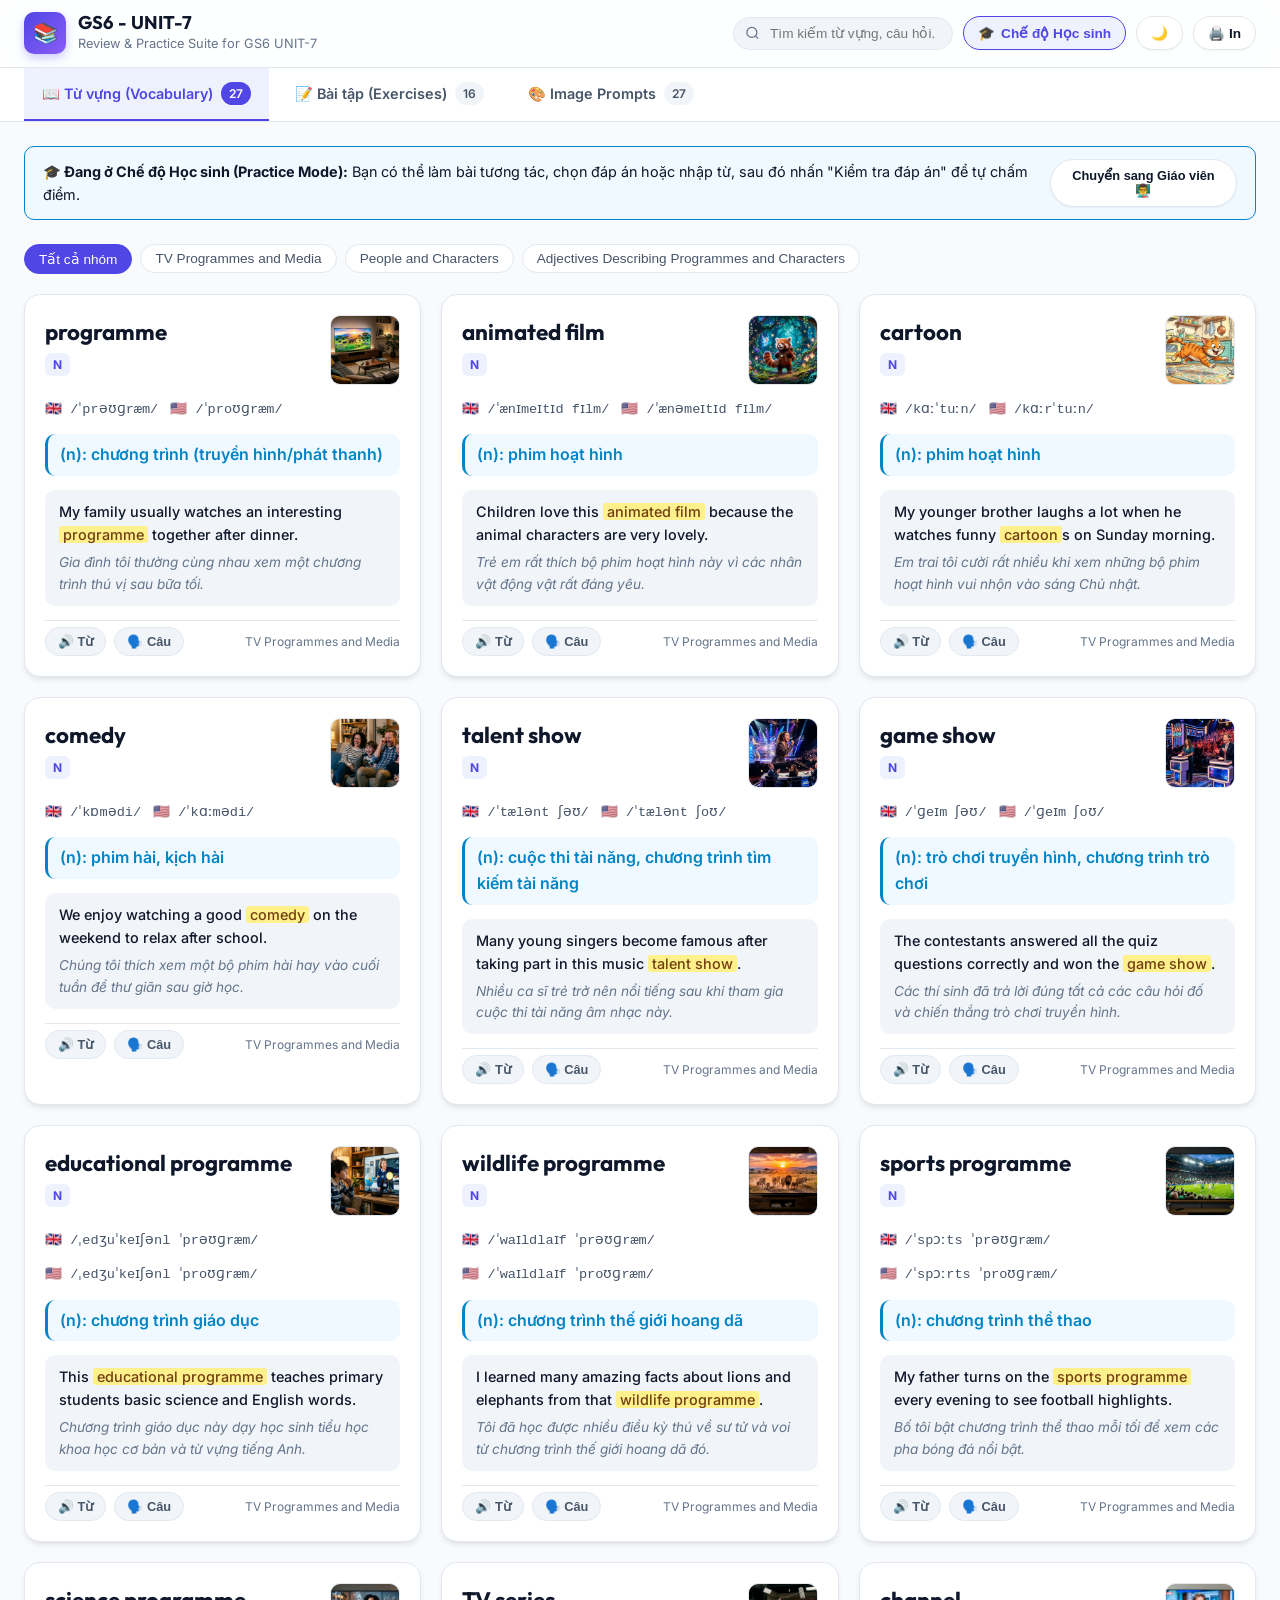
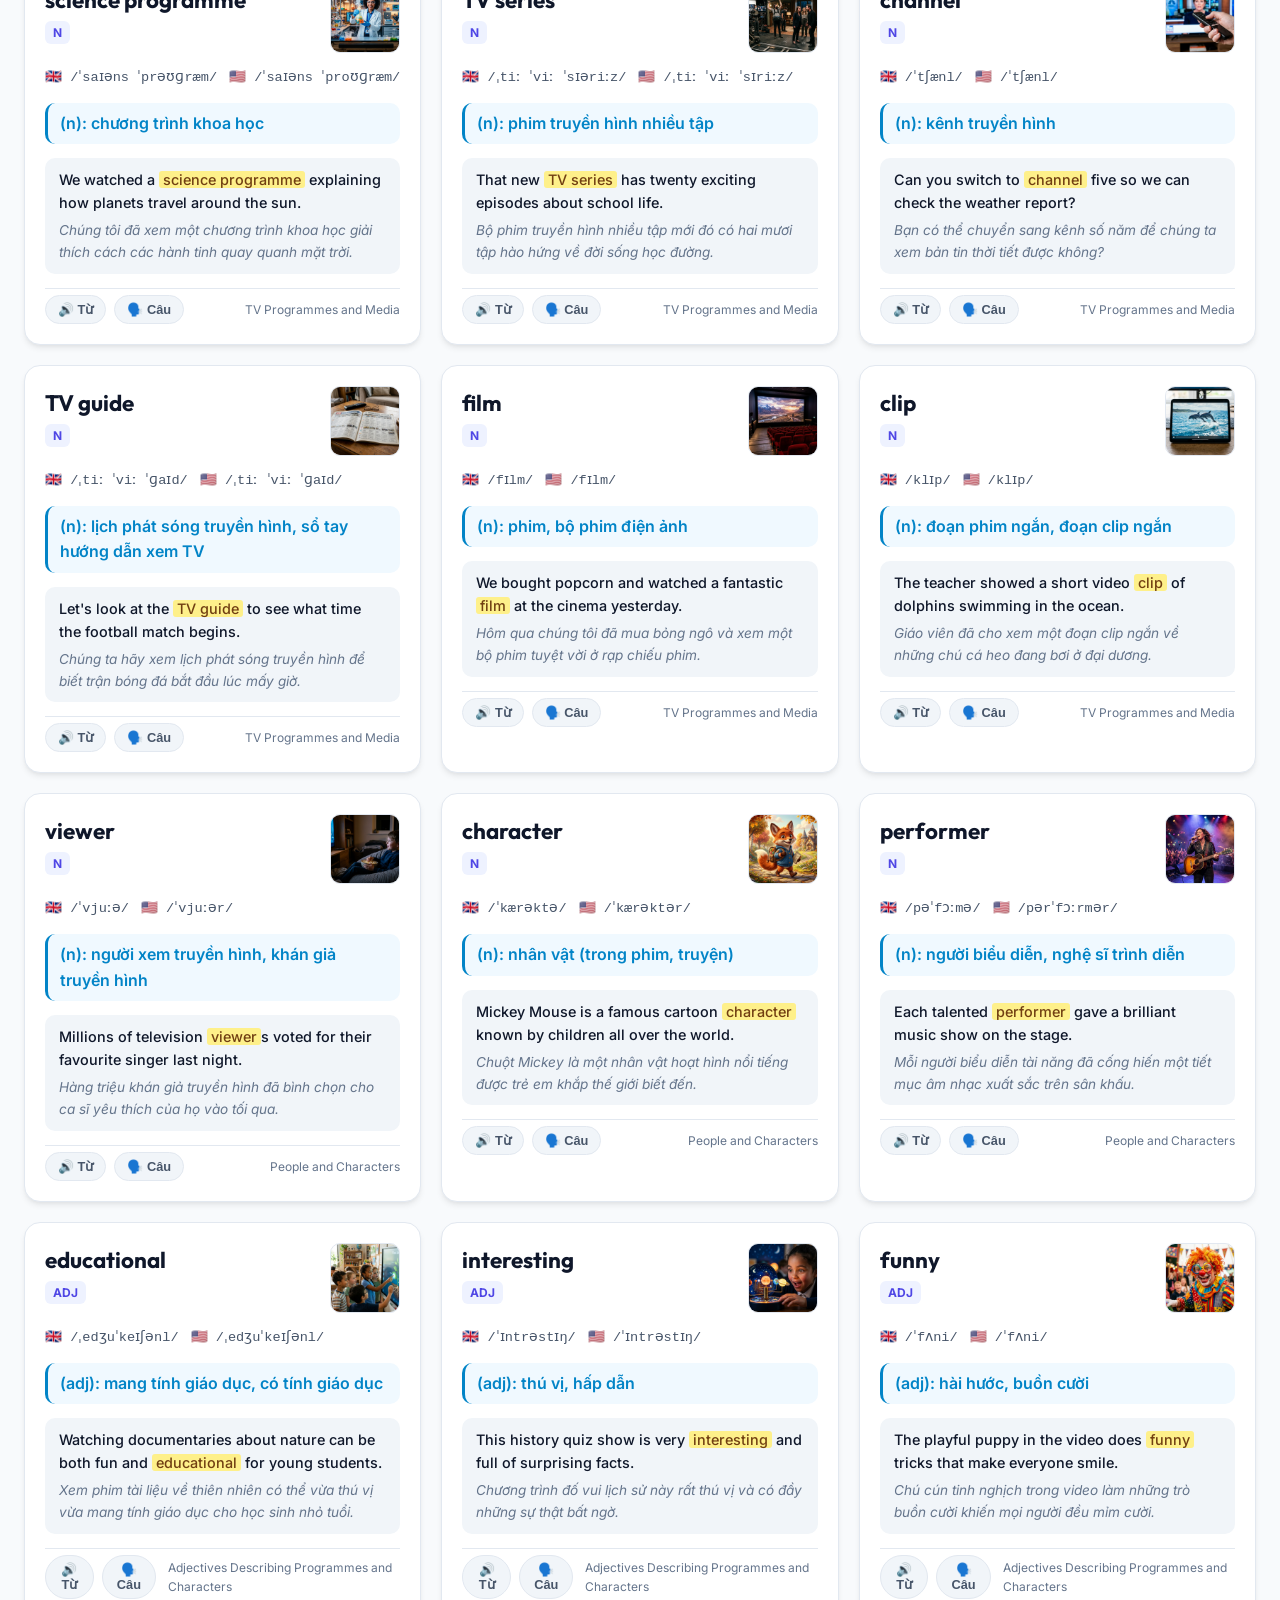
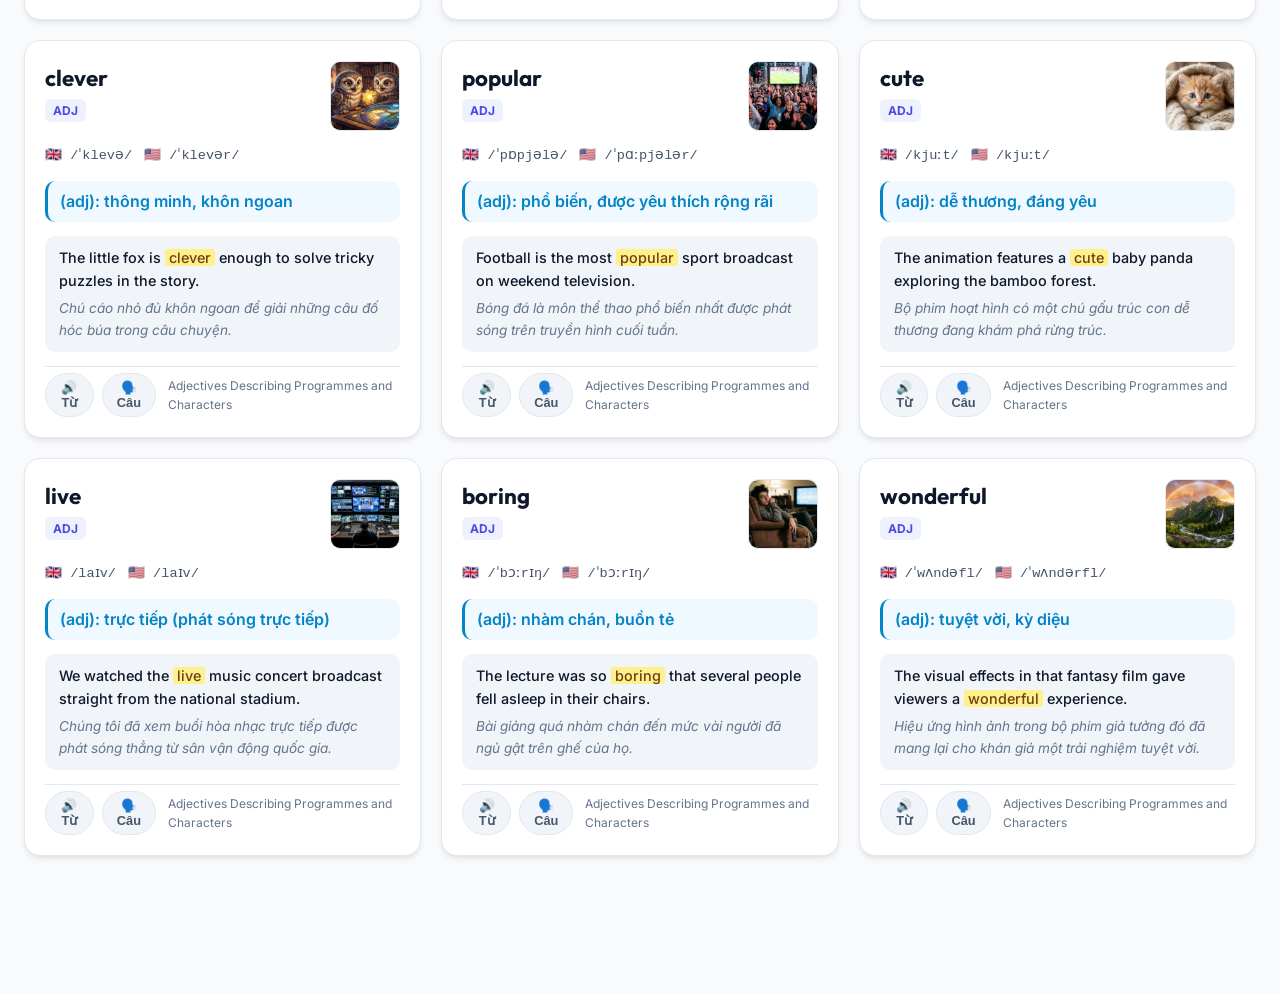
==== commit 25e2576b: "feat: add GS6 Unit 7 vocabulary exercises, web application assets, and utility scripts" ====
--- a/data/gs6/unit-7/vocab/preview.html
+++ b/data/gs6/unit-7/vocab/preview.html
@@ -1689,8 +1689,8 @@
                           "text":  "Which type of TV programme makes people laugh with humorous stories?",
                           "options":  [
                                           "weather forecast",
+                                          "science programme",
                                           "comedy",
-                                          "science programme",
                                           "news report"
                                       ],
                           "correct_answer":  "comedy"
@@ -1711,8 +1711,8 @@
                           "text":  "Which show usually invites contestants to answer quiz questions or play games for prizes?",
                           "options":  [
                                           "music video",
+                                          "game show",
                                           "wildlife programme",
-                                          "game show",
                                           "action movie"
                                       ],
                           "correct_answer":  "game show"
@@ -1721,9 +1721,9 @@
                           "id":  "4",
                           "text":  "What do we look at when we want to check the broadcasting schedule and times of TV programmes?",
                           "options":  [
+                                          "TV guide",
+                                          "story book",
                                           "ticket machine",
-                                          "story book",
-                                          "TV guide",
                                           "station map"
                                       ],
                           "correct_answer":  "TV guide"
@@ -1733,9 +1733,9 @@
                           "text":  "Which type of programme teaches students useful knowledge about nature, languages, or science?",
                           "options":  [
                                           "detective story",
-                                          "educational programme",
                                           "horror film",
-                                          "shopping channel"
+                                          "shopping channel",
+                                          "educational programme"
                                       ],
                           "correct_answer":  "educational programme"
                       },
@@ -1743,9 +1743,9 @@
                           "id":  "6",
                           "text":  "What kind of show features people displaying special abilities like dancing, singing, or magic?",
                           "options":  [
-                                          "weather report",
                                           "talent show",
                                           "sports programme",
+                                          "weather report",
                                           "news broadcast"
                                       ],
                           "correct_answer":  "talent show"
@@ -1754,8 +1754,8 @@
                           "id":  "7",
                           "text":  "Which broadcast shows wild animals in their natural habitats like forests and savannas?",
                           "options":  [
+                                          "comedy",
                                           "cartoon",
-                                          "comedy",
                                           "wildlife programme",
                                           "game show"
                                       ],
@@ -1765,10 +1765,10 @@
                           "id":  "8",
                           "text":  "What do you call an imaginary animal or person in a movie or story?",
                           "options":  [
+                                          "director",
+                                          "character",
                                           "reporter",
-                                          "viewer",
-                                          "director",
-                                          "character"
+                                          "viewer"
                                       ],
                           "correct_answer":  "character"
                       },
@@ -1777,9 +1777,9 @@
                           "text":  "Which word describes a TV show that is being broadcast at the exact moment it happens?",
                           "options":  [
                                           "live",
+                                          "clever",
                                           "boring",
-                                          "tasty",
-                                          "clever"
+                                          "tasty"
                                       ],
                           "correct_answer":  "live"
                       },
@@ -1787,15 +1787,16 @@
                           "id":  "10",
                           "text":  "What term describes a television story with many continuous episodes over several weeks?",
                           "options":  [
+                                          "short clip",
+                                          "single photo",
                                           "TV series",
-                                          "short clip",
-                                          "paper notice",
-                                          "single photo"
+                                          "paper notice"
                                       ],
                           "correct_answer":  "TV series"
                       }
                   ]
-},{
+}
+,{
     "id":  "2",
     "type":  "multiple_choice",
     "title":  "Multiple Choice - Sentence Completion",
@@ -1803,23 +1804,23 @@
     "questions":  [
                       {
                           "id":  "1",
-                          "text":  "The children love that __________ because the drawings of the talking rabbit are very cute.",
-                          "options":  [
+                          "text":  "Our computer club creates a short __________ about a friendly robot exploring Mars.",
+                          "options":  [
+                                          "news interview",
                                           "sports programme",
-                                          "weather report",
-                                          "news interview",
-                                          "animated film"
+                                          "animated film",
+                                          "weather report"
                                       ],
                           "correct_answer":  "animated film"
                       },
                       {
                           "id":  "2",
-                          "text":  "My older sister never watches that show because she thinks it is extremely __________.",
-                          "options":  [
-                                          "clever",
+                          "text":  "That video game tutorial is terribly __________ because the speaker repeats every rule.",
+                          "options":  [
+                                          "popular",
+                                          "wonderful",
                                           "boring",
-                                          "popular",
-                                          "wonderful"
+                                          "clever"
                                       ],
                           "correct_answer":  "boring"
                       },
@@ -1827,10 +1828,10 @@
                           "id":  "3",
                           "text":  "Can you switch to another television __________? I want to see the cartoon on channel nine.",
                           "options":  [
-                                          "hospital",
+                                          "stadium",
                                           "channel",
                                           "cinema",
-                                          "stadium"
+                                          "hospital"
                                       ],
                           "correct_answer":  "channel"
                       },
@@ -1838,10 +1839,10 @@
                           "id":  "4",
                           "text":  "The magician on the stage is a very skillful __________ and everyone claps happily.",
                           "options":  [
+                                          "doctor",
+                                          "farmer",
                                           "viewer",
-                                          "performer",
-                                          "farmer",
-                                          "doctor"
+                                          "performer"
                                       ],
                           "correct_answer":  "performer"
                       },
@@ -1850,26 +1851,26 @@
                           "text":  "Our teacher shares a short video __________ of sea turtles swimming around coral reefs.",
                           "options":  [
                                           "clip",
+                                          "guide",
                                           "channel",
-                                          "guide",
                                           "series"
                                       ],
                           "correct_answer":  "clip"
                       },
                       {
                           "id":  "6",
-                          "text":  "Mr. David likes watching the weekend __________ because he loves football and tennis.",
-                          "options":  [
+                          "text":  "My cousin never misses that weekly __________ because she loves mountain biking races.",
+                          "options":  [
+                                          "animated film",
+                                          "sports programme",
                                           "bedtime story",
-                                          "animated film",
-                                          "cooking lesson",
-                                          "sports programme"
+                                          "cooking lesson"
                                       ],
                           "correct_answer":  "sports programme"
                       },
                       {
                           "id":  "7",
-                          "text":  "This mystery detective is a very __________ character who solves hard puzzles easily.",
+                          "text":  "The trained rescue dog is very __________ and helps firefighters find lost campers.",
                           "options":  [
                                           "clever",
                                           "slow",
@@ -1880,7 +1881,7 @@
                       },
                       {
                           "id":  "8",
-                          "text":  "The football final is a __________ broadcast, so millions of fans are watching it right now.",
+                          "text":  "The New Year countdown is a __________ broadcast, so millions of people are watching.",
                           "options":  [
                                           "past",
                                           "quiet",
@@ -1893,26 +1894,27 @@
                           "id":  "9",
                           "text":  "That science quiz show is very __________ among school students in our country.",
                           "options":  [
+                                          "terrible",
                                           "dark",
                                           "lonely",
-                                          "popular",
-                                          "terrible"
+                                          "popular"
                                       ],
                           "correct_answer":  "popular"
                       },
                       {
                           "id":  "10",
-                          "text":  "We learn many useful things about space and stars from this weekly __________.",
-                          "options":  [
-                                          "comedy",
+                          "text":  "Students explore ocean mysteries and volcanoes through this weekly __________.",
+                          "options":  [
                                           "game show",
                                           "science programme",
+                                          "comedy",
                                           "cartoon"
                                       ],
                           "correct_answer":  "science programme"
                       }
                   ]
-},{
+}
+,{
     "id":  "3",
     "type":  "multiple_choice",
     "title":  "Multiple Choice - Conversation Completion",
@@ -1922,27 +1924,27 @@
                           "id":  "1",
                           "text":  "Tom: \u0027What kind of TV show should we watch tonight?\u0027\nMary: \u0027______________________________\u0027",
                           "options":  [
+                                          "Let\u0027s watch that funny comedy to relax.",
+                                          "Please wash your green school shirt now.",
                                           "I want to cook some hot soup for dinner.",
-                                          "Please wash your green school shirt now.",
-                                          "We should walk to the sports club today.",
-                                          "Let\u0027s watch that funny comedy to relax."
+                                          "We should walk to the sports club today."
                                       ],
                           "correct_answer":  "Let\u0027s watch that funny comedy to relax."
                       },
                       {
                           "id":  "2",
-                          "text":  "Peter: \u0027Why do you love watching this cartoon every Sunday?\u0027\nLinda: \u0027______________________________\u0027",
-                          "options":  [
-                                          "Because my brother walks to the city library.",
-                                          "Because the little puppy character is so cute.",
+                          "text":  "Peter: \u0027Why do you love that space cartoon?\u0027\nLinda: \u0027______________________________\u0027",
+                          "options":  [
+                                          "Because the math homework is very hard for me.",
                                           "Because our father buys a big brown table now.",
-                                          "Because the math homework is very hard for me."
-                                      ],
-                          "correct_answer":  "Because the little puppy character is so cute."
+                                          "Because the space robot character is so funny.",
+                                          "Because my brother walks to the city library."
+                                      ],
+                          "correct_answer":  "Because the space robot character is so funny."
                       },
                       {
                           "id":  "3",
-                          "text":  "Kevin: \u0027That singer on the talent show sings wonderfully!\u0027\nAnna: \u0027______________________________\u0027",
+                          "text":  "Kevin: \u0027That young violinist plays so well on stage!\u0027\nAnna: \u0027______________________________\u0027",
                           "options":  [
                                           "Yes, she is a truly brilliant performer.",
                                           "No, our school begins at seven on Monday.",
@@ -1953,23 +1955,23 @@
                       },
                       {
                           "id":  "4",
-                          "text":  "David: \u0027Do you know when the wildlife programme starts?\u0027\nSarah: \u0027______________________________\u0027",
-                          "options":  [
-                                          "Check the TV guide on the living room table.",
+                          "text":  "David: \u0027When does the science documentary start?\u0027\nSarah: \u0027______________________________\u0027",
+                          "options":  [
                                           "Wash your dirty sports shoes after the match.",
-                                          "Buy two train tickets at the railway station.",
-                                          "Close the bedroom window because of the rain."
-                                      ],
-                          "correct_answer":  "Check the TV guide on the living room table."
+                                          "Close the bedroom window because of the rain.",
+                                          "Check the TV guide on the school website.",
+                                          "Buy two train tickets at the railway station."
+                                      ],
+                          "correct_answer":  "Check the TV guide on the school website."
                       },
                       {
                           "id":  "5",
                           "text":  "Jack: \u0027Would you like to watch an animated film with me?\u0027\nEmma: \u0027______________________________\u0027",
                           "options":  [
-                                          "No, the bus arrives at the station now.",
                                           "Yes, my sister has three white rabbits.",
                                           "Yes, I would love to watch it with you.",
-                                          "No, I do not like eating sweet apples."
+                                          "No, I do not like eating sweet apples.",
+                                          "No, the bus arrives at the station now."
                                       ],
                           "correct_answer":  "Yes, I would love to watch it with you."
                       },
@@ -1977,59 +1979,60 @@
                           "id":  "6",
                           "text":  "Mark: \u0027What do you think of this English channel?\u0027\nLucy: \u0027______________________________\u0027",
                           "options":  [
-                                          "It costs too much money to buy a computer.",
                                           "It has many educational programmes for kids.",
+                                          "It is raining heavily outside on the street.",
                                           "It has four large wooden chairs in the room.",
-                                          "It is raining heavily outside on the street."
+                                          "It costs too much money to buy a computer."
                                       ],
                           "correct_answer":  "It has many educational programmes for kids."
                       },
                       {
                           "id":  "7",
-                          "text":  "Grandpa: \u0027Why do you turn off the TV series, Nick?\u0027\nNick: \u0027______________________________\u0027",
-                          "options":  [
-                                          "Because my friends are swimming in the lake.",
+                          "text":  "Mai: \u0027Why are you closing that video clip?\u0027\nNick: \u0027______________________________\u0027",
+                          "options":  [
+                                          "Because our dog is sleeping under the table.",
+                                          "Because it is so boring and nothing happens.",
                                           "Because the hot tea is very sweet and tasty.",
-                                          "Because it is so boring and nothing happens.",
-                                          "Because our dog is sleeping under the table."
+                                          "Because my friends are swimming in the lake."
                                       ],
                           "correct_answer":  "Because it is so boring and nothing happens."
                       },
                       {
                           "id":  "8",
-                          "text":  "Alex: \u0027Do you want to watch the sports programme with us?\u0027\nBen: \u0027______________________________\u0027",
+                          "text":  "Alex: \u0027Shall we watch the Olympic swimming race together?\u0027\nBen: \u0027______________________________\u0027",
                           "options":  [
                                           "No, because my new bicycle has bright wheels.",
                                           "No, because the library is very quiet today.",
-                                          "Yes, because I really love watching football.",
-                                          "Yes, because our bus goes to school at eight."
-                                      ],
-                          "correct_answer":  "Yes, because I really love watching football."
+                                          "Yes, because our bus goes to school at eight.",
+                                          "Yes, because I really love watching swimming competitions."
+                                      ],
+                          "correct_answer":  "Yes, because I really love watching swimming competitions."
                       },
                       {
                           "id":  "9",
-                          "text":  "Teacher: \u0027Did you see that clever student on the game show?\u0027\nStudent: \u0027______________________________\u0027",
+                          "text":  "Lan: \u0027Does your brother like that weekend game show?\u0027\nTom: \u0027______________________________\u0027",
                           "options":  [
                                           "No, we should buy fresh bread for breakfast.",
+                                          "Yes, my little brother can ride his bicycle.",
                                           "No, the weather is very cold in the morning.",
-                                          "Yes, my little brother can ride his bicycle.",
                                           "Yes, he answers every question very quickly."
                                       ],
                           "correct_answer":  "Yes, he answers every question very quickly."
                       },
                       {
                           "id":  "10",
-                          "text":  "Sam: \u0027Is this music concert a live broadcast?\u0027\nKelly: \u0027______________________________\u0027",
-                          "options":  [
+                          "text":  "Sam: \u0027Is this rocket launch a live broadcast?\u0027\nKelly: \u0027______________________________\u0027",
+                          "options":  [
+                                          "No, the train leaves the station at ten a.m.",
                                           "Yes, my mother makes delicious apple pies.",
-                                          "Yes, the band is playing right on the stage.",
-                                          "No, we must borrow some storybooks at school.",
-                                          "No, the train leaves the station at ten a.m."
-                                      ],
-                          "correct_answer":  "Yes, the band is playing right on the stage."
+                                          "Yes, the spaceship is lifting off right now.",
+                                          "No, we must borrow some storybooks at school."
+                                      ],
+                          "correct_answer":  "Yes, the spaceship is lifting off right now."
                       }
                   ]
-},{
+}
+,{
     "id":  "4",
     "type":  "pic_to_word",
     "title":  "Write the English Words for the Pictures",
@@ -2298,7 +2301,7 @@
                       },
                       {
                           "id":  "2",
-                          "text":  "Young musicians from across the country sing on the __________ to win first prize.",
+                          "text":  "Skilled teenage dancers perform modern hip-hop on the __________ to win the trophy.",
                           "correct_answer":  "talent show"
                       },
                       {
@@ -2323,22 +2326,22 @@
                       },
                       {
                           "id":  "7",
-                          "text":  "My younger sister watches a colourful __________ about two talking mice every morning.",
+                          "text":  "Our English teacher shows a short __________ about healthy food during break time.",
                           "correct_answer":  "cartoon"
                       },
                       {
                           "id":  "8",
-                          "text":  "The lecture is so __________ that half of the students are almost falling asleep.",
+                          "text":  "The repeated advertisements on the train screen are very __________ for passengers.",
                           "correct_answer":  "boring"
                       },
                       {
                           "id":  "9",
-                          "text":  "My father watches the evening __________ to see the latest tennis results.",
+                          "text":  "Our PE teacher records the morning __________ to show us badminton techniques.",
                           "correct_answer":  "sports programme"
                       },
                       {
                           "id":  "10",
-                          "text":  "The detective in the book is very __________ and always solves every mystery.",
+                          "text":  "The young programmer is very __________ and designs a robot to clean classrooms.",
                           "correct_answer":  "clever"
                       }
                   ]
@@ -2431,48 +2434,48 @@
                       {
                           "id":  "1",
                           "sentences":  [
-                                            "a. These amazing animals travel across long savannas in search of clean water.",
-                                            "b. Our grandfather often invites us to watch nature documentaries on television.",
-                                            "c. He turns on the screen every Sunday afternoon to watch African wildlife.",
-                                            "d. We always learn so much about their survival habits from these weekly broadcasts."
+                                            "a. These brave birds protect their small eggs from icy winds and deep snow.",
+                                            "b. Our science teacher often encourages us to watch marine wildlife programmes.",
+                                            "c. She introduces a wonderful series about emperor penguins in freezing Antarctica.",
+                                            "d. We always learn fascinating facts about animal survival in extreme cold climates."
                                         ],
                           "options":  [
-                                          "c-a-d-b",
+                                          "c-b-a-d",
                                           "b-c-a-d",
-                                          "c-b-a-d",
-                                          "b-a-c-d"
+                                          "b-a-c-d",
+                                          "c-a-d-b"
                                       ],
                           "correct_answer":  "b-c-a-d"
                       },
                       {
                           "id":  "2",
                           "sentences":  [
-                                            "a. Peter: \u0027Yes, she has a wonderful voice and sings with great energy.\u0027",
-                                            "b. Mary: \u0027I like the young girl from Da Nang. Do you think she can win?\u0027",
-                                            "c. Mary: \u0027I agree, and millions of viewers are voting for her right now.\u0027",
-                                            "d. Peter: \u0027Which performer do you like best on the music talent show tonight?\u0027"
+                                            "a. Peter: \u0027Yes, they perform difficult flips with amazing energy and teamwork.\u0027",
+                                            "b. Mary: \u0027I love the gymnastic team from Can Tho. Can they win?\u0027",
+                                            "c. Mary: \u0027I agree, and many viewers are voting for them right now.\u0027",
+                                            "d. Peter: \u0027Which act do you like best on the youth talent show tonight?\u0027"
                                         ],
                           "options":  [
+                                          "d-b-a-c",
+                                          "b-d-a-c",
                                           "b-a-c-d",
-                                          "b-d-a-c",
-                                          "d-a-b-c",
-                                          "d-b-a-c"
+                                          "d-a-b-c"
                                       ],
                           "correct_answer":  "d-b-a-c"
                       },
                       {
                           "id":  "3",
                           "sentences":  [
-                                            "a. Phong: \u0027That sounds great, but do you know what channel it is on?\u0027",
-                                            "b. Lan: \u0027Let\u0027s check the TV guide on the coffee table to find the schedule.\u0027",
-                                            "c. Lan: \u0027Why don\u0027t we turn on a funny comedy after finishing our homework?\u0027",
-                                            "d. Phong: \u0027It says the humorous show begins on channel seven at eight o\u0027clock.\u0027"
+                                            "a. Phong: \u0027That sounds fun, but which channel is broadcasting it tonight?\u0027",
+                                            "b. Lan: \u0027Let\u0027s open the TV guide app on my smartphone to check.\u0027",
+                                            "c. Lan: \u0027Why don\u0027t we watch an English cartoon after finishing our school project?\u0027",
+                                            "d. Phong: \u0027Great, the schedule shows it starts on channel three right now.\u0027"
                                         ],
                           "options":  [
+                                          "a-c-b-d",
+                                          "a-b-d-c",
                                           "c-a-b-d",
-                                          "c-b-a-d",
-                                          "a-c-b-d",
-                                          "a-b-d-c"
+                                          "c-b-a-d"
                                       ],
                           "correct_answer":  "c-a-b-d"
                       },
@@ -2485,31 +2488,32 @@
                                             "d. Young viewers around the world fall in love with the finished animated film."
                                         ],
                           "options":  [
-                                          "a-c-b-d",
+                                          "a-c-d-b",
                                           "c-b-a-d",
-                                          "a-c-d-b",
-                                          "c-a-b-d"
+                                          "c-a-b-d",
+                                          "a-c-b-d"
                                       ],
                           "correct_answer":  "a-c-b-d"
                       },
                       {
                           "id":  "5",
                           "sentences":  [
-                                            "a. They prepare by studying science facts and practicing with tricky puzzles.",
-                                            "b. The top winner receives a shiny golden trophy and a new computer for their school.",
-                                            "c. During the live broadcast, each contestant answers difficult questions under pressure.",
-                                            "d. Smart students from different secondary schools gather for the annual game show."
+                                            "a. They prepare by researching plastic recycling solutions and planting techniques.",
+                                            "b. The winning team receives trees and solar panels for their local park.",
+                                            "c. During the live rounds, each team solves tricky environmental challenges quickly.",
+                                            "d. Young eco-volunteers gather at the studio for the Green Earth game show."
                                         ],
                           "options":  [
+                                          "d-c-a-b",
+                                          "a-d-c-b",
                                           "d-a-b-c",
-                                          "d-c-a-b",
-                                          "d-a-c-b",
-                                          "a-d-c-b"
+                                          "d-a-c-b"
                                       ],
                           "correct_answer":  "d-a-c-b"
                       }
                   ]
-},{
+}
+,{
     "id":  "9",
     "type":  "multiple_choice",
     "title":  "Multiple Choice - Closest in Meaning",
@@ -2521,8 +2525,8 @@
                           "options":  [
                                           "serious",
                                           "scary",
-                                          "heavy",
-                                          "humorous"
+                                          "humorous",
+                                          "heavy"
                                       ],
                           "correct_answer":  "humorous"
                       },
@@ -2530,21 +2534,21 @@
                           "id":  "2",
                           "text":  "The little mouse in the cartoon is very [clever] and escapes from the cat every time.",
                           "options":  [
+                                          "foolish",
                                           "slow",
-                                          "lazy",
                                           "smart",
-                                          "foolish"
+                                          "lazy"
                                       ],
                           "correct_answer":  "smart"
                       },
                       {
                           "id":  "3",
-                          "text":  "Millions of [viewers] watch the final singing competition every Sunday evening.",
-                          "options":  [
-                                          "audiences",
+                          "text":  "Millions of [viewers] watch the international fireworks festival on television every New Year.",
+                          "options":  [
+                                          "directors",
+                                          "singers",
                                           "actors",
-                                          "directors",
-                                          "singers"
+                                          "audiences"
                                       ],
                           "correct_answer":  "audiences"
                       },
@@ -2552,9 +2556,9 @@
                           "id":  "4",
                           "text":  "The special effects in this fantasy movie are truly [wonderful] and breathtaking.",
                           "options":  [
+                                          "ordinary",
+                                          "fantastic",
                                           "terrible",
-                                          "fantastic",
-                                          "ordinary",
                                           "ugly"
                                       ],
                           "correct_answer":  "fantastic"
@@ -2563,15 +2567,16 @@
                           "id":  "5",
                           "text":  "Football is the most [popular] sport in Viet Nam, and many people play it after work.",
                           "options":  [
-                                          "rare",
+                                          "well-known",
+                                          "boring",
                                           "hidden",
-                                          "well-known",
-                                          "boring"
+                                          "rare"
                                       ],
                           "correct_answer":  "well-known"
                       }
                   ]
-},{
+}
+,{
     "id":  "10",
     "type":  "multiple_choice",
     "title":  "Multiple Choice - Opposite in Meaning",
@@ -2579,23 +2584,23 @@
     "questions":  [
                       {
                           "id":  "1",
-                          "text":  "The children do not want to watch that documentary because it is so [boring].",
+                          "text":  "Staying indoors during rainy weekends feels [boring] compared to outdoor camping adventures.",
                           "options":  [
                                           "exciting",
+                                          "quiet",
                                           "tiring",
-                                          "quiet",
                                           "sleepy"
                                       ],
                           "correct_answer":  "exciting"
                       },
                       {
                           "id":  "2",
-                          "text":  "This cartoon features an extremely [cute] kitten that makes everyone smile.",
-                          "options":  [
+                          "text":  "My cousin designs a [cute] baby monster for his mobile video game.",
+                          "options":  [
+                                          "tiny",
+                                          "ugly",
                                           "sweet",
-                                          "clever",
-                                          "ugly",
-                                          "tiny"
+                                          "clever"
                                       ],
                           "correct_answer":  "ugly"
                       },
@@ -2603,10 +2608,10 @@
                           "id":  "3",
                           "text":  "The comedian tells very [funny] jokes and makes the audience laugh all night.",
                           "options":  [
-                                          "bright",
                                           "humorous",
+                                          "playful",
                                           "serious",
-                                          "playful"
+                                          "bright"
                                       ],
                           "correct_answer":  "serious"
                       },
@@ -2614,10 +2619,10 @@
                           "id":  "4",
                           "text":  "The main hero in this animated film is very [clever] and outsmarts all the traps.",
                           "options":  [
+                                          "active",
                                           "quick",
-                                          "foolish",
-                                          "active",
-                                          "talented"
+                                          "talented",
+                                          "foolish"
                                       ],
                           "correct_answer":  "foolish"
                       },
@@ -2625,15 +2630,16 @@
                           "id":  "5",
                           "text":  "The nature documentary gives viewers a [wonderful] view of high mountains.",
                           "options":  [
-                                          "peaceful",
+                                          "terrible",
                                           "grand",
                                           "beautiful",
-                                          "terrible"
+                                          "peaceful"
                                       ],
                           "correct_answer":  "terrible"
                       }
                   ]
-},{
+}
+,{
     "id":  "11",
     "type":  "dictionary_entry",
     "title":  "Dictionary Entries",
@@ -2684,7 +2690,7 @@
                                           },
                                           {
                                               "id":  "4",
-                                              "text":  "In this adventure tale, the clever detective is the __________ who discovers the missing treasure.",
+                                              "text":  "A brave teenage diver is the __________ who protects rare turtles in this movie.",
                                               "correct_answer":  "main character"
                                           }
                                       ]
@@ -2704,12 +2710,12 @@
                         "questions":  [
                                           {
                                               "id":  "5",
-                                              "text":  "Football fans always tune into the popular __________ to follow live tennis and athletic tournaments.",
+                                              "text":  "Members at the local gym watch the __________ while exercising on indoor bicycles.",
                                               "correct_answer":  "sports channel"
                                           },
                                           {
                                               "id":  "6",
-                                              "text":  "If you do not like this boring news broadcast, you can use the remote control to __________.",
+                                              "text":  "When loud advertisements interrupt your cooking show, just use the remote to __________.",
                                               "correct_answer":  "change the channel"
                                           }
                                       ]
@@ -2734,7 +2740,7 @@
                                           },
                                           {
                                               "id":  "8",
-                                              "text":  "Clever quiz questions and generous cash prizes help the game show __________ from all over the country.",
+                                              "text":  "Stunning visual effects and dinosaur scenes help the new film __________ to local cinemas.",
                                               "correct_answer":  "attract viewers"
                                           }
                                       ]
@@ -2778,10 +2784,10 @@
                           "sign_text":  "A standard circular prohibition sign with a thick red border and diagonal slash over a black camera icon with a flash on a plain white background, centered and filling 90% of the square canvas, NO outer border frame, NO inner border box, NO text or words of any kind.",
                           "question":  "What does the sign mean?",
                           "options":  [
+                                          "Flash photography is not permitted in the live studio room.",
+                                          "Please buy camera batteries at the studio reception office.",
                                           "Visitors can borrow cameras from the studio media room now.",
-                                          "Please buy camera batteries at the studio reception office.",
-                                          "Taking pictures with cameras is allowed in the studio room.",
-                                          "Flash photography is not permitted in the live studio room."
+                                          "Taking pictures with cameras is allowed in the studio room."
                                       ],
                           "correct_answer":  "Flash photography is not permitted in the live studio room."
                       },
@@ -2807,8 +2813,8 @@
                           "question":  "What does the sign mean?",
                           "options":  [
                                           "Do not touch any headphones in this TV sound room.",
+                                          "You must wear audio headphones in this sound room.",
                                           "You can buy stereo headphones in this studio shop.",
-                                          "You must wear audio headphones in this sound room.",
                                           "Please return headphones to the main control desk."
                                       ],
                           "correct_answer":  "You must wear audio headphones in this sound room."
@@ -2820,9 +2826,9 @@
                           "sign_text":  "A triangular hazard warning sign with a bold yellow background, thick black triangular border, and a black symbol of a tripping figure over tangled electric cables, centered and filling 90% of the square canvas, NO outer border frame, NO inner border box, NO text or words of any kind.",
                           "question":  "What does the sign say?",
                           "options":  [
+                                          "Watch out for loose cables on the stage floor.",
+                                          "Electric cables are on sale in the media room.",
                                           "You must not bring any cables onto this stage.",
-                                          "Electric cables are on sale in the media room.",
-                                          "Watch out for loose cables on the stage floor.",
                                           "Studio workers will repair all damaged cables."
                                       ],
                           "correct_answer":  "Watch out for loose cables on the stage floor."
@@ -2835,9 +2841,9 @@
                           "question":  "What does the sign say?",
                           "options":  [
                                           "Be careful because stage lights hang overhead.",
-                                          "Stage lights are not allowed inside this room.",
+                                          "You can buy spare stage lights in this studio.",
                                           "Please turn off all bright stage lights today.",
-                                          "You can buy spare stage lights in this studio."
+                                          "Stage lights are not allowed inside this room."
                                       ],
                           "correct_answer":  "Be careful because stage lights hang overhead."
                       },
@@ -2848,10 +2854,10 @@
                           "sign_text":  "Full-bleed square graphic design, 100% edge-to-edge layout filling the entire square image canvas with zero outer background margins, showing a studio door warning sign with a glowing red illuminated box that says \u0027ON AIR - RECORDING IN PROGRESS\u0027 with text below: \u0027Do Not Enter When Lit\u0027, sleek metallic and illuminated texture, large bold typography.",
                           "question":  "What does the sign tell us?",
                           "options":  [
+                                          "You should turn on the studio lights today.",
+                                          "The TV studio is open for all visitors now.",
                                           "Recording is active, so you must not enter.",
-                                          "You should turn on the studio lights today.",
-                                          "Visitors can enter the studio to watch now.",
-                                          "The TV studio is open for all visitors now."
+                                          "Visitors can enter the studio to watch now."
                                       ],
                           "correct_answer":  "Recording is active, so you must not enter."
                       },
@@ -2862,10 +2868,10 @@
                           "sign_text":  "Full-bleed square graphic design, 100% edge-to-edge layout filling the entire square image canvas with zero outer background margins, showing a yellow sticky note texture with realistic handwritten text: \u0027Minh, our favourite cartoon starts at 5:30 p.m. on Channel 7. Please record it because I have extra maths class! - Duy\u0027, clear legible handwriting.",
                           "question":  "What does the note say?",
                           "options":  [
+                                          "The cartoon on Channel 7 is cancelled tonight.",
+                                          "Minh should record the cartoon for Duy at home.",
                                           "Minh and Duy will watch television at five now.",
-                                          "Minh should record the cartoon for Duy at home.",
-                                          "Duy wants Minh to attend the maths class today.",
-                                          "The cartoon on Channel 7 is cancelled tonight."
+                                          "Duy wants Minh to attend the maths class today."
                                       ],
                           "correct_answer":  "Minh should record the cartoon for Duy at home."
                       },
@@ -2878,8 +2884,8 @@
                           "options":  [
                                           "The media club meeting moves to next week.",
                                           "Grade 6 students must write a long report.",
-                                          "Studio B is closed for students this week.",
-                                          "Students can audition to host school news."
+                                          "Students can audition to host school news.",
+                                          "Studio B is closed for students this week."
                                       ],
                           "correct_answer":  "Students can audition to host school news."
                       },
@@ -2890,10 +2896,10 @@
                           "sign_text":  "Full-bleed square graphic design, 100% edge-to-edge layout filling the entire square image canvas with zero outer background margins, showing a modern advertisement poster: \u0027KIDS TV STREAM - Annual Subscription Special! Pay for 6 months and get 6 months FREE! Unlimited access to 50+ educational channels and cartoons. Offer ends Sunday!\u0027",
                           "question":  "What does the notice tell us?",
                           "options":  [
+                                          "Only fifty lucky children can join this week.",
                                           "All educational TV channels are free forever.",
-                                          "Only fifty lucky children can join this week.",
-                                          "You pay for six months and get one full year.",
-                                          "The subscription discount ends in two months."
+                                          "The subscription discount ends in two months.",
+                                          "You pay for six months and get one full year."
                                       ],
                           "correct_answer":  "You pay for six months and get one full year."
                       },
@@ -2905,14 +2911,15 @@
                           "question":  "What does the flyer tell us?",
                           "options":  [
                                           "The winners will get free tickets to the cinema.",
+                                          "The quiz takes place at the national TV station.",
                                           "Only individual players can enter this quiz now.",
-                                          "The quiz takes place at the national TV station.",
                                           "Teams of three students can enter the quiz free."
                                       ],
                           "correct_answer":  "Teams of three students can enter the quiz free."
                       }
                   ]
-},{
+}
+,{
     "id":  "13",
     "type":  "word_families_table",
     "title":  "Word Families",
@@ -3088,31 +3095,31 @@
                           "text":  "Good television programmes provide children with useful __________.",
                           "options":  [
                                           "educate",
-                                          "educational",
                                           "educating",
-                                          "education"
+                                          "education",
+                                          "educational"
                                       ],
                           "correct_answer":  "education"
                       },
                       {
                           "id":  "2",
-                          "text":  "The young singer gives a great __________ on the music stage tonight.",
+                          "text":  "Our school drama club gives a wonderful __________ at the city theatre tonight.",
                           "options":  [
                                           "performance",
-                                          "performer",
                                           "performing",
-                                          "perform"
+                                          "perform",
+                                          "performer"
                                       ],
                           "correct_answer":  "performance"
                       },
                       {
                           "id":  "3",
-                          "text":  "Each active __________ can vote for their favourite contestant by phone.",
-                          "options":  [
-                                          "viewed",
+                          "text":  "Each online __________ can vote for the best school robot project on the website.",
+                          "options":  [
+                                          "viewing",
                                           "view",
                                           "viewer",
-                                          "viewing"
+                                          "viewed"
                                       ],
                           "correct_answer":  "viewer"
                       },
@@ -3120,32 +3127,32 @@
                           "id":  "4",
                           "text":  "My brother is very __________ in watching science documentaries about animals.",
                           "options":  [
-                                          "interested",
+                                          "interests",
                                           "interesting",
                                           "interest",
-                                          "interests"
+                                          "interested"
                                       ],
                           "correct_answer":  "interested"
                       },
                       {
                           "id":  "5",
-                          "text":  "The children have a lot of __________ watching the silly puppy on TV.",
-                          "options":  [
+                          "text":  "Students have a lot of __________ making their own science video at school.",
+                          "options":  [
+                                          "funniest",
                                           "funny",
                                           "funnier",
-                                          "fun",
-                                          "funniest"
+                                          "fun"
                                       ],
                           "correct_answer":  "fun"
                       },
                       {
                           "id":  "6",
-                          "text":  "I feel very __________ when the actors talk for too long without action.",
-                          "options":  [
-                                          "boring",
+                          "text":  "Passengers feel quite __________ while waiting for delayed buses during heavy traffic.",
+                          "options":  [
                                           "boredom",
                                           "bored",
-                                          "bore"
+                                          "bore",
+                                          "boring"
                                       ],
                           "correct_answer":  "bored"
                       },
@@ -3153,10 +3160,10 @@
                           "id":  "7",
                           "text":  "The game show enjoys great __________ among teenagers across the city.",
                           "options":  [
+                                          "popularly",
                                           "popularity",
-                                          "popularize",
-                                          "popularly",
-                                          "popular"
+                                          "popular",
+                                          "popularize"
                                       ],
                           "correct_answer":  "popularity"
                       },
@@ -3164,21 +3171,21 @@
                           "id":  "8",
                           "text":  "The talented gymnast performs __________ on the balance beam tonight.",
                           "options":  [
-                                          "wonderful",
+                                          "wonders",
                                           "wonderfully",
-                                          "wonders",
-                                          "wonder"
+                                          "wonder",
+                                          "wonderful"
                                       ],
                           "correct_answer":  "wonderfully"
                       },
                       {
                           "id":  "9",
-                          "text":  "Documentaries about nature show the daily __________ of wild elephants.",
-                          "options":  [
+                          "text":  "Undersea cameras capture the colourful daily __________ of deep ocean creatures.",
+                          "options":  [
+                                          "live",
                                           "alive",
-                                          "live",
-                                          "living",
-                                          "life"
+                                          "life",
+                                          "living"
                                       ],
                           "correct_answer":  "life"
                       },
@@ -3186,15 +3193,16 @@
                           "id":  "10",
                           "text":  "Famous musicians always __________ with passion on the national stage.",
                           "options":  [
-                                          "performances",
                                           "perform",
                                           "performer",
-                                          "performance"
+                                          "performance",
+                                          "performances"
                                       ],
                           "correct_answer":  "perform"
                       }
                   ]
-},{
+}
+,{
     "id":  "15",
     "type":  "word_formation",
     "title":  "Supply the correct form of the word given in each sentence.",
@@ -3214,7 +3222,7 @@
                       },
                       {
                           "id":  "3",
-                          "text":  "Each skilled __________ sings with great confidence on the stage.",
+                          "text":  "Each street __________ dances with energetic rhythm during the annual flower carnival.",
                           "correct_answer":  "performer",
                           "base_word":  "PERFORM"
                       },
@@ -3427,7 +3435,7 @@
   }
 ]
 ;
-    const UNIT_METADATA = {"title":"GS6 - UNIT-7","unit":"UNIT-7","generatedAt":"2026-09-21 00:26:20","grade":"GS6","subtitle":"Review \u0026 Practice Suite for GS6 UNIT-7"};
+    const UNIT_METADATA = {"title":"GS6 - UNIT-7","unit":"UNIT-7","generatedAt":"2026-09-21 14:49:06","grade":"GS6","subtitle":"Review \u0026 Practice Suite for GS6 UNIT-7"};
 
     /* =========================================================
        APPLICATION STATE
@@ -4495,3 +4503,4 @@
   </script>
 </body>
 </html>
+
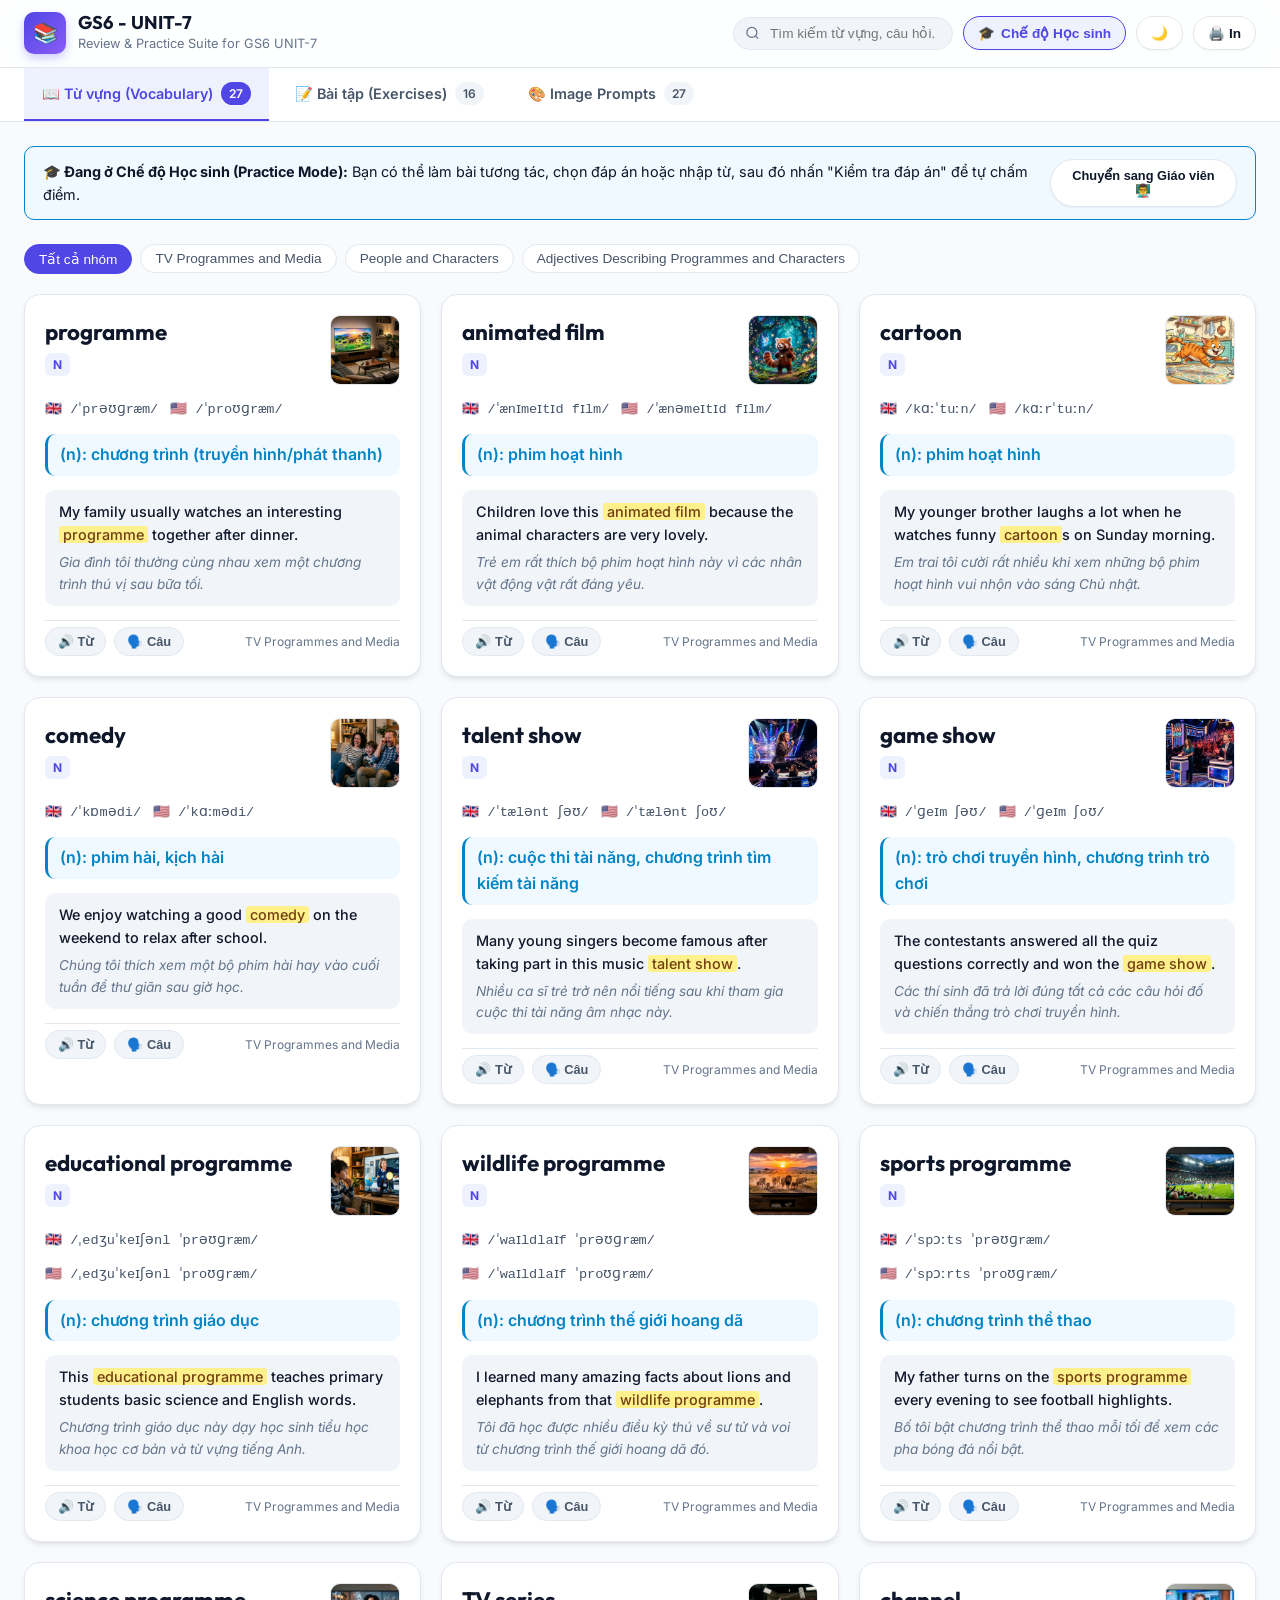
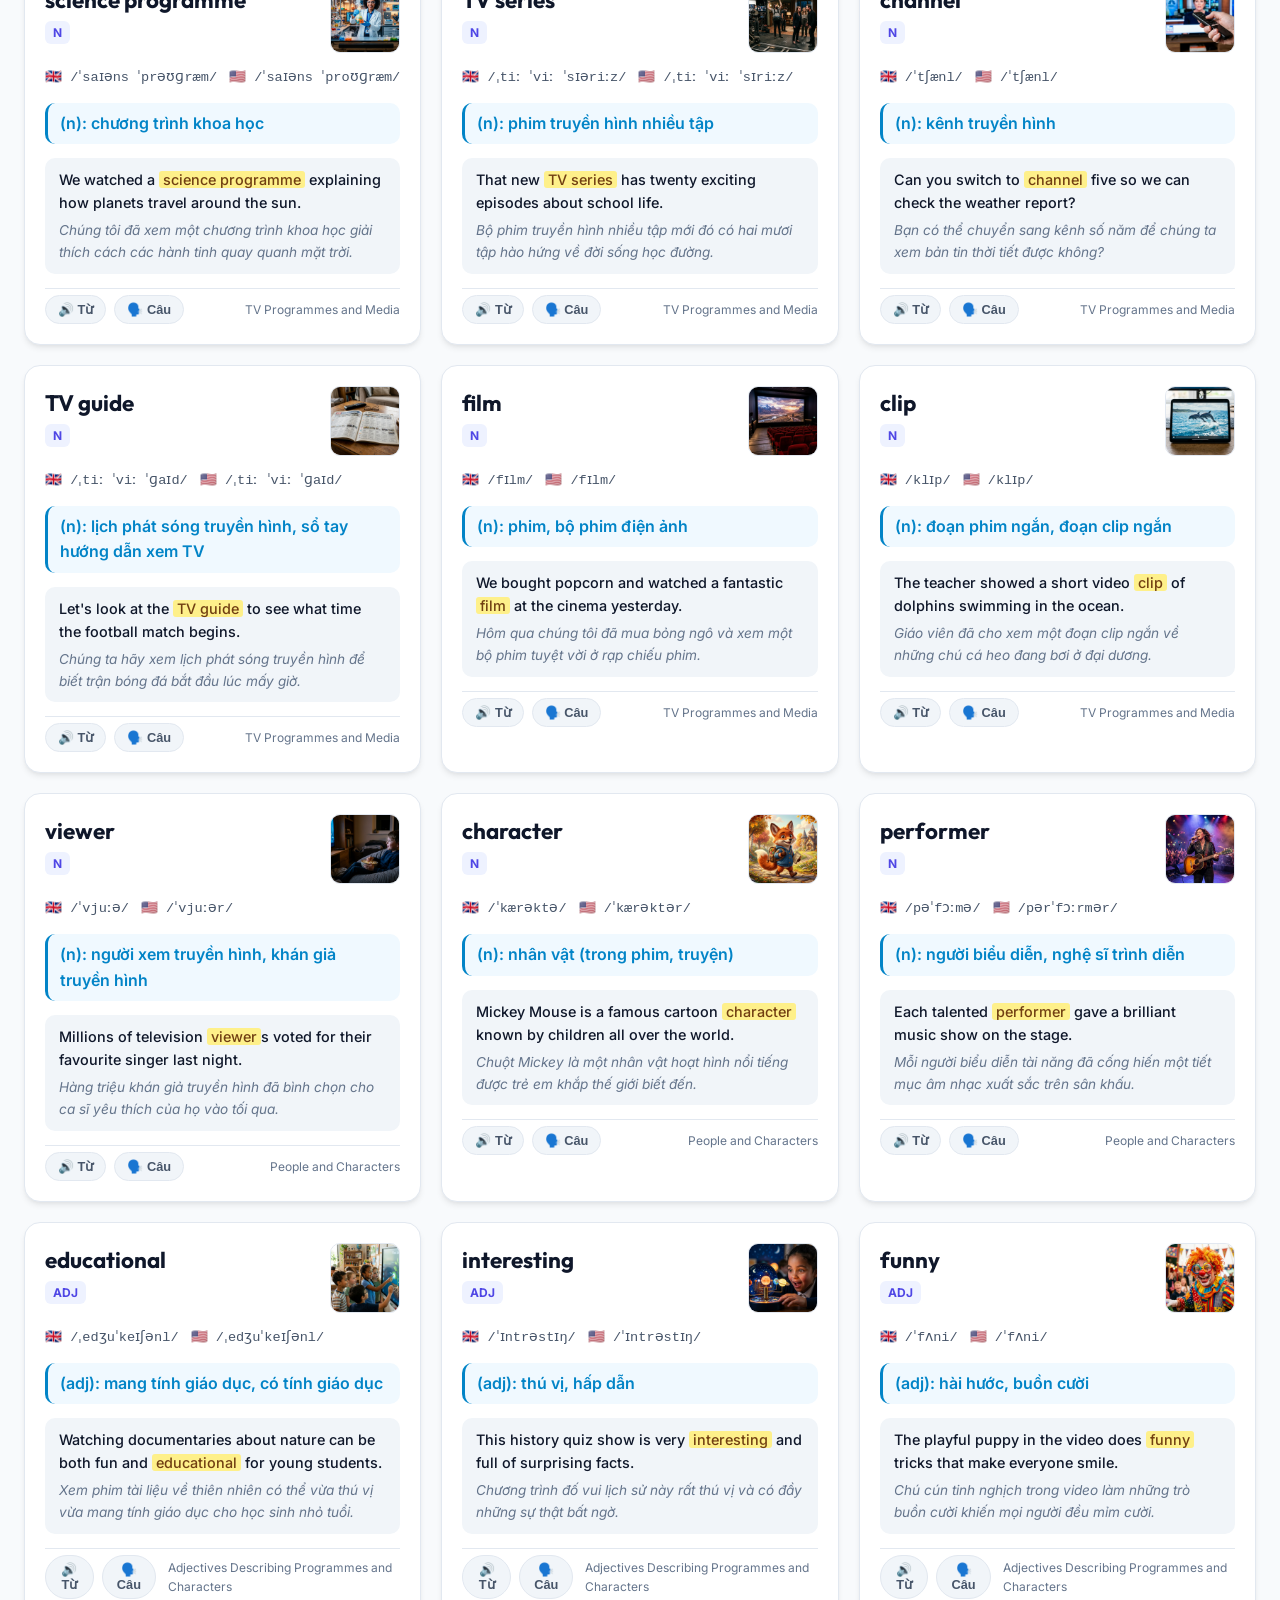
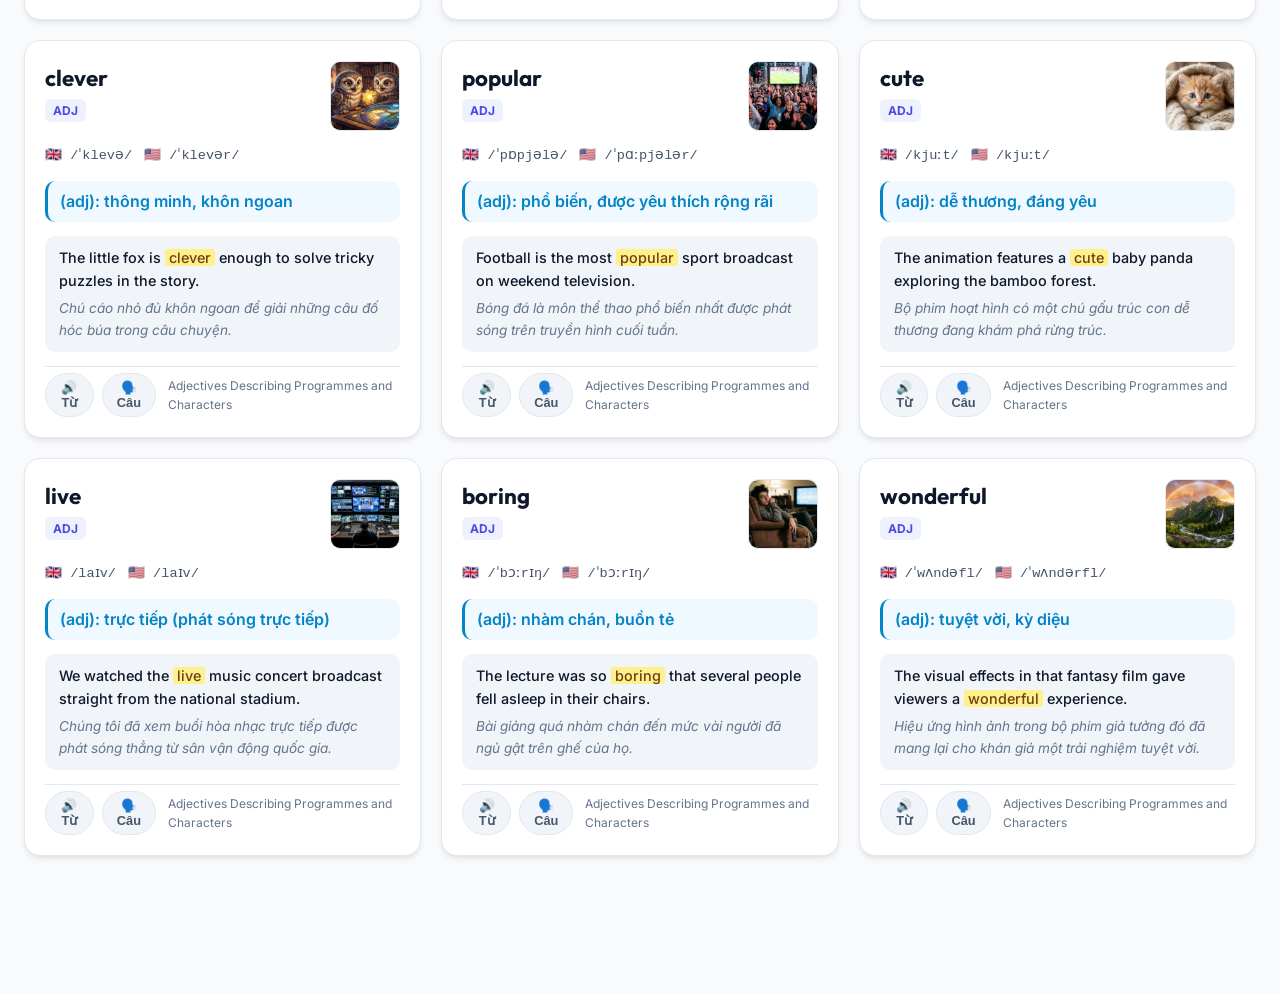
==== commit c32ba090: "feat: add unit-7 vocabulary exercises, frontend assets, and utility scripts" ====
--- a/data/gs6/unit-7/vocab/preview.html
+++ b/data/gs6/unit-7/vocab/preview.html
@@ -1688,10 +1688,10 @@
                           "id":  "1",
                           "text":  "Which type of TV programme makes people laugh with humorous stories?",
                           "options":  [
-                                          "weather forecast",
+                                          "news report",
                                           "science programme",
                                           "comedy",
-                                          "news report"
+                                          "weather forecast"
                                       ],
                           "correct_answer":  "comedy"
                       },
@@ -1699,10 +1699,10 @@
                           "id":  "2",
                           "text":  "What do we call a person who watches a television show or broadcast?",
                           "options":  [
-                                          "performer",
+                                          "writer",
+                                          "viewer",
                                           "doctor",
-                                          "writer",
-                                          "viewer"
+                                          "performer"
                                       ],
                           "correct_answer":  "viewer"
                       },
@@ -1710,20 +1710,20 @@
                           "id":  "3",
                           "text":  "Which show usually invites contestants to answer quiz questions or play games for prizes?",
                           "options":  [
-                                          "music video",
                                           "game show",
                                           "wildlife programme",
-                                          "action movie"
+                                          "action film",
+                                          "music video"
                                       ],
                           "correct_answer":  "game show"
                       },
                       {
                           "id":  "4",
-                          "text":  "What do we look at when we want to check the broadcasting schedule and times of TV programmes?",
-                          "options":  [
+                          "text":  "What do we check to know the schedule of TV programmes?",
+                          "options":  [
+                                          "ticket machine",
                                           "TV guide",
                                           "story book",
-                                          "ticket machine",
                                           "station map"
                                       ],
                           "correct_answer":  "TV guide"
@@ -1732,9 +1732,9 @@
                           "id":  "5",
                           "text":  "Which type of programme teaches students useful knowledge about nature, languages, or science?",
                           "options":  [
+                                          "shopping channel",
+                                          "horror film",
                                           "detective story",
-                                          "horror film",
-                                          "shopping channel",
                                           "educational programme"
                                       ],
                           "correct_answer":  "educational programme"
@@ -1743,43 +1743,43 @@
                           "id":  "6",
                           "text":  "What kind of show features people displaying special abilities like dancing, singing, or magic?",
                           "options":  [
+                                          "weather report",
                                           "talent show",
                                           "sports programme",
-                                          "weather report",
                                           "news broadcast"
                                       ],
                           "correct_answer":  "talent show"
                       },
                       {
                           "id":  "7",
-                          "text":  "Which broadcast shows wild animals in their natural habitats like forests and savannas?",
-                          "options":  [
+                          "text":  "Which broadcast shows wild animals in natural habitats like forests and grasslands?",
+                          "options":  [
+                                          "wildlife programme",
                                           "comedy",
-                                          "cartoon",
-                                          "wildlife programme",
-                                          "game show"
+                                          "game show",
+                                          "cartoon"
                                       ],
                           "correct_answer":  "wildlife programme"
                       },
                       {
                           "id":  "8",
-                          "text":  "What do you call an imaginary animal or person in a movie or story?",
+                          "text":  "What do you call an imaginary animal or person in a film or story?",
                           "options":  [
                                           "director",
+                                          "viewer",
                                           "character",
-                                          "reporter",
-                                          "viewer"
+                                          "reporter"
                                       ],
                           "correct_answer":  "character"
                       },
                       {
                           "id":  "9",
-                          "text":  "Which word describes a TV show that is being broadcast at the exact moment it happens?",
-                          "options":  [
-                                          "live",
+                          "text":  "Which word describes a TV show that is shown at the exact moment it happens?",
+                          "options":  [
                                           "clever",
+                                          "tasty",
                                           "boring",
-                                          "tasty"
+                                          "live"
                                       ],
                           "correct_answer":  "live"
                       },
@@ -1787,10 +1787,10 @@
                           "id":  "10",
                           "text":  "What term describes a television story with many continuous episodes over several weeks?",
                           "options":  [
-                                          "short clip",
+                                          "TV series",
                                           "single photo",
-                                          "TV series",
-                                          "paper notice"
+                                          "paper notice",
+                                          "short clip"
                                       ],
                           "correct_answer":  "TV series"
                       }
@@ -1806,10 +1806,10 @@
                           "id":  "1",
                           "text":  "Our computer club creates a short __________ about a friendly robot exploring Mars.",
                           "options":  [
-                                          "news interview",
+                                          "weather report",
+                                          "animated film",
                                           "sports programme",
-                                          "animated film",
-                                          "weather report"
+                                          "news interview"
                                       ],
                           "correct_answer":  "animated film"
                       },
@@ -1817,32 +1817,32 @@
                           "id":  "2",
                           "text":  "That video game tutorial is terribly __________ because the speaker repeats every rule.",
                           "options":  [
+                                          "clever",
+                                          "wonderful",
                                           "popular",
-                                          "wonderful",
-                                          "boring",
-                                          "clever"
+                                          "boring"
                                       ],
                           "correct_answer":  "boring"
                       },
                       {
                           "id":  "3",
-                          "text":  "Can you switch to another television __________? I want to see the cartoon on channel nine.",
+                          "text":  "Can you switch to another television __________? I want to see the cartoon on number nine.",
                           "options":  [
                                           "stadium",
-                                          "channel",
+                                          "hospital",
                                           "cinema",
-                                          "hospital"
+                                          "channel"
                                       ],
                           "correct_answer":  "channel"
                       },
                       {
                           "id":  "4",
-                          "text":  "The magician on the stage is a very skillful __________ and everyone claps happily.",
-                          "options":  [
-                                          "doctor",
+                          "text":  "The magician on the stage is a very skilful __________ and everyone claps happily.",
+                          "options":  [
+                                          "performer",
+                                          "viewer",
                                           "farmer",
-                                          "viewer",
-                                          "performer"
+                                          "doctor"
                                       ],
                           "correct_answer":  "performer"
                       },
@@ -1850,10 +1850,10 @@
                           "id":  "5",
                           "text":  "Our teacher shares a short video __________ of sea turtles swimming around coral reefs.",
                           "options":  [
-                                          "clip",
                                           "guide",
                                           "channel",
-                                          "series"
+                                          "series",
+                                          "clip"
                                       ],
                           "correct_answer":  "clip"
                       },
@@ -1861,10 +1861,10 @@
                           "id":  "6",
                           "text":  "My cousin never misses that weekly __________ because she loves mountain biking races.",
                           "options":  [
-                                          "animated film",
+                                          "cooking lesson",
+                                          "bedtime story",
                                           "sports programme",
-                                          "bedtime story",
-                                          "cooking lesson"
+                                          "animated film"
                                       ],
                           "correct_answer":  "sports programme"
                       },
@@ -1872,10 +1872,10 @@
                           "id":  "7",
                           "text":  "The trained rescue dog is very __________ and helps firefighters find lost campers.",
                           "options":  [
+                                          "sleepy",
                                           "clever",
                                           "slow",
-                                          "boring",
-                                          "sleepy"
+                                          "boring"
                                       ],
                           "correct_answer":  "clever"
                       },
@@ -1883,9 +1883,9 @@
                           "id":  "8",
                           "text":  "The New Year countdown is a __________ broadcast, so millions of people are watching.",
                           "options":  [
+                                          "live",
                                           "past",
                                           "quiet",
-                                          "live",
                                           "cold"
                                       ],
                           "correct_answer":  "live"
@@ -1894,10 +1894,10 @@
                           "id":  "9",
                           "text":  "That science quiz show is very __________ among school students in our country.",
                           "options":  [
+                                          "dark",
                                           "terrible",
-                                          "dark",
-                                          "lonely",
-                                          "popular"
+                                          "popular",
+                                          "lonely"
                                       ],
                           "correct_answer":  "popular"
                       },
@@ -1905,10 +1905,10 @@
                           "id":  "10",
                           "text":  "Students explore ocean mysteries and volcanoes through this weekly __________.",
                           "options":  [
+                                          "science programme",
                                           "game show",
-                                          "science programme",
-                                          "comedy",
-                                          "cartoon"
+                                          "cartoon",
+                                          "comedy"
                                       ],
                           "correct_answer":  "science programme"
                       }
@@ -1924,21 +1924,21 @@
                           "id":  "1",
                           "text":  "Tom: \u0027What kind of TV show should we watch tonight?\u0027\nMary: \u0027______________________________\u0027",
                           "options":  [
-                                          "Let\u0027s watch that funny comedy to relax.",
+                                          "I want to cook some hot soup for dinner.",
+                                          "We should walk to the sports club today.",
                                           "Please wash your green school shirt now.",
-                                          "I want to cook some hot soup for dinner.",
-                                          "We should walk to the sports club today."
-                                      ],
-                          "correct_answer":  "Let\u0027s watch that funny comedy to relax."
+                                          "Let\u0027s watch that new comedy to relax."
+                                      ],
+                          "correct_answer":  "Let\u0027s watch that new comedy to relax."
                       },
                       {
                           "id":  "2",
                           "text":  "Peter: \u0027Why do you love that space cartoon?\u0027\nLinda: \u0027______________________________\u0027",
                           "options":  [
-                                          "Because the math homework is very hard for me.",
                                           "Because our father buys a big brown table now.",
-                                          "Because the space robot character is so funny.",
-                                          "Because my brother walks to the city library."
+                                          "Because my brother walks to the city library.",
+                                          "Because the maths homework is very hard for me.",
+                                          "Because the space robot character is so funny."
                                       ],
                           "correct_answer":  "Because the space robot character is so funny."
                       },
@@ -1946,49 +1946,49 @@
                           "id":  "3",
                           "text":  "Kevin: \u0027That young violinist plays so well on stage!\u0027\nAnna: \u0027______________________________\u0027",
                           "options":  [
-                                          "Yes, she is a truly brilliant performer.",
-                                          "No, our school begins at seven on Monday.",
+                                          "Yes, she is a wonderful performer.",
                                           "Yes, the kitchen floor is very clean now.",
-                                          "No, we must buy a new soccer ball today."
-                                      ],
-                          "correct_answer":  "Yes, she is a truly brilliant performer."
+                                          "No, we must buy a new football today.",
+                                          "No, our school begins at seven on Monday."
+                                      ],
+                          "correct_answer":  "Yes, she is a wonderful performer."
                       },
                       {
                           "id":  "4",
                           "text":  "David: \u0027When does the science documentary start?\u0027\nSarah: \u0027______________________________\u0027",
                           "options":  [
+                                          "Buy two train tickets at the railway station.",
+                                          "Close the bedroom window because of the rain.",
                                           "Wash your dirty sports shoes after the match.",
-                                          "Close the bedroom window because of the rain.",
-                                          "Check the TV guide on the school website.",
-                                          "Buy two train tickets at the railway station."
+                                          "Check the TV guide on the school website."
                                       ],
                           "correct_answer":  "Check the TV guide on the school website."
                       },
                       {
                           "id":  "5",
-                          "text":  "Jack: \u0027Would you like to watch an animated film with me?\u0027\nEmma: \u0027______________________________\u0027",
-                          "options":  [
-                                          "Yes, my sister has three white rabbits.",
-                                          "Yes, I would love to watch it with you.",
+                          "text":  "Jack: \u0027Would you like to watch this animated film?\u0027\nEmma: \u0027______________________________\u0027",
+                          "options":  [
+                                          "No, the bus arrives at the station now.",
                                           "No, I do not like eating sweet apples.",
-                                          "No, the bus arrives at the station now."
-                                      ],
-                          "correct_answer":  "Yes, I would love to watch it with you."
+                                          "Yes, I would love to watch it.",
+                                          "Yes, my sister has three white rabbits."
+                                      ],
+                          "correct_answer":  "Yes, I would love to watch it."
                       },
                       {
                           "id":  "6",
                           "text":  "Mark: \u0027What do you think of this English channel?\u0027\nLucy: \u0027______________________________\u0027",
                           "options":  [
+                                          "It has four large wooden chairs in the room.",
+                                          "It is raining heavily outside on the street.",
                                           "It has many educational programmes for kids.",
-                                          "It is raining heavily outside on the street.",
-                                          "It has four large wooden chairs in the room.",
                                           "It costs too much money to buy a computer."
                                       ],
                           "correct_answer":  "It has many educational programmes for kids."
                       },
                       {
                           "id":  "7",
-                          "text":  "Mai: \u0027Why are you closing that video clip?\u0027\nNick: \u0027______________________________\u0027",
+                          "text":  "Mai: \u0027Why did you stop that video clip?\u0027\nNick: \u0027______________________________\u0027",
                           "options":  [
                                           "Because our dog is sleeping under the table.",
                                           "Because it is so boring and nothing happens.",
@@ -2001,10 +2001,10 @@
                           "id":  "8",
                           "text":  "Alex: \u0027Shall we watch the Olympic swimming race together?\u0027\nBen: \u0027______________________________\u0027",
                           "options":  [
-                                          "No, because my new bicycle has bright wheels.",
+                                          "Yes, because I really love watching swimming competitions.",
                                           "No, because the library is very quiet today.",
                                           "Yes, because our bus goes to school at eight.",
-                                          "Yes, because I really love watching swimming competitions."
+                                          "No, because my new bicycle has bright wheels."
                                       ],
                           "correct_answer":  "Yes, because I really love watching swimming competitions."
                       },
@@ -2012,10 +2012,10 @@
                           "id":  "9",
                           "text":  "Lan: \u0027Does your brother like that weekend game show?\u0027\nTom: \u0027______________________________\u0027",
                           "options":  [
-                                          "No, we should buy fresh bread for breakfast.",
+                                          "Yes, he answers every question very quickly.",
+                                          "No, the weather is very cold in the morning.",
                                           "Yes, my little brother can ride his bicycle.",
-                                          "No, the weather is very cold in the morning.",
-                                          "Yes, he answers every question very quickly."
+                                          "No, we should buy fresh bread for breakfast."
                                       ],
                           "correct_answer":  "Yes, he answers every question very quickly."
                       },
@@ -2023,9 +2023,9 @@
                           "id":  "10",
                           "text":  "Sam: \u0027Is this rocket launch a live broadcast?\u0027\nKelly: \u0027______________________________\u0027",
                           "options":  [
-                                          "No, the train leaves the station at ten a.m.",
                                           "Yes, my mother makes delicious apple pies.",
                                           "Yes, the spaceship is lifting off right now.",
+                                          "No, the train leaves the station at ten a.m.",
                                           "No, we must borrow some storybooks at school."
                                       ],
                           "correct_answer":  "Yes, the spaceship is lifting off right now."
@@ -2296,7 +2296,7 @@
     "questions":  [
                       {
                           "id":  "1",
-                          "text":  "An active __________ always pays close attention to the details on the screen.",
+                          "text":  "A careful __________ always pays close attention to the details on the screen.",
                           "correct_answer":  "viewer"
                       },
                       {
@@ -2311,12 +2311,12 @@
                       },
                       {
                           "id":  "4",
-                          "text":  "The friendly blue dolphin is my favorite cartoon __________ in the whole story.",
+                          "text":  "The friendly blue dolphin is my favourite cartoon __________ in the whole story.",
                           "correct_answer":  "character"
                       },
                       {
                           "id":  "5",
-                          "text":  "We love watching that funny __________ on Friday evening because it makes us laugh.",
+                          "text":  "We love watching that new __________ on Friday evening because it makes us laugh.",
                           "correct_answer":  "comedy"
                       },
                       {
@@ -2417,13 +2417,13 @@
                                 "type":  "blank",
                                 "correct_answer":  "performer"
                             },
-                            " also sings between the quiz rounds. Watching these high-quality shows together gives us a ",
+                            " also sings between the quiz rounds. Watching these high-quality shows together is a ",
                             {
                                 "id":  "10",
                                 "type":  "blank",
                                 "correct_answer":  "wonderful"
                             },
-                            " time with our family."
+                            " way to spend time as a family."
                         ]
 },{
     "id":  "8",
@@ -2440,10 +2440,10 @@
                                             "d. We always learn fascinating facts about animal survival in extreme cold climates."
                                         ],
                           "options":  [
-                                          "c-b-a-d",
                                           "b-c-a-d",
                                           "b-a-c-d",
-                                          "c-a-d-b"
+                                          "c-a-d-b",
+                                          "c-b-a-d"
                                       ],
                           "correct_answer":  "b-c-a-d"
                       },
@@ -2451,15 +2451,15 @@
                           "id":  "2",
                           "sentences":  [
                                             "a. Peter: \u0027Yes, they perform difficult flips with amazing energy and teamwork.\u0027",
-                                            "b. Mary: \u0027I love the gymnastic team from Can Tho. Can they win?\u0027",
+                                            "b. Mary: \u0027I love the gymnastics team from Can Tho. Can they win?\u0027",
                                             "c. Mary: \u0027I agree, and many viewers are voting for them right now.\u0027",
                                             "d. Peter: \u0027Which act do you like best on the youth talent show tonight?\u0027"
                                         ],
                           "options":  [
-                                          "d-b-a-c",
+                                          "d-a-b-c",
                                           "b-d-a-c",
                                           "b-a-c-d",
-                                          "d-a-b-c"
+                                          "d-b-a-c"
                                       ],
                           "correct_answer":  "d-b-a-c"
                       },
@@ -2473,9 +2473,9 @@
                                         ],
                           "options":  [
                                           "a-c-b-d",
-                                          "a-b-d-c",
                                           "c-a-b-d",
-                                          "c-b-a-d"
+                                          "c-b-a-d",
+                                          "a-b-d-c"
                                       ],
                           "correct_answer":  "c-a-b-d"
                       },
@@ -2484,14 +2484,14 @@
                           "sentences":  [
                                             "a. The story production starts with creative artists designing a clever character.",
                                             "b. Modern computers then combine these drawings into smooth moving scenes.",
-                                            "c. Artists draw thousands of colorful pictures to give the cute animals life.",
+                                            "c. Artists draw thousands of colourful pictures to bring the animals to life.",
                                             "d. Young viewers around the world fall in love with the finished animated film."
                                         ],
                           "options":  [
                                           "a-c-d-b",
-                                          "c-b-a-d",
                                           "c-a-b-d",
-                                          "a-c-b-d"
+                                          "a-c-b-d",
+                                          "c-b-a-d"
                                       ],
                           "correct_answer":  "a-c-b-d"
                       },
@@ -2505,8 +2505,8 @@
                                         ],
                           "options":  [
                                           "d-c-a-b",
+                                          "d-a-b-c",
                                           "a-d-c-b",
-                                          "d-a-b-c",
                                           "d-a-c-b"
                                       ],
                           "correct_answer":  "d-a-c-b"
@@ -2523,10 +2523,10 @@
                           "id":  "1",
                           "text":  "The film on channel three is very [funny], so my whole family laughs out loud.",
                           "options":  [
-                                          "serious",
                                           "scary",
+                                          "heavy",
                                           "humorous",
-                                          "heavy"
+                                          "serious"
                                       ],
                           "correct_answer":  "humorous"
                       },
@@ -2534,32 +2534,32 @@
                           "id":  "2",
                           "text":  "The little mouse in the cartoon is very [clever] and escapes from the cat every time.",
                           "options":  [
-                                          "foolish",
                                           "slow",
+                                          "lazy",
                                           "smart",
-                                          "lazy"
+                                          "foolish"
                                       ],
                           "correct_answer":  "smart"
                       },
                       {
                           "id":  "3",
-                          "text":  "Millions of [viewers] watch the international fireworks festival on television every New Year.",
-                          "options":  [
-                                          "directors",
-                                          "singers",
-                                          "actors",
-                                          "audiences"
-                                      ],
-                          "correct_answer":  "audiences"
+                          "text":  "My family always watches our favourite television [programme] after dinner.",
+                          "options":  [
+                                          "ticket",
+                                          "show",
+                                          "tool",
+                                          "screen"
+                                      ],
+                          "correct_answer":  "show"
                       },
                       {
                           "id":  "4",
-                          "text":  "The special effects in this fantasy movie are truly [wonderful] and breathtaking.",
-                          "options":  [
-                                          "ordinary",
+                          "text":  "The special effects in this fantasy film are truly [wonderful] to watch.",
+                          "options":  [
                                           "fantastic",
                                           "terrible",
-                                          "ugly"
+                                          "ugly",
+                                          "ordinary"
                                       ],
                           "correct_answer":  "fantastic"
                       },
@@ -2567,10 +2567,10 @@
                           "id":  "5",
                           "text":  "Football is the most [popular] sport in Viet Nam, and many people play it after work.",
                           "options":  [
-                                          "well-known",
+                                          "rare",
+                                          "hidden",
                                           "boring",
-                                          "hidden",
-                                          "rare"
+                                          "well-known"
                                       ],
                           "correct_answer":  "well-known"
                       }
@@ -2586,8 +2586,8 @@
                           "id":  "1",
                           "text":  "Staying indoors during rainy weekends feels [boring] compared to outdoor camping adventures.",
                           "options":  [
+                                          "quiet",
                                           "exciting",
-                                          "quiet",
                                           "tiring",
                                           "sleepy"
                                       ],
@@ -2597,10 +2597,10 @@
                           "id":  "2",
                           "text":  "My cousin designs a [cute] baby monster for his mobile video game.",
                           "options":  [
+                                          "ugly",
+                                          "clever",
                                           "tiny",
-                                          "ugly",
-                                          "sweet",
-                                          "clever"
+                                          "sweet"
                                       ],
                           "correct_answer":  "ugly"
                       },
@@ -2608,21 +2608,21 @@
                           "id":  "3",
                           "text":  "The comedian tells very [funny] jokes and makes the audience laugh all night.",
                           "options":  [
+                                          "bright",
                                           "humorous",
                                           "playful",
-                                          "serious",
-                                          "bright"
+                                          "serious"
                                       ],
                           "correct_answer":  "serious"
                       },
                       {
                           "id":  "4",
-                          "text":  "The main hero in this animated film is very [clever] and outsmarts all the traps.",
+                          "text":  "The hero in this animated film is very [clever] and outsmarts all the traps.",
                           "options":  [
                                           "active",
+                                          "foolish",
                                           "quick",
-                                          "talented",
-                                          "foolish"
+                                          "talented"
                                       ],
                           "correct_answer":  "foolish"
                       },
@@ -2630,10 +2630,10 @@
                           "id":  "5",
                           "text":  "The nature documentary gives viewers a [wonderful] view of high mountains.",
                           "options":  [
+                                          "beautiful",
+                                          "peaceful",
                                           "terrible",
-                                          "grand",
-                                          "beautiful",
-                                          "peaceful"
+                                          "grand"
                                       ],
                           "correct_answer":  "terrible"
                       }
@@ -2690,7 +2690,7 @@
                                           },
                                           {
                                               "id":  "4",
-                                              "text":  "A brave teenage diver is the __________ who protects rare turtles in this movie.",
+                                              "text":  "A brave teenage diver is the __________ who protects rare turtles in this film.",
                                               "correct_answer":  "main character"
                                           }
                                       ]
@@ -2730,7 +2730,7 @@
                                               "Colourful animations are designed specifically to entertain [young viewers].",
                                               "Humorous jokes and bright costumes help the comedy [appeal to viewers].",
                                               "High [viewer ratings] show that the singing contest is very successful.",
-                                              "Action movies usually [attract viewers] with exciting special effects."
+                                              "Action films usually [attract viewers] with exciting special effects."
                                           ],
                         "questions":  [
                                           {
@@ -2740,7 +2740,7 @@
                                           },
                                           {
                                               "id":  "8",
-                                              "text":  "Stunning visual effects and dinosaur scenes help the new film __________ to local cinemas.",
+                                              "text":  "Stunning visual effects and dinosaur scenes help the new show __________ to television screens.",
                                               "correct_answer":  "attract viewers"
                                           }
                                       ]
@@ -2754,18 +2754,18 @@
                         "bullet_points":  [
                                               "That weekly [comedy series] has six episodes full of funny school situations.",
                                               "Amateur comedians perform their funniest stand-up jokes at the downtown [comedy club].",
-                                              "People gather in the living room to [enjoy a comedy] after a long workday.",
-                                              "Couples often choose a lighthearted [romantic comedy] for date night at the cinema."
+                                              "Families gather in the living room to [enjoy a comedy] together on weekends.",
+                                              "Students often choose a lighthearted [romantic comedy] to watch with friends."
                                           ],
                         "questions":  [
                                           {
                                               "id":  "9",
-                                              "text":  "Tired workers like to sit back on the couch and __________ to forget their daily stress.",
+                                              "text":  "After a busy school week, students like to sit back on the sofa and __________ to relax.",
                                               "correct_answer":  "enjoy a comedy"
                                           },
                                           {
                                               "id":  "10",
-                                              "text":  "The television network is airing a delightful new __________ about the adventures of four college roommates.",
+                                              "text":  "The television network is showing a delightful new __________ about the adventures of four young friends.",
                                               "correct_answer":  "comedy series"
                                           }
                                       ]
@@ -2781,12 +2781,12 @@
                           "id":  "1",
                           "sign_type":  "image",
                           "sign_image":  "images/sign_1.png",
-                          "sign_text":  "A standard circular prohibition sign with a thick red border and diagonal slash over a black camera icon with a flash on a plain white background, centered and filling 90% of the square canvas, NO outer border frame, NO inner border box, NO text or words of any kind.",
+                          "sign_text":  "A standard circular prohibition sign with a thick red border and diagonal slash over a black camera icon with a flash on a plain white background, centred and filling 90% of the square canvas, NO outer border frame, NO inner border box, NO text or words of any kind.",
                           "question":  "What does the sign mean?",
                           "options":  [
+                                          "Visitors can borrow cameras from the studio media room now.",
+                                          "Please buy camera batteries at the studio reception office.",
                                           "Flash photography is not permitted in the live studio room.",
-                                          "Please buy camera batteries at the studio reception office.",
-                                          "Visitors can borrow cameras from the studio media room now.",
                                           "Taking pictures with cameras is allowed in the studio room."
                                       ],
                           "correct_answer":  "Flash photography is not permitted in the live studio room."
@@ -2795,13 +2795,13 @@
                           "id":  "2",
                           "sign_type":  "image",
                           "sign_image":  "images/sign_2.png",
-                          "sign_text":  "A standard circular prohibition sign with a thick red border and diagonal slash over a black smartphone icon displaying sound waves on a plain white background, centered and filling 90% of the square canvas, NO outer border frame, NO inner border box, NO text or words of any kind.",
+                          "sign_text":  "A standard circular prohibition sign with a thick red border and diagonal slash over a black smartphone icon displaying sound waves on a plain white background, centred and filling 90% of the square canvas, NO outer border frame, NO inner border box, NO text or words of any kind.",
                           "question":  "What does the sign mean?",
                           "options":  [
                                           "Staff members can use mobile phones anywhere inside.",
-                                          "You must not use your mobile phone during recording.",
+                                          "Please answer all mobile phone calls in the hallway.",
                                           "Free phone chargers are provided inside this studio.",
-                                          "Please answer all mobile phone calls in the hallway."
+                                          "You must not use your mobile phone during recording."
                                       ],
                           "correct_answer":  "You must not use your mobile phone during recording."
                       },
@@ -2809,13 +2809,13 @@
                           "id":  "3",
                           "sign_type":  "image",
                           "sign_image":  "images/sign_3.png",
-                          "sign_text":  "A circular mandatory action sign with a deep blue background and a crisp white symbol of over-ear studio headphones centered, filling 90% of the square canvas, NO outer border frame, NO inner border box, NO text or words of any kind.",
+                          "sign_text":  "A circular mandatory action sign with a deep blue background and a crisp white symbol of over-ear studio headphones centred, filling 90% of the square canvas, NO outer border frame, NO inner border box, NO text or words of any kind.",
                           "question":  "What does the sign mean?",
                           "options":  [
+                                          "You can buy stereo headphones in this studio shop.",
                                           "Do not touch any headphones in this TV sound room.",
-                                          "You must wear audio headphones in this sound room.",
-                                          "You can buy stereo headphones in this studio shop.",
-                                          "Please return headphones to the main control desk."
+                                          "Please return headphones to the main control desk.",
+                                          "You must wear audio headphones in this sound room."
                                       ],
                           "correct_answer":  "You must wear audio headphones in this sound room."
                       },
@@ -2823,7 +2823,7 @@
                           "id":  "4",
                           "sign_type":  "image",
                           "sign_image":  "images/sign_4.png",
-                          "sign_text":  "A triangular hazard warning sign with a bold yellow background, thick black triangular border, and a black symbol of a tripping figure over tangled electric cables, centered and filling 90% of the square canvas, NO outer border frame, NO inner border box, NO text or words of any kind.",
+                          "sign_text":  "A triangular hazard warning sign with a bold yellow background, thick black triangular border, and a black symbol of a tripping figure over tangled electric cables, centred and filling 90% of the square canvas, NO outer border frame, NO inner border box, NO text or words of any kind.",
                           "question":  "What does the sign say?",
                           "options":  [
                                           "Watch out for loose cables on the stage floor.",
@@ -2837,13 +2837,13 @@
                           "id":  "5",
                           "sign_type":  "image",
                           "sign_image":  "images/sign_5.png",
-                          "sign_text":  "A triangular warning hazard sign with a bright yellow background, bold black border, and a black silhouette symbol of heavy stage lights falling from above, centered and filling 90% of the square canvas, NO outer border frame, NO inner border box, NO text or words of any kind.",
+                          "sign_text":  "A triangular warning hazard sign with a bright yellow background, bold black border, and a black silhouette symbol of heavy stage lights falling from above, centred and filling 90% of the square canvas, NO outer border frame, NO inner border box, NO text or words of any kind.",
                           "question":  "What does the sign say?",
                           "options":  [
-                                          "Be careful because stage lights hang overhead.",
+                                          "Stage lights are not allowed inside this room.",
+                                          "Please turn off all bright stage lights today.",
                                           "You can buy spare stage lights in this studio.",
-                                          "Please turn off all bright stage lights today.",
-                                          "Stage lights are not allowed inside this room."
+                                          "Be careful because stage lights hang overhead."
                                       ],
                           "correct_answer":  "Be careful because stage lights hang overhead."
                       },
@@ -2854,8 +2854,8 @@
                           "sign_text":  "Full-bleed square graphic design, 100% edge-to-edge layout filling the entire square image canvas with zero outer background margins, showing a studio door warning sign with a glowing red illuminated box that says \u0027ON AIR - RECORDING IN PROGRESS\u0027 with text below: \u0027Do Not Enter When Lit\u0027, sleek metallic and illuminated texture, large bold typography.",
                           "question":  "What does the sign tell us?",
                           "options":  [
+                                          "The TV studio is open for all visitors now.",
                                           "You should turn on the studio lights today.",
-                                          "The TV studio is open for all visitors now.",
                                           "Recording is active, so you must not enter.",
                                           "Visitors can enter the studio to watch now."
                                       ],
@@ -2868,9 +2868,9 @@
                           "sign_text":  "Full-bleed square graphic design, 100% edge-to-edge layout filling the entire square image canvas with zero outer background margins, showing a yellow sticky note texture with realistic handwritten text: \u0027Minh, our favourite cartoon starts at 5:30 p.m. on Channel 7. Please record it because I have extra maths class! - Duy\u0027, clear legible handwriting.",
                           "question":  "What does the note say?",
                           "options":  [
+                                          "Minh and Duy will watch television at five now.",
+                                          "Minh should record the cartoon for Duy at home.",
                                           "The cartoon on Channel 7 is cancelled tonight.",
-                                          "Minh should record the cartoon for Duy at home.",
-                                          "Minh and Duy will watch television at five now.",
                                           "Duy wants Minh to attend the maths class today."
                                       ],
                           "correct_answer":  "Minh should record the cartoon for Duy at home."
@@ -2882,10 +2882,10 @@
                           "sign_text":  "Full-bleed square graphic design, 100% edge-to-edge layout filling the entire square image canvas with zero outer background margins, showing an email client interface card with clean typography: \u0027From: Media Club \u003cmedia@school.edu\u003e\nTo: Grade 6 Students\nSubject: Auditions for Student News Host\nDate: Thursday, 3 PM\nRoom: Studio B\nPrepare a 1-minute speech about your favourite school activity.\u0027",
                           "question":  "What does the email say?",
                           "options":  [
+                                          "Students can audition to host school news.",
+                                          "Studio B is closed for students this week.",
                                           "The media club meeting moves to next week.",
-                                          "Grade 6 students must write a long report.",
-                                          "Students can audition to host school news.",
-                                          "Studio B is closed for students this week."
+                                          "Grade 6 students must write a long report."
                                       ],
                           "correct_answer":  "Students can audition to host school news."
                       },
@@ -2896,10 +2896,10 @@
                           "sign_text":  "Full-bleed square graphic design, 100% edge-to-edge layout filling the entire square image canvas with zero outer background margins, showing a modern advertisement poster: \u0027KIDS TV STREAM - Annual Subscription Special! Pay for 6 months and get 6 months FREE! Unlimited access to 50+ educational channels and cartoons. Offer ends Sunday!\u0027",
                           "question":  "What does the notice tell us?",
                           "options":  [
+                                          "All educational TV channels are free forever.",
+                                          "You pay for six months and get one full year.",
                                           "Only fifty lucky children can join this week.",
-                                          "All educational TV channels are free forever.",
-                                          "The subscription discount ends in two months.",
-                                          "You pay for six months and get one full year."
+                                          "The subscription discount ends in two months."
                                       ],
                           "correct_answer":  "You pay for six months and get one full year."
                       },
@@ -2910,10 +2910,10 @@
                           "sign_text":  "Full-bleed square graphic design, 100% edge-to-edge layout filling the entire square image canvas with zero outer background margins, showing an event flyer poster: \u0027Junior TV Quiz Championship! Teams of 3 students. Date: Saturday, October 15 at 9:00 AM. Venue: Main School Auditorium. Grand Prize: School Trip to National TV Station! Free entry for all students.\u0027",
                           "question":  "What does the flyer tell us?",
                           "options":  [
-                                          "The winners will get free tickets to the cinema.",
+                                          "Teams of three students can enter the quiz free.",
                                           "The quiz takes place at the national TV station.",
                                           "Only individual players can enter this quiz now.",
-                                          "Teams of three students can enter the quiz free."
+                                          "The winners will get free tickets to the cinema."
                                       ],
                           "correct_answer":  "Teams of three students can enter the quiz free."
                       }
@@ -3094,10 +3094,10 @@
                           "id":  "1",
                           "text":  "Good television programmes provide children with useful __________.",
                           "options":  [
+                                          "educational",
                                           "educate",
                                           "educating",
-                                          "education",
-                                          "educational"
+                                          "education"
                                       ],
                           "correct_answer":  "education"
                       },
@@ -3106,9 +3106,9 @@
                           "text":  "Our school drama club gives a wonderful __________ at the city theatre tonight.",
                           "options":  [
                                           "performance",
+                                          "performer",
                                           "performing",
-                                          "perform",
-                                          "performer"
+                                          "perform"
                                       ],
                           "correct_answer":  "performance"
                       },
@@ -3118,8 +3118,8 @@
                           "options":  [
                                           "viewing",
                                           "view",
-                                          "viewer",
-                                          "viewed"
+                                          "viewed",
+                                          "viewer"
                                       ],
                           "correct_answer":  "viewer"
                       },
@@ -3127,10 +3127,10 @@
                           "id":  "4",
                           "text":  "My brother is very __________ in watching science documentaries about animals.",
                           "options":  [
-                                          "interests",
                                           "interesting",
+                                          "interested",
                                           "interest",
-                                          "interested"
+                                          "interests"
                                       ],
                           "correct_answer":  "interested"
                       },
@@ -3139,9 +3139,9 @@
                           "text":  "Students have a lot of __________ making their own science video at school.",
                           "options":  [
                                           "funniest",
+                                          "fun",
                                           "funny",
-                                          "funnier",
-                                          "fun"
+                                          "funnier"
                                       ],
                           "correct_answer":  "fun"
                       },
@@ -3150,8 +3150,8 @@
                           "text":  "Passengers feel quite __________ while waiting for delayed buses during heavy traffic.",
                           "options":  [
                                           "boredom",
+                                          "bore",
                                           "bored",
-                                          "bore",
                                           "boring"
                                       ],
                           "correct_answer":  "bored"
@@ -3160,21 +3160,21 @@
                           "id":  "7",
                           "text":  "The game show enjoys great __________ among teenagers across the city.",
                           "options":  [
-                                          "popularly",
+                                          "popularise",
+                                          "popular",
                                           "popularity",
-                                          "popular",
-                                          "popularize"
+                                          "popularly"
                                       ],
                           "correct_answer":  "popularity"
                       },
                       {
                           "id":  "8",
-                          "text":  "The talented gymnast performs __________ on the balance beam tonight.",
-                          "options":  [
+                          "text":  "The young gymnast performs __________ on the balance beam tonight.",
+                          "options":  [
+                                          "wonderfully",
                                           "wonders",
-                                          "wonderfully",
-                                          "wonder",
-                                          "wonderful"
+                                          "wonderful",
+                                          "wonder"
                                       ],
                           "correct_answer":  "wonderfully"
                       },
@@ -3182,21 +3182,21 @@
                           "id":  "9",
                           "text":  "Undersea cameras capture the colourful daily __________ of deep ocean creatures.",
                           "options":  [
-                                          "live",
                                           "alive",
                                           "life",
+                                          "live",
                                           "living"
                                       ],
                           "correct_answer":  "life"
                       },
                       {
                           "id":  "10",
-                          "text":  "Famous musicians always __________ with passion on the national stage.",
-                          "options":  [
-                                          "perform",
+                          "text":  "Professional musicians always __________ with passion on the national stage.",
+                          "options":  [
+                                          "performances",
+                                          "performance",
                                           "performer",
-                                          "performance",
-                                          "performances"
+                                          "perform"
                                       ],
                           "correct_answer":  "perform"
                       }
@@ -3283,7 +3283,7 @@
                       {
                           "id":  "8",
                           "vietnamese":  "Hãy xem lịch phát sóng truyền hình để biết phim truyện bắt đầu lúc mấy giờ.",
-                          "correct_answer":  "Check the TV guide to know what time the film starts."
+                          "correct_answer":  "Check the TV guide to see what time the film starts."
                       },
                       {
                           "id":  "9",
@@ -3293,7 +3293,7 @@
                       {
                           "id":  "10",
                           "vietnamese":  "Bộ phim truyền hình nhiều tập này rất nổi tiếng và có nhiều tình tiết bất ngờ.",
-                          "correct_answer":  "This TV series is very popular and has many surprising events."
+                          "correct_answer":  "This TV series is very popular and is full of surprises."
                       }
                   ]
 }];
@@ -3435,7 +3435,7 @@
   }
 ]
 ;
-    const UNIT_METADATA = {"title":"GS6 - UNIT-7","unit":"UNIT-7","generatedAt":"2026-09-21 14:49:06","grade":"GS6","subtitle":"Review \u0026 Practice Suite for GS6 UNIT-7"};
+    const UNIT_METADATA = {"title":"GS6 - UNIT-7","unit":"UNIT-7","generatedAt":"2026-09-21 15:09:18","grade":"GS6","subtitle":"Review \u0026 Practice Suite for GS6 UNIT-7"};
 
     /* =========================================================
        APPLICATION STATE
